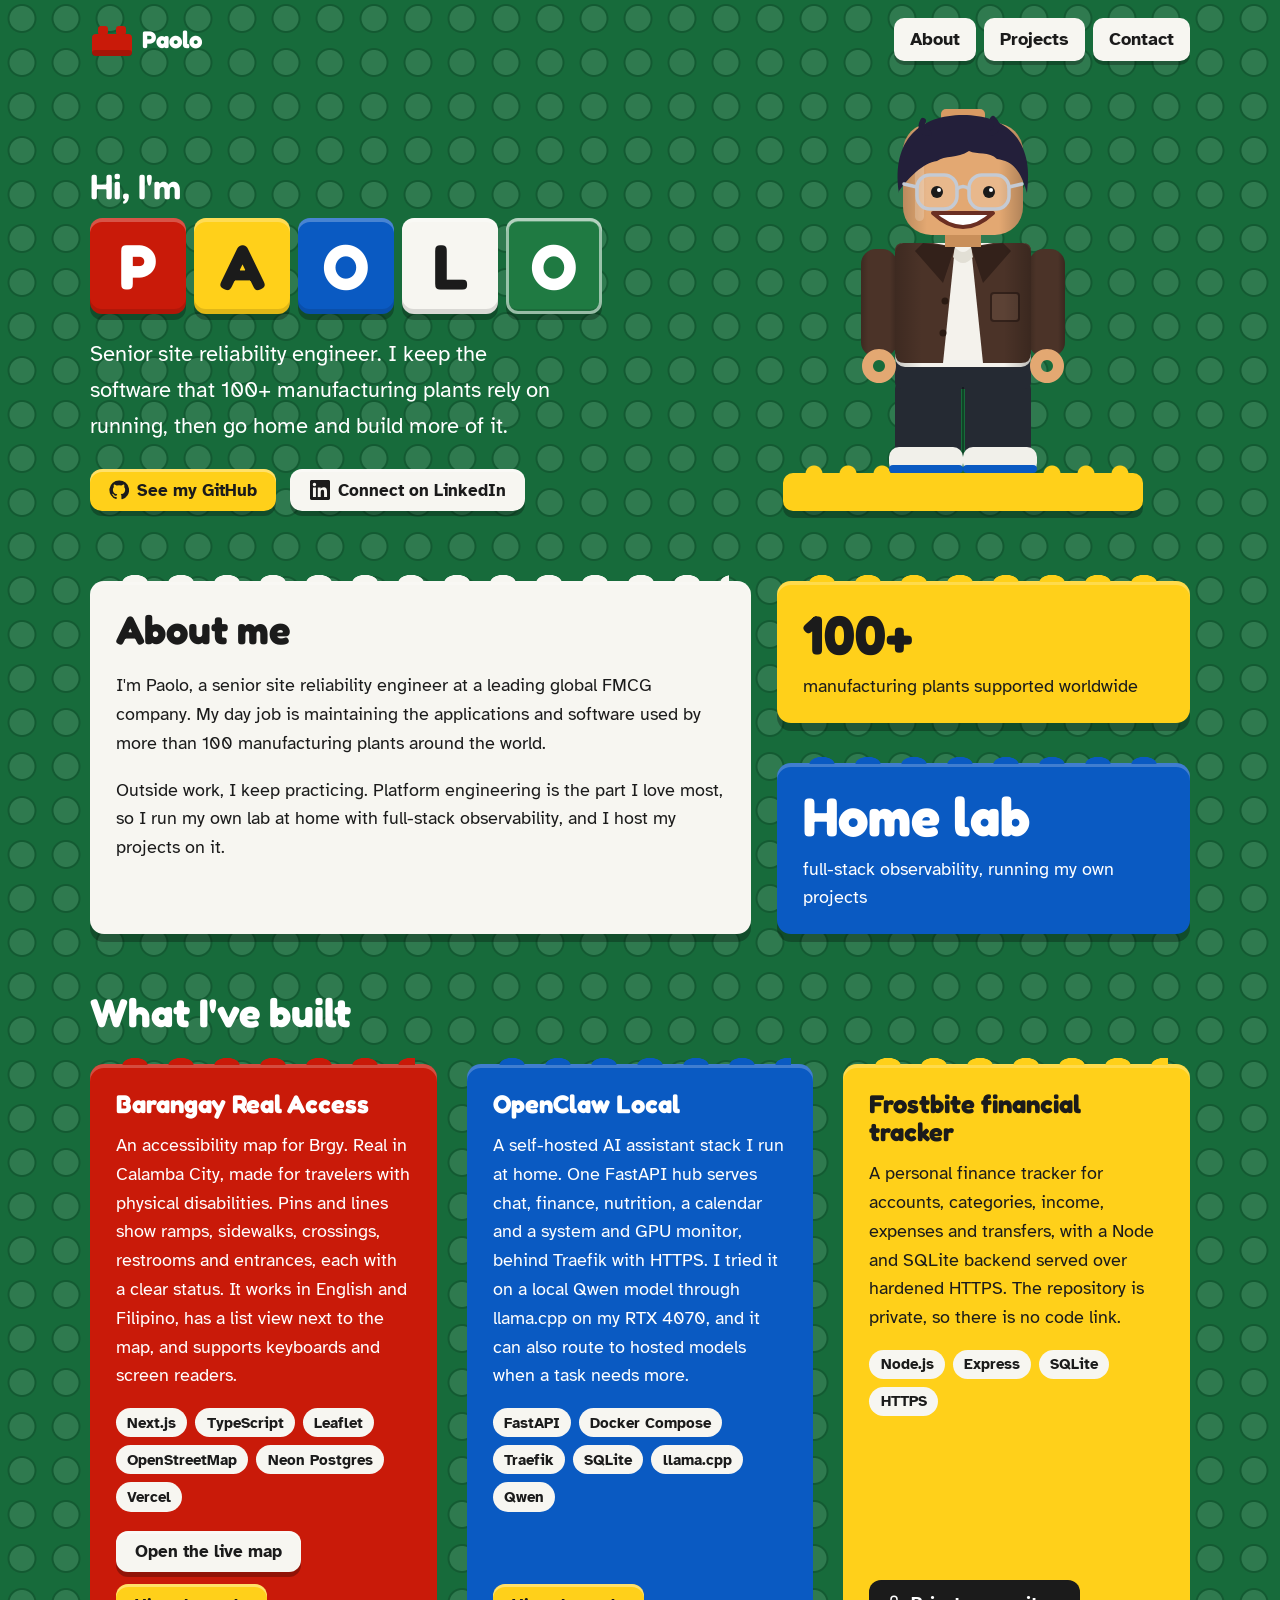
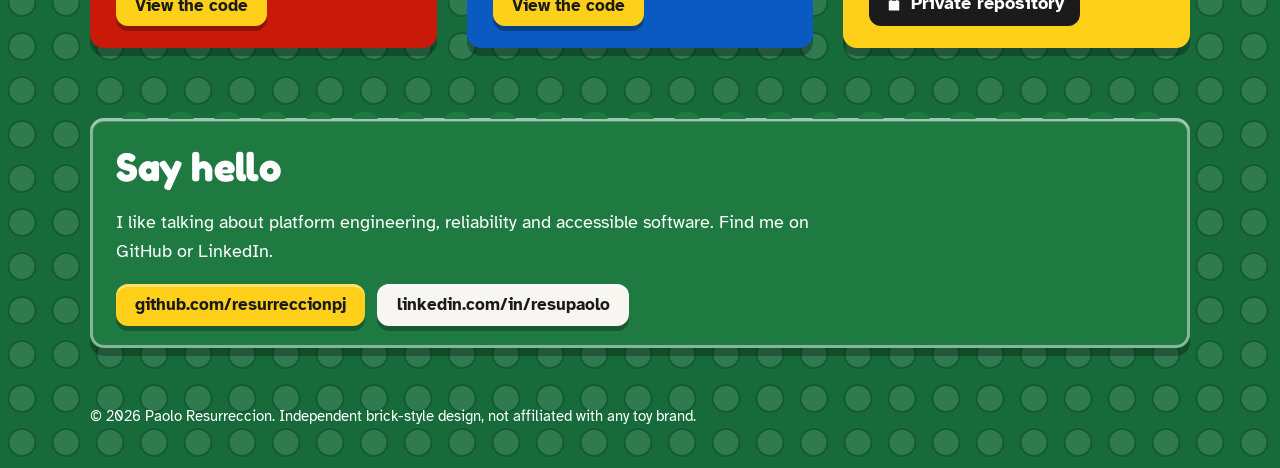
==== index.html @ 1d63821c "Initial portfolio site Co-Authored-By: Claude Sonnet 5.5 <noreply@anthropic.com>" ====
<!doctype html>
<html lang="en">
<head>
  <meta charset="utf-8">
  <meta name="viewport" content="width=device-width, initial-scale=1">
  <title>Paolo Resurreccion | Senior site reliability engineer</title>
  <meta name="description" content="Paolo Resurreccion is a senior site reliability engineer and platform engineering enthusiast. See his accessibility map, self-hosted AI stack and personal finance tracker.">
  <meta name="theme-color" content="#176b3b">
  <meta property="og:title" content="Paolo Resurreccion | Senior site reliability engineer">
  <meta property="og:description" content="Platform engineering, home lab projects and accessible software.">
  <meta property="og:type" content="website">
  <link rel="icon" href="assets/favicon.svg" type="image/svg+xml">
  <link rel="preconnect" href="https://fonts.googleapis.com">
  <link rel="preconnect" href="https://fonts.gstatic.com" crossorigin>
  <link rel="stylesheet" href="https://fonts.googleapis.com/css2?family=Atkinson+Hyperlegible:wght@400;700&family=Fredoka:wght@500;600;700&display=swap">
  <link rel="stylesheet" href="styles.css">
</head>
<body>
  <a class="skip" href="#main">Skip to content</a>

  <header class="top">
    <a class="mark" href="#top" aria-label="Paolo Resurreccion, home">
      <svg viewBox="0 0 44 36" width="44" height="36" aria-hidden="true" focusable="false">
        <rect x="2" y="12" width="40" height="22" rx="4" fill="#c91a09"/>
        <rect x="8" y="4" width="10" height="9" rx="3" fill="#c91a09"/>
        <rect x="26" y="4" width="10" height="9" rx="3" fill="#c91a09"/>
        <rect x="2" y="28" width="40" height="6" rx="3" fill="#000" opacity=".18"/>
      </svg>
      <span>Paolo</span>
    </a>
    <nav aria-label="Main">
      <ul>
        <li><a href="#about">About</a></li>
        <li><a href="#projects">Projects</a></li>
        <li><a href="#contact">Contact</a></li>
      </ul>
    </nav>
  </header>

  <main id="main">
    <section class="hero" id="top" aria-labelledby="hello">
      <div class="hero-text">
        <h1 id="hello">
          <span class="sr">Hi, I'm Paolo</span>
          <span class="hi" aria-hidden="true">Hi, I'm</span>
          <span class="tiles" aria-hidden="true">
            <span class="tile t-red">P</span><span class="tile t-yellow">A</span><span class="tile t-blue">O</span><span class="tile t-white">L</span><span class="tile t-green">O</span>
          </span>
        </h1>
        <p class="lead">Senior site reliability engineer. I keep the software that 100+ manufacturing plants rely on running, then go home and build more of it.</p>
        <p class="actions">
          <a class="btn btn-yellow" href="https://github.com/resurreccionpj" rel="me noopener">
            <svg viewBox="0 0 24 24" width="20" height="20" aria-hidden="true" focusable="false"><path fill="currentColor" d="M12 .5a11.5 11.5 0 0 0-3.64 22.41c.58.1.79-.25.79-.56v-2c-3.2.7-3.87-1.36-3.87-1.36-.52-1.33-1.28-1.69-1.28-1.69-1.04-.71.08-.7.08-.7 1.15.08 1.76 1.18 1.76 1.18 1.03 1.76 2.69 1.25 3.35.96.1-.75.4-1.25.73-1.54-2.55-.29-5.24-1.28-5.24-5.69 0-1.26.45-2.28 1.18-3.09-.12-.29-.51-1.46.11-3.05 0 0 .97-.31 3.17 1.18a11 11 0 0 1 5.77 0c2.2-1.49 3.17-1.18 3.17-1.18.62 1.59.23 2.76.11 3.05.74.81 1.18 1.83 1.18 3.09 0 4.42-2.69 5.39-5.25 5.68.41.36.78 1.06.78 2.14v3.17c0 .31.21.67.8.56A11.5 11.5 0 0 0 12 .5z"/></svg>
            See my GitHub
          </a>
          <a class="btn btn-white" href="https://www.linkedin.com/in/resupaolo/" rel="me noopener">
            <svg viewBox="0 0 24 24" width="20" height="20" aria-hidden="true" focusable="false"><path fill="currentColor" d="M20.45 20.45h-3.56v-5.57c0-1.33-.03-3.04-1.85-3.04-1.86 0-2.14 1.45-2.14 2.94v5.67H9.34V9h3.41v1.56h.05c.48-.9 1.64-1.85 3.37-1.85 3.6 0 4.27 2.37 4.27 5.46v6.28zM5.34 7.43a2.07 2.07 0 1 1 0-4.14 2.07 2.07 0 0 1 0 4.14zM7.12 20.45H3.56V9h3.56v11.45zM22.22 0H1.77C.79 0 0 .77 0 1.73v20.54C0 23.23.79 24 1.77 24h20.45c.98 0 1.78-.77 1.78-1.73V1.73C24 .77 23.2 0 22.22 0z"/></svg>
            Connect on LinkedIn
          </a>
        </p>
      </div>

      <figure class="figure">
        <img class="avatar" src="assets/avatar.svg" width="260" height="390" alt="Brick-style figure of Paolo: round glasses, dark tousled hair, a brown overshirt over a white tee, and a big smile.">
        <div class="slab" aria-hidden="true"></div>
      </figure>
    </section>

    <section class="about" id="about" aria-labelledby="about-h">
      <div class="brick brick-white wide">
        <h2 id="about-h">About me</h2>
        <p>I'm Paolo, a senior site reliability engineer at a leading global FMCG company. My day job is maintaining the applications and software used by more than 100 manufacturing plants around the world.</p>
        <p>Outside work, I keep practicing. Platform engineering is the part I love most, so I run my own lab at home with full-stack observability, and I host my projects on it.</p>
      </div>
      <div class="brick brick-yellow stat">
        <p class="big">100+</p>
        <p>manufacturing plants supported worldwide</p>
      </div>
      <div class="brick brick-blue stat">
        <p class="big">Home lab</p>
        <p>full-stack observability, running my own projects</p>
      </div>
    </section>

    <section class="projects" id="projects" aria-labelledby="projects-h">
      <h2 id="projects-h">What I've built</h2>
      <ul class="cards">
        <li class="brick brick-red">
          <h3>Barangay Real Access</h3>
          <p>An accessibility map for Brgy. Real in Calamba City, made for travelers with physical disabilities. Pins and lines show ramps, sidewalks, crossings, restrooms and entrances, each with a clear status. It works in English and Filipino, has a list view next to the map, and supports keyboards and screen readers.</p>
          <ul class="tags" aria-label="Built with">
            <li>Next.js</li><li>TypeScript</li><li>Leaflet</li><li>OpenStreetMap</li><li>Neon Postgres</li><li>Vercel</li>
          </ul>
          <p class="links">
            <a class="btn btn-white" href="https://barangay-real-access.vercel.app" rel="noopener">Open the live map</a>
            <a class="btn btn-yellow" href="https://github.com/resurreccionpj/digital-accesibility-map" rel="noopener">View the code</a>
          </p>
        </li>

        <li class="brick brick-blue">
          <h3>OpenClaw Local</h3>
          <p>A self-hosted AI assistant stack I run at home. One FastAPI hub serves chat, finance, nutrition, a calendar and a system and GPU monitor, behind Traefik with HTTPS. I tried it on a local Qwen model through llama.cpp on my RTX 4070, and it can also route to hosted models when a task needs more.</p>
          <ul class="tags" aria-label="Built with">
            <li>FastAPI</li><li>Docker Compose</li><li>Traefik</li><li>SQLite</li><li>llama.cpp</li><li>Qwen</li>
          </ul>
          <p class="links">
            <a class="btn btn-yellow" href="https://github.com/resurreccionpj/openclaw-local" rel="noopener">View the code</a>
          </p>
        </li>

        <li class="brick brick-yellow">
          <h3>Frostbite financial tracker</h3>
          <p>A personal finance tracker for accounts, categories, income, expenses and transfers, with a Node and SQLite backend served over hardened HTTPS. The repository is private, so there is no code link.</p>
          <ul class="tags" aria-label="Built with">
            <li>Node.js</li><li>Express</li><li>SQLite</li><li>HTTPS</li>
          </ul>
          <p class="links">
            <span class="badge">
              <svg viewBox="0 0 24 24" width="18" height="18" aria-hidden="true" focusable="false"><path fill="currentColor" d="M17 9V7a5 5 0 0 0-10 0v2H5v13h14V9h-2zm-8-2a3 3 0 0 1 6 0v2H9V7z"/></svg>
              Private repository
            </span>
          </p>
        </li>
      </ul>
    </section>

    <section class="contact" id="contact" aria-labelledby="contact-h">
      <div class="brick brick-green wide">
        <h2 id="contact-h">Say hello</h2>
        <p>I like talking about platform engineering, reliability and accessible software. Find me on GitHub or LinkedIn.</p>
        <p class="links">
          <a class="btn btn-yellow" href="https://github.com/resurreccionpj" rel="me noopener">github.com/resurreccionpj</a>
          <a class="btn btn-white" href="https://www.linkedin.com/in/resupaolo/" rel="me noopener">linkedin.com/in/resupaolo</a>
        </p>
      </div>
    </section>
  </main>

  <footer>
    <p>&copy; 2026 Paolo Resurreccion. Independent brick-style design, not affiliated with any toy brand.</p>
  </footer>
</body>
</html>
---- styles.css ----
:root {
  --plate: #176b3b;
  --plate-edge: #0f4d2a;
  --stud-hi: rgba(255, 255, 255, .10);
  --stud-lo: rgba(0, 0, 0, .16);
  --red: #c91a09;
  --yellow: #ffd01a;
  --blue: #0a5ac2;
  --green: #1f7a42;
  --white: #f7f6f1;
  --ink: #1b1b1b;
  --on-plate: #ffffff;
  --shade: rgba(0, 0, 0, .28);
  --font-display: "Fredoka", ui-rounded, "Arial Rounded MT Bold", system-ui, sans-serif;
  --font-body: "Atkinson Hyperlegible", system-ui, -apple-system, "Segoe UI", sans-serif;
}

@media (prefers-color-scheme: dark) {
  :root {
    --plate: #0d3b22;
    --plate-edge: #082a18;
    --stud-hi: rgba(255, 255, 255, .07);
    --stud-lo: rgba(0, 0, 0, .3);
    --white: #e9e8e2;
  }
}

* { box-sizing: border-box; }

html { scroll-behavior: smooth; }

body {
  margin: 0;
  color: var(--on-plate);
  font: 1.125rem/1.6 var(--font-body);
  background-color: var(--plate);
  background-image:
    radial-gradient(circle at 50% 42%, var(--stud-hi) 0 12px, var(--stud-lo) 13px 14px, transparent 15px);
  background-size: 44px 44px;
}

h1, h2, h3 {
  font-family: var(--font-display);
  line-height: 1.1;
  margin: 0 0 .5em;
}

h2 { font-size: clamp(1.8rem, 4vw, 2.5rem); }
h3 { font-size: 1.6rem; }

p { margin: 0 0 1em; max-width: 62ch; }
ul { margin: 0; padding: 0; list-style: none; }

a { color: inherit; }

:focus-visible {
  outline: 4px solid #fff;
  outline-offset: 3px;
  box-shadow: 0 0 0 7px var(--ink);
}

.sr {
  position: absolute;
  width: 1px; height: 1px;
  overflow: hidden;
  clip-path: inset(50%);
  white-space: nowrap;
}

.skip {
  position: absolute;
  left: 1rem; top: -4rem;
  padding: .6rem 1rem;
  background: var(--yellow);
  color: var(--ink);
  font-weight: 700;
  border-radius: 10px;
  z-index: 10;
}
.skip:focus { top: 1rem; }

/* layout */
.top, main, footer {
  width: min(1100px, 100% - 32px);
  margin-inline: auto;
}

.top {
  display: flex;
  align-items: center;
  justify-content: space-between;
  gap: 1rem;
  padding: 18px 0 0;
  flex-wrap: wrap;
}

.mark {
  display: inline-flex;
  align-items: center;
  gap: .5rem;
  text-decoration: none;
  font: 700 1.5rem var(--font-display);
}

.top ul { display: flex; gap: .5rem; flex-wrap: wrap; }

.top nav a {
  display: inline-block;
  padding: .45rem 1rem;
  border-radius: 10px;
  background: var(--white);
  color: var(--ink);
  font-weight: 700;
  text-decoration: none;
  box-shadow: 0 4px 0 var(--shade);
}
.top nav a:hover { background: var(--yellow); }

section { padding-block: 56px 0; }

/* hero */
.hero {
  display: grid;
  gap: 32px;
  align-items: end;
  padding-top: 36px;
}

.hi {
  display: block;
  font-size: clamp(1.6rem, 4vw, 2.2rem);
  font-weight: 600;
  margin-bottom: .35em;
}

.tiles { display: flex; gap: clamp(4px, 1vw, 8px); }

.tile {
  --s: clamp(54px, 12.5vw, 96px);
  position: relative;
  display: grid;
  place-items: center;
  width: var(--s); height: var(--s);
  border-radius: 12px;
  font: 700 calc(var(--s) * .66)/1 var(--font-display);
  box-shadow: 0 6px 0 var(--shade), inset 0 -5px 0 rgba(0, 0, 0, .12), inset 0 4px 0 rgba(255, 255, 255, .25);
}
.t-red    { background: var(--red);    color: #fff; }
.t-yellow { background: var(--yellow); color: var(--ink); }
.t-blue   { background: var(--blue);   color: #fff; }
.t-white  { background: var(--white);  color: var(--ink); }
.t-green  { background: var(--green);  color: #fff; outline: 3px solid rgba(255, 255, 255, .55); outline-offset: -3px; }

.lead {
  font-size: clamp(1.15rem, 2.4vw, 1.4rem);
  margin-top: 1.4rem;
  max-width: 34ch;
}

.actions { display: flex; flex-wrap: wrap; gap: 14px; max-width: none; margin: 1.6rem 0 0; }

.figure { margin: 0; justify-self: center; text-align: center; }

.avatar {
  display: block;
  width: min(260px, 62vw);
  height: auto;
  margin-inline: auto;
  position: relative;
  z-index: 1;
  animation: drop .7s cubic-bezier(.3, 1.5, .5, 1) both;
}

.slab {
  position: relative;
  width: min(360px, 88vw);
  height: 38px;
  margin: -14px auto 0;
  border-radius: 10px;
  background: var(--yellow);
  box-shadow: 0 7px 0 var(--shade);
}
.slab::before {
  content: "";
  position: absolute;
  inset: -9px 14px auto;
  height: 10px;
  background: radial-gradient(circle at 50% 100%, var(--yellow) 0 8px, transparent 9px) 0 0 / 34px 10px repeat-x;
}

@keyframes drop {
  from { transform: translateY(-70px); opacity: 0; }
  to   { transform: none; opacity: 1; }
}

/* bricks */
.brick {
  position: relative;
  padding: 26px 26px 22px;
  border-radius: 14px;
  box-shadow: 0 8px 0 var(--shade), inset 0 4px 0 rgba(255, 255, 255, .22);
  margin-top: 14px;
}
.brick::before {
  content: "";
  position: absolute;
  left: 22px; right: 22px; top: -12px;
  height: 13px;
  background:
    radial-gradient(ellipse at 50% 100%, var(--stud) 0 12px, transparent 13px) 0 0 / 46px 13px repeat-x;
}
.brick-red    { --stud: var(--red);    background: var(--red);    color: #fff; }
.brick-yellow { --stud: var(--yellow); background: var(--yellow); color: var(--ink); }
.brick-blue   { --stud: var(--blue);   background: var(--blue);   color: #fff; }
.brick-green  { --stud: var(--green);  background: var(--green);  color: #fff; outline: 3px solid rgba(255, 255, 255, .45); outline-offset: -3px; }
.brick-white  { --stud: var(--white);  background: var(--white);  color: var(--ink); }

.brick > :last-child { margin-bottom: 0; }

/* about */
.about { display: grid; gap: 26px; }

.stat .big {
  font: 700 clamp(2.4rem, 6vw, 3.4rem)/1 var(--font-display);
  margin-bottom: .2em;
}

/* projects */
.projects h2 { margin-bottom: 1rem; }
.cards { display: grid; gap: 30px; }
.cards .brick { display: flex; flex-direction: column; }
.cards p { max-width: none; }

.tags { display: flex; flex-wrap: wrap; gap: 8px; margin: 0 0 1.2rem; }
.tags li {
  padding: .15rem .7rem;
  border-radius: 999px;
  background: var(--white);
  color: var(--ink);
  font-size: .95rem;
  font-weight: 700;
}

.links { display: flex; flex-wrap: wrap; gap: 12px; margin: auto 0 0; max-width: none; }
.brick > .links:not(:last-child) { margin-bottom: 0; }

.btn {
  display: inline-flex;
  align-items: center;
  gap: .5rem;
  padding: .65rem 1.2rem;
  border-radius: 12px;
  font: 700 1.05rem var(--font-body);
  text-decoration: none;
  color: var(--ink);
  box-shadow: 0 5px 0 var(--shade), inset 0 3px 0 rgba(255, 255, 255, .35);
  transition: transform .08s, box-shadow .08s;
}
.btn-yellow { background: var(--yellow); }
.btn-white  { background: var(--white); }
.btn:hover  { filter: brightness(1.05); }
.btn:active { transform: translateY(4px); box-shadow: 0 1px 0 var(--shade), inset 0 3px 0 rgba(255, 255, 255, .35); }

.badge {
  display: inline-flex;
  align-items: center;
  gap: .5rem;
  padding: .55rem 1rem;
  border-radius: 12px;
  background: var(--ink);
  color: #fff;
  font-weight: 700;
}

.contact { padding-bottom: 56px; }

footer {
  padding: 0 0 40px;
  font-size: .95rem;
}
footer p { margin: 0; }

/* two columns and up */
@media (min-width: 760px) {
  .hero { grid-template-columns: 1.15fr .85fr; }
  .about { grid-template-columns: 1.6fr 1fr; }
  .about .wide { grid-row: span 2; }
  .cards { grid-template-columns: repeat(2, 1fr); }
  .cards li:first-child { grid-column: 1 / -1; }
}

@media (min-width: 1000px) {
  .cards { grid-template-columns: repeat(3, 1fr); }
  .cards li:first-child { grid-column: auto; }
}

@media (prefers-reduced-motion: reduce) {
  html { scroll-behavior: auto; }
  .avatar { animation: none; }
  .btn { transition: none; }
}
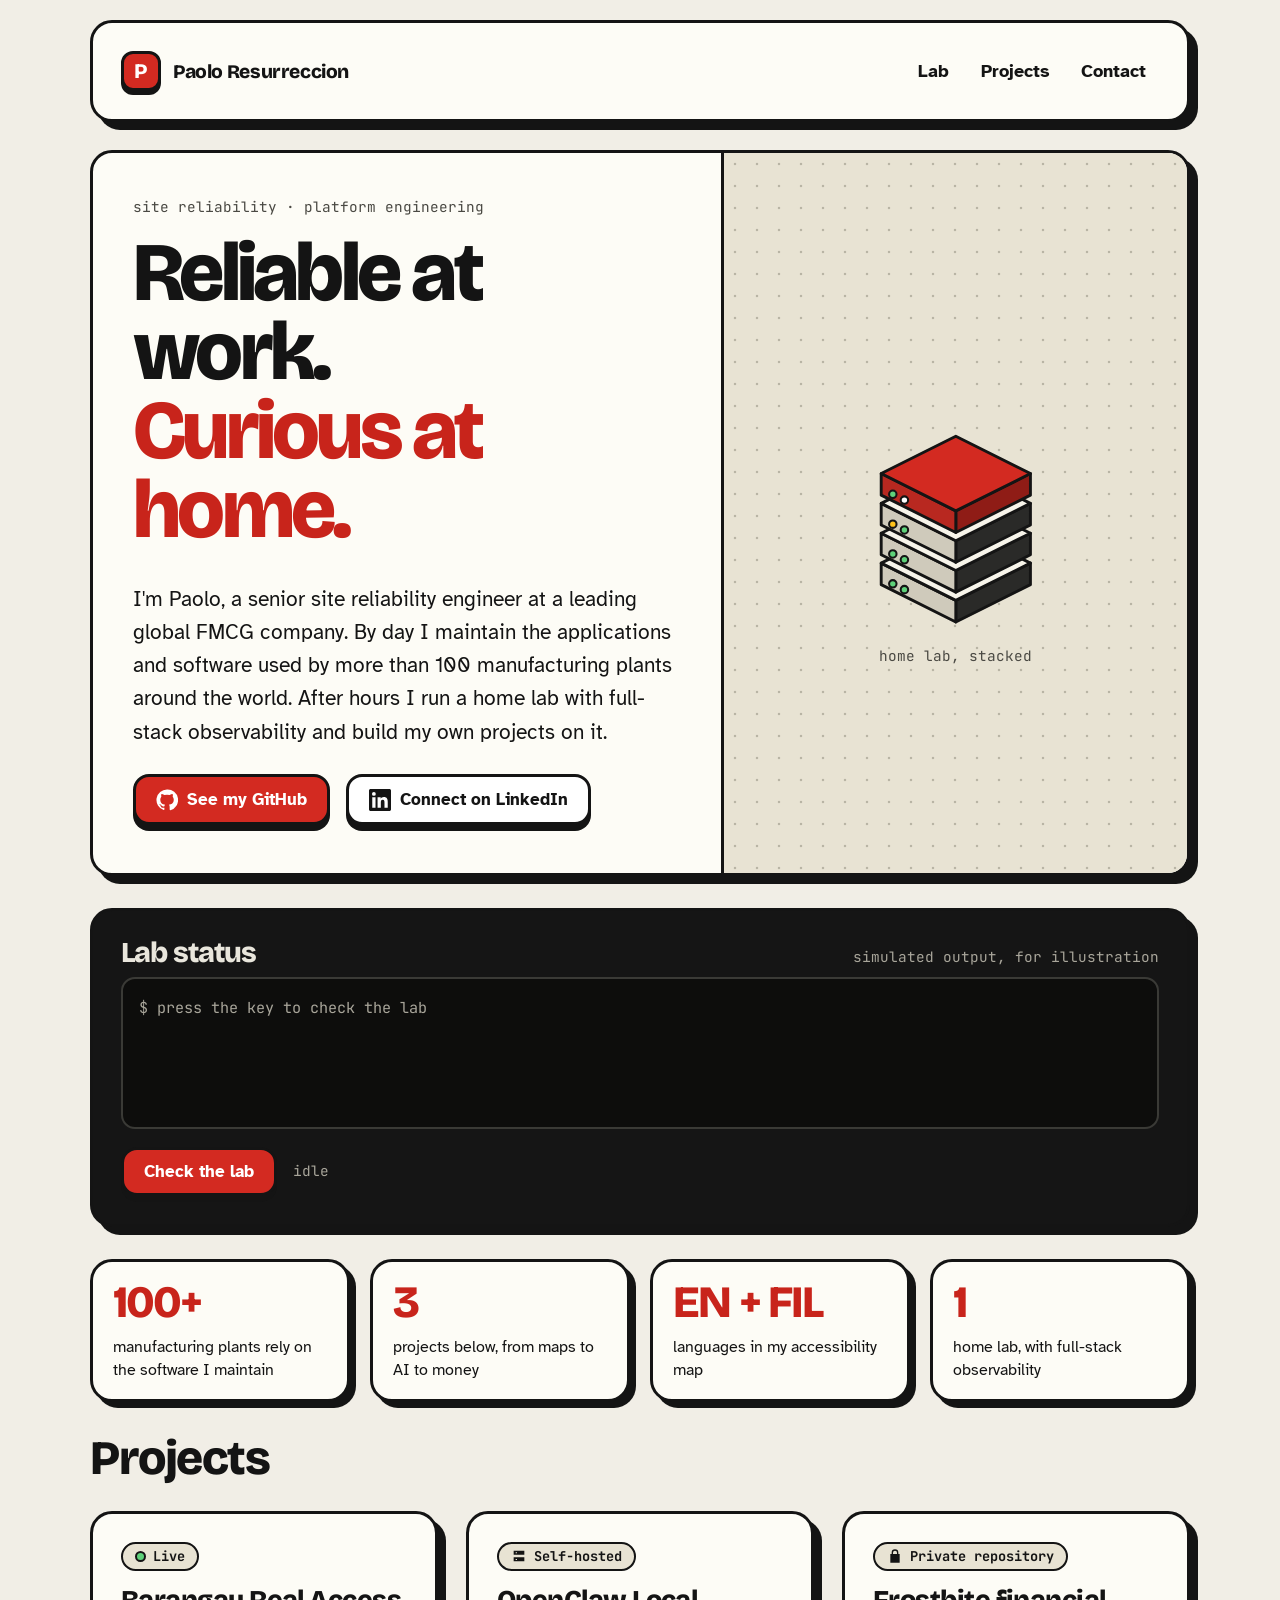
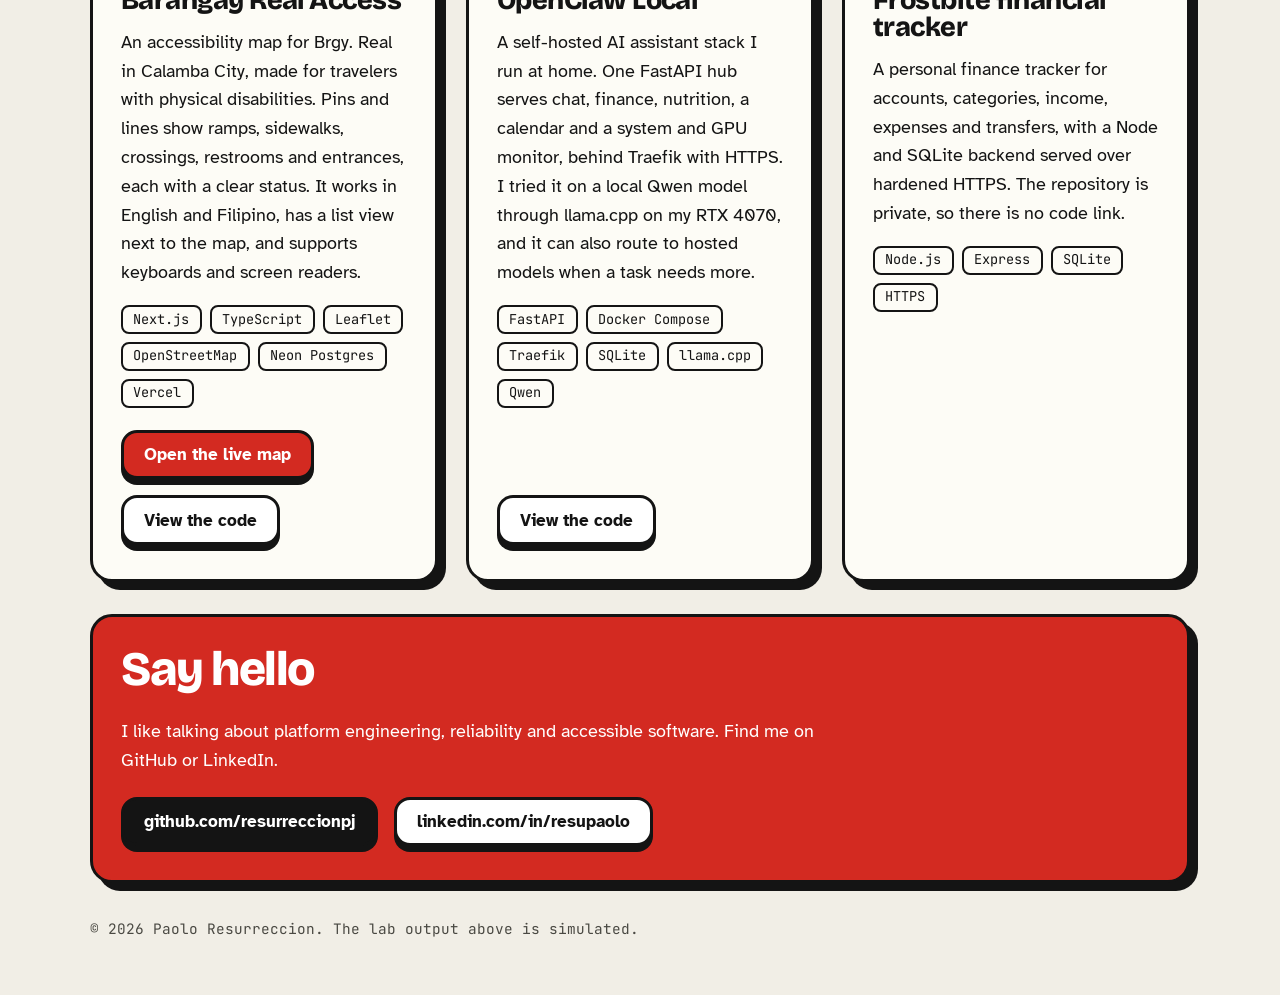
==== commit a144d5be: "Redesign: tactile key-and-card style, remove avatar, add lab status panel Co-Authored-By: Claude Son" ====
--- a/index.html
+++ b/index.html
@@ -5,32 +5,28 @@
   <meta name="viewport" content="width=device-width, initial-scale=1">
   <title>Paolo Resurreccion | Senior site reliability engineer</title>
   <meta name="description" content="Paolo Resurreccion is a senior site reliability engineer and platform engineering enthusiast. See his accessibility map, self-hosted AI stack and personal finance tracker.">
-  <meta name="theme-color" content="#176b3b">
+  <meta name="theme-color" content="#f1eee6">
   <meta property="og:title" content="Paolo Resurreccion | Senior site reliability engineer">
   <meta property="og:description" content="Platform engineering, home lab projects and accessible software.">
   <meta property="og:type" content="website">
   <link rel="icon" href="assets/favicon.svg" type="image/svg+xml">
   <link rel="preconnect" href="https://fonts.googleapis.com">
   <link rel="preconnect" href="https://fonts.gstatic.com" crossorigin>
-  <link rel="stylesheet" href="https://fonts.googleapis.com/css2?family=Atkinson+Hyperlegible:wght@400;700&family=Fredoka:wght@500;600;700&display=swap">
+  <link rel="stylesheet" href="https://fonts.googleapis.com/css2?family=Atkinson+Hyperlegible:wght@400;700&family=Bricolage+Grotesque:opsz,wght@12..96,700;12..96,800&family=JetBrains+Mono:wght@400;700&display=swap">
   <link rel="stylesheet" href="styles.css">
+  <script src="main.js" defer></script>
 </head>
 <body>
   <a class="skip" href="#main">Skip to content</a>
 
-  <header class="top">
-    <a class="mark" href="#top" aria-label="Paolo Resurreccion, home">
-      <svg viewBox="0 0 44 36" width="44" height="36" aria-hidden="true" focusable="false">
-        <rect x="2" y="12" width="40" height="22" rx="4" fill="#c91a09"/>
-        <rect x="8" y="4" width="10" height="9" rx="3" fill="#c91a09"/>
-        <rect x="26" y="4" width="10" height="9" rx="3" fill="#c91a09"/>
-        <rect x="2" y="28" width="40" height="6" rx="3" fill="#000" opacity=".18"/>
-      </svg>
-      <span>Paolo</span>
+  <header class="card bar" id="top">
+    <a class="logo" href="#top" aria-label="Paolo Resurreccion, home">
+      <span class="logo-key" aria-hidden="true">P</span>
+      <span>Paolo Resurreccion</span>
     </a>
     <nav aria-label="Main">
       <ul>
-        <li><a href="#about">About</a></li>
+        <li><a href="#lab">Lab</a></li>
         <li><a href="#projects">Projects</a></li>
         <li><a href="#contact">Contact</a></li>
       </ul>
@@ -38,106 +34,124 @@
   </header>
 
   <main id="main">
-    <section class="hero" id="top" aria-labelledby="hello">
+    <section class="card hero" aria-labelledby="hello">
       <div class="hero-text">
-        <h1 id="hello">
-          <span class="sr">Hi, I'm Paolo</span>
-          <span class="hi" aria-hidden="true">Hi, I'm</span>
-          <span class="tiles" aria-hidden="true">
-            <span class="tile t-red">P</span><span class="tile t-yellow">A</span><span class="tile t-blue">O</span><span class="tile t-white">L</span><span class="tile t-green">O</span>
-          </span>
-        </h1>
-        <p class="lead">Senior site reliability engineer. I keep the software that 100+ manufacturing plants rely on running, then go home and build more of it.</p>
+        <p class="mono">site reliability · platform engineering</p>
+        <h1 id="hello">Reliable at work.<br><em>Curious at home.</em></h1>
+        <p class="lead">I'm Paolo, a senior site reliability engineer at a leading global FMCG company. By day I maintain the applications and software used by more than 100 manufacturing plants around the world. After hours I run a home lab with full-stack observability and build my own projects on it.</p>
         <p class="actions">
-          <a class="btn btn-yellow" href="https://github.com/resurreccionpj" rel="me noopener">
-            <svg viewBox="0 0 24 24" width="20" height="20" aria-hidden="true" focusable="false"><path fill="currentColor" d="M12 .5a11.5 11.5 0 0 0-3.64 22.41c.58.1.79-.25.79-.56v-2c-3.2.7-3.87-1.36-3.87-1.36-.52-1.33-1.28-1.69-1.28-1.69-1.04-.71.08-.7.08-.7 1.15.08 1.76 1.18 1.76 1.18 1.03 1.76 2.69 1.25 3.35.96.1-.75.4-1.25.73-1.54-2.55-.29-5.24-1.28-5.24-5.69 0-1.26.45-2.28 1.18-3.09-.12-.29-.51-1.46.11-3.05 0 0 .97-.31 3.17 1.18a11 11 0 0 1 5.77 0c2.2-1.49 3.17-1.18 3.17-1.18.62 1.59.23 2.76.11 3.05.74.81 1.18 1.83 1.18 3.09 0 4.42-2.69 5.39-5.25 5.68.41.36.78 1.06.78 2.14v3.17c0 .31.21.67.8.56A11.5 11.5 0 0 0 12 .5z"/></svg>
+          <a class="key key-red" href="https://github.com/resurreccionpj" rel="me noopener">
+            <svg viewBox="0 0 24 24" width="22" height="22" aria-hidden="true" focusable="false"><path fill="currentColor" d="M12 .5a11.5 11.5 0 0 0-3.64 22.41c.58.1.79-.25.79-.56v-2c-3.2.7-3.87-1.36-3.87-1.36-.52-1.33-1.28-1.69-1.28-1.69-1.04-.71.08-.7.08-.7 1.15.08 1.76 1.18 1.76 1.18 1.03 1.76 2.69 1.25 3.35.96.1-.75.4-1.25.73-1.54-2.55-.29-5.24-1.28-5.24-5.69 0-1.26.45-2.28 1.18-3.09-.12-.29-.51-1.46.11-3.05 0 0 .97-.31 3.17 1.18a11 11 0 0 1 5.77 0c2.2-1.49 3.17-1.18 3.17-1.18.62 1.59.23 2.76.11 3.05.74.81 1.18 1.83 1.18 3.09 0 4.42-2.69 5.39-5.25 5.68.41.36.78 1.06.78 2.14v3.17c0 .31.21.67.8.56A11.5 11.5 0 0 0 12 .5z"/></svg>
             See my GitHub
           </a>
-          <a class="btn btn-white" href="https://www.linkedin.com/in/resupaolo/" rel="me noopener">
-            <svg viewBox="0 0 24 24" width="20" height="20" aria-hidden="true" focusable="false"><path fill="currentColor" d="M20.45 20.45h-3.56v-5.57c0-1.33-.03-3.04-1.85-3.04-1.86 0-2.14 1.45-2.14 2.94v5.67H9.34V9h3.41v1.56h.05c.48-.9 1.64-1.85 3.37-1.85 3.6 0 4.27 2.37 4.27 5.46v6.28zM5.34 7.43a2.07 2.07 0 1 1 0-4.14 2.07 2.07 0 0 1 0 4.14zM7.12 20.45H3.56V9h3.56v11.45zM22.22 0H1.77C.79 0 0 .77 0 1.73v20.54C0 23.23.79 24 1.77 24h20.45c.98 0 1.78-.77 1.78-1.73V1.73C24 .77 23.2 0 22.22 0z"/></svg>
+          <a class="key key-white" href="https://www.linkedin.com/in/resupaolo/" rel="me noopener">
+            <svg viewBox="0 0 24 24" width="22" height="22" aria-hidden="true" focusable="false"><path fill="currentColor" d="M20.45 20.45h-3.56v-5.57c0-1.33-.03-3.04-1.85-3.04-1.86 0-2.14 1.45-2.14 2.94v5.67H9.34V9h3.41v1.56h.05c.48-.9 1.64-1.85 3.37-1.85 3.6 0 4.27 2.37 4.27 5.46v6.28zM5.34 7.43a2.07 2.07 0 1 1 0-4.14 2.07 2.07 0 0 1 0 4.14zM7.12 20.45H3.56V9h3.56v11.45zM22.22 0H1.77C.79 0 0 .77 0 1.73v20.54C0 23.23.79 24 1.77 24h20.45c.98 0 1.78-.77 1.78-1.73V1.73C24 .77 23.2 0 22.22 0z"/></svg>
             Connect on LinkedIn
           </a>
         </p>
       </div>
 
-      <figure class="figure">
-        <img class="avatar" src="assets/avatar.svg" width="260" height="390" alt="Brick-style figure of Paolo: round glasses, dark tousled hair, a brown overshirt over a white tee, and a big smile.">
-        <div class="slab" aria-hidden="true"></div>
-      </figure>
-    </section>
-
-    <section class="about" id="about" aria-labelledby="about-h">
-      <div class="brick brick-white wide">
-        <h2 id="about-h">About me</h2>
-        <p>I'm Paolo, a senior site reliability engineer at a leading global FMCG company. My day job is maintaining the applications and software used by more than 100 manufacturing plants around the world.</p>
-        <p>Outside work, I keep practicing. Platform engineering is the part I love most, so I run my own lab at home with full-stack observability, and I host my projects on it.</p>
-      </div>
-      <div class="brick brick-yellow stat">
-        <p class="big">100+</p>
-        <p>manufacturing plants supported worldwide</p>
-      </div>
-      <div class="brick brick-blue stat">
-        <p class="big">Home lab</p>
-        <p>full-stack observability, running my own projects</p>
+      <div class="hero-art" aria-hidden="true">
+        <svg viewBox="0 0 400 330" focusable="false">
+          <g stroke="#141414" stroke-width="3.5" stroke-linejoin="round">
+            <!-- bottom slab -->
+            <path d="M200 290l90-45v26l-90 45z" fill="#2a2a28"/>
+            <path d="M110 245l90 45v26l-90-45z" fill="#cfcabb"/>
+            <path d="M200 200l90 45-90 45-90-45z" fill="#f7f4ea"/>
+            <!-- second slab -->
+            <path d="M200 254l90-45v26l-90 45z" fill="#2a2a28"/>
+            <path d="M110 209l90 45v26l-90-45z" fill="#cfcabb"/>
+            <path d="M200 164l90 45-90 45-90-45z" fill="#f7f4ea"/>
+            <!-- third slab -->
+            <path d="M200 218l90-45v26l-90 45z" fill="#2a2a28"/>
+            <path d="M110 173l90 45v26l-90-45z" fill="#cfcabb"/>
+            <path d="M200 128l90 45-90 45-90-45z" fill="#f7f4ea"/>
+            <!-- top slab -->
+            <path d="M200 182l90-45v26l-90 45z" fill="#8f1c16"/>
+            <path d="M110 137l90 45v26l-90-45z" fill="#b82820"/>
+            <path d="M200 92l90 45-90 45-90-45z" fill="#d32a21"/>
+          </g>
+          <g stroke="#141414" stroke-width="2.5">
+            <circle cx="124" cy="270" r="4.5" fill="#5ed17a"/><circle cx="138" cy="277" r="4.5" fill="#5ed17a"/>
+            <circle cx="124" cy="234" r="4.5" fill="#5ed17a"/><circle cx="138" cy="241" r="4.5" fill="#5ed17a"/>
+            <circle cx="124" cy="198" r="4.5" fill="#ffc21a"/><circle cx="138" cy="205" r="4.5" fill="#5ed17a"/>
+            <circle cx="124" cy="162" r="4.5" fill="#5ed17a"/><circle cx="138" cy="169" r="4.5" fill="#fff"/>
+          </g>
+        </svg>
+        <p class="mono cap">home lab, stacked</p>
       </div>
     </section>
 
+    <section class="card term" id="lab" aria-labelledby="lab-h">
+      <div class="term-head">
+        <h2 id="lab-h">Lab status</h2>
+        <p class="mono dim">simulated output, for illustration</p>
+      </div>
+      <pre id="log" role="log" aria-live="polite" aria-label="Lab status output"><span class="dim">$ press the key to check the lab</span></pre>
+      <p class="term-foot">
+        <button class="key key-red" id="run" type="button">Check the lab</button>
+        <span class="mono dim" id="state">idle</span>
+      </p>
+    </section>
+
+    <section class="stats" aria-label="At a glance">
+      <div class="card stat"><p class="big">100+</p><p>manufacturing plants rely on the software I maintain</p></div>
+      <div class="card stat"><p class="big">3</p><p>projects below, from maps to AI to money</p></div>
+      <div class="card stat"><p class="big">EN + FIL</p><p>languages in my accessibility map</p></div>
+      <div class="card stat"><p class="big">1</p><p>home lab, with full-stack observability</p></div>
+    </section>
+
     <section class="projects" id="projects" aria-labelledby="projects-h">
-      <h2 id="projects-h">What I've built</h2>
+      <h2 id="projects-h">Projects</h2>
       <ul class="cards">
-        <li class="brick brick-red">
+        <li class="card proj">
+          <p class="chip chip-live"><span class="dot" aria-hidden="true"></span>Live</p>
           <h3>Barangay Real Access</h3>
           <p>An accessibility map for Brgy. Real in Calamba City, made for travelers with physical disabilities. Pins and lines show ramps, sidewalks, crossings, restrooms and entrances, each with a clear status. It works in English and Filipino, has a list view next to the map, and supports keyboards and screen readers.</p>
           <ul class="tags" aria-label="Built with">
             <li>Next.js</li><li>TypeScript</li><li>Leaflet</li><li>OpenStreetMap</li><li>Neon Postgres</li><li>Vercel</li>
           </ul>
           <p class="links">
-            <a class="btn btn-white" href="https://barangay-real-access.vercel.app" rel="noopener">Open the live map</a>
-            <a class="btn btn-yellow" href="https://github.com/resurreccionpj/digital-accesibility-map" rel="noopener">View the code</a>
+            <a class="key key-red" href="https://barangay-real-access.vercel.app" rel="noopener">Open the live map</a>
+            <a class="key key-white" href="https://github.com/resurreccionpj/digital-accesibility-map" rel="noopener">View the code</a>
           </p>
         </li>
 
-        <li class="brick brick-blue">
+        <li class="card proj">
+          <p class="chip"><svg viewBox="0 0 24 24" width="16" height="16" aria-hidden="true" focusable="false"><path fill="currentColor" d="M4 4h16v6H4zm0 10h16v6H4zM7 6.5v1.5h2V6.5zm0 10v1.5h2v-1.5z"/></svg>Self-hosted</p>
           <h3>OpenClaw Local</h3>
           <p>A self-hosted AI assistant stack I run at home. One FastAPI hub serves chat, finance, nutrition, a calendar and a system and GPU monitor, behind Traefik with HTTPS. I tried it on a local Qwen model through llama.cpp on my RTX 4070, and it can also route to hosted models when a task needs more.</p>
           <ul class="tags" aria-label="Built with">
             <li>FastAPI</li><li>Docker Compose</li><li>Traefik</li><li>SQLite</li><li>llama.cpp</li><li>Qwen</li>
           </ul>
           <p class="links">
-            <a class="btn btn-yellow" href="https://github.com/resurreccionpj/openclaw-local" rel="noopener">View the code</a>
+            <a class="key key-white" href="https://github.com/resurreccionpj/openclaw-local" rel="noopener">View the code</a>
           </p>
         </li>
 
-        <li class="brick brick-yellow">
+        <li class="card proj">
+          <p class="chip"><svg viewBox="0 0 24 24" width="16" height="16" aria-hidden="true" focusable="false"><path fill="currentColor" d="M17 9V7a5 5 0 0 0-10 0v2H5v13h14V9h-2zm-8-2a3 3 0 0 1 6 0v2H9V7z"/></svg>Private repository</p>
           <h3>Frostbite financial tracker</h3>
           <p>A personal finance tracker for accounts, categories, income, expenses and transfers, with a Node and SQLite backend served over hardened HTTPS. The repository is private, so there is no code link.</p>
           <ul class="tags" aria-label="Built with">
             <li>Node.js</li><li>Express</li><li>SQLite</li><li>HTTPS</li>
           </ul>
-          <p class="links">
-            <span class="badge">
-              <svg viewBox="0 0 24 24" width="18" height="18" aria-hidden="true" focusable="false"><path fill="currentColor" d="M17 9V7a5 5 0 0 0-10 0v2H5v13h14V9h-2zm-8-2a3 3 0 0 1 6 0v2H9V7z"/></svg>
-              Private repository
-            </span>
-          </p>
         </li>
       </ul>
     </section>
 
-    <section class="contact" id="contact" aria-labelledby="contact-h">
-      <div class="brick brick-green wide">
-        <h2 id="contact-h">Say hello</h2>
-        <p>I like talking about platform engineering, reliability and accessible software. Find me on GitHub or LinkedIn.</p>
-        <p class="links">
-          <a class="btn btn-yellow" href="https://github.com/resurreccionpj" rel="me noopener">github.com/resurreccionpj</a>
-          <a class="btn btn-white" href="https://www.linkedin.com/in/resupaolo/" rel="me noopener">linkedin.com/in/resupaolo</a>
-        </p>
-      </div>
+    <section class="card contact" id="contact" aria-labelledby="contact-h">
+      <h2 id="contact-h">Say hello</h2>
+      <p>I like talking about platform engineering, reliability and accessible software. Find me on GitHub or LinkedIn.</p>
+      <p class="links">
+        <a class="key key-red" href="https://github.com/resurreccionpj" rel="me noopener">github.com/resurreccionpj</a>
+        <a class="key key-white" href="https://www.linkedin.com/in/resupaolo/" rel="me noopener">linkedin.com/in/resupaolo</a>
+      </p>
     </section>
   </main>
 
   <footer>
-    <p>&copy; 2026 Paolo Resurreccion. Independent brick-style design, not affiliated with any toy brand.</p>
+    <p class="mono">&copy; 2026 Paolo Resurreccion. The lab output above is simulated.</p>
   </footer>
 </body>
 </html>
--- a/styles.css
+++ b/styles.css
@@ -1,27 +1,34 @@
 :root {
-  --plate: #176b3b;
-  --plate-edge: #0f4d2a;
-  --stud-hi: rgba(255, 255, 255, .10);
-  --stud-lo: rgba(0, 0, 0, .16);
-  --red: #c91a09;
-  --yellow: #ffd01a;
-  --blue: #0a5ac2;
-  --green: #1f7a42;
-  --white: #f7f6f1;
-  --ink: #1b1b1b;
-  --on-plate: #ffffff;
-  --shade: rgba(0, 0, 0, .28);
-  --font-display: "Fredoka", ui-rounded, "Arial Rounded MT Bold", system-ui, sans-serif;
+  --page: #f1eee6;
+  --card: #fdfcf6;
+  --sand: #e8e3d3;
+  --line: #141414;
+  --text: #141414;
+  --muted: #4a4943;
+  --accent: #c8241b;
+  --red: #d32a21;
+  --white-key: #ffffff;
+  --focus: #1e63e9;
+  --term: #151515;
+  --term-text: #e9e6dc;
+  --term-dim: #a8a59a;
+  --green: #5ed17a;
+  --font-display: "Bricolage Grotesque", "Arial Black", system-ui, sans-serif;
   --font-body: "Atkinson Hyperlegible", system-ui, -apple-system, "Segoe UI", sans-serif;
+  --font-mono: "JetBrains Mono", ui-monospace, "Cascadia Code", Consolas, monospace;
 }
 
 @media (prefers-color-scheme: dark) {
   :root {
-    --plate: #0d3b22;
-    --plate-edge: #082a18;
-    --stud-hi: rgba(255, 255, 255, .07);
-    --stud-lo: rgba(0, 0, 0, .3);
-    --white: #e9e8e2;
+    --page: #10100f;
+    --card: #1b1b19;
+    --sand: #2a2a25;
+    --line: #f3f0e6;
+    --text: #f3f0e6;
+    --muted: #b9b6aa;
+    --accent: #ff6a5f;
+    --white-key: #f3f0e6;
+    --focus: #7db0ff;
   }
 }
 
@@ -31,271 +38,269 @@
 
 body {
   margin: 0;
-  color: var(--on-plate);
+  background: var(--page);
+  color: var(--text);
   font: 1.125rem/1.6 var(--font-body);
-  background-color: var(--plate);
-  background-image:
-    radial-gradient(circle at 50% 42%, var(--stud-hi) 0 12px, var(--stud-lo) 13px 14px, transparent 15px);
-  background-size: 44px 44px;
 }
 
 h1, h2, h3 {
   font-family: var(--font-display);
-  line-height: 1.1;
+  font-weight: 800;
+  letter-spacing: -.03em;
+  line-height: 1;
   margin: 0 0 .5em;
 }
 
-h2 { font-size: clamp(1.8rem, 4vw, 2.5rem); }
-h3 { font-size: 1.6rem; }
+h2 { font-size: clamp(2rem, 5vw, 3rem); }
+h3 { font-size: 1.7rem; letter-spacing: -.02em; }
 
 p { margin: 0 0 1em; max-width: 62ch; }
 ul { margin: 0; padding: 0; list-style: none; }
-
 a { color: inherit; }
 
 :focus-visible {
-  outline: 4px solid #fff;
+  outline: 4px solid var(--focus);
   outline-offset: 3px;
-  box-shadow: 0 0 0 7px var(--ink);
-}
-
-.sr {
-  position: absolute;
-  width: 1px; height: 1px;
-  overflow: hidden;
-  clip-path: inset(50%);
-  white-space: nowrap;
+}
+
+.mono {
+  font: 400 .9rem/1.4 var(--font-mono);
+  color: var(--muted);
+  margin: 0 0 1rem;
 }
 
 .skip {
   position: absolute;
-  left: 1rem; top: -4rem;
+  left: 16px; top: -4rem;
   padding: .6rem 1rem;
-  background: var(--yellow);
-  color: var(--ink);
+  background: var(--card);
+  border: 3px solid var(--line);
+  border-radius: 12px;
   font-weight: 700;
-  border-radius: 10px;
   z-index: 10;
 }
-.skip:focus { top: 1rem; }
-
-/* layout */
-.top, main, footer {
+.skip:focus { top: 16px; }
+
+/* page frame */
+.bar, main, footer {
   width: min(1100px, 100% - 32px);
   margin-inline: auto;
 }
 
-.top {
+main {
+  display: grid;
+  gap: 32px;
+  margin-top: 28px;
+  padding-bottom: 8px;
+}
+
+.card {
+  background: var(--card);
+  border: 3px solid var(--line);
+  border-radius: 22px;
+  box-shadow: 6px 6px 0 var(--line);
+  padding: 24px;
+}
+
+/* header */
+.bar {
+  margin-top: 20px;
   display: flex;
+  flex-wrap: wrap;
   align-items: center;
   justify-content: space-between;
-  gap: 1rem;
-  padding: 18px 0 0;
-  flex-wrap: wrap;
-}
-
-.mark {
+  gap: 12px 24px;
+  padding: 14px 20px;
+}
+
+.logo {
   display: inline-flex;
   align-items: center;
-  gap: .5rem;
+  gap: 12px;
   text-decoration: none;
-  font: 700 1.5rem var(--font-display);
-}
-
-.top ul { display: flex; gap: .5rem; flex-wrap: wrap; }
-
-.top nav a {
+  font: 800 1.2rem var(--font-display);
+  letter-spacing: -.02em;
+}
+
+.logo-key {
+  display: grid;
+  place-items: center;
+  width: 40px; height: 40px;
+  border: 3px solid var(--line);
+  border-radius: 12px;
+  background: var(--red);
+  color: #fff;
+  font-size: 1.3rem;
+  box-shadow: 0 4px 0 var(--line);
+}
+
+.bar ul { display: flex; gap: 6px; flex-wrap: wrap; }
+.bar nav a {
   display: inline-block;
-  padding: .45rem 1rem;
+  padding: .35rem .8rem;
   border-radius: 10px;
-  background: var(--white);
-  color: var(--ink);
   font-weight: 700;
   text-decoration: none;
-  box-shadow: 0 4px 0 var(--shade);
-}
-.top nav a:hover { background: var(--yellow); }
-
-section { padding-block: 56px 0; }
+}
+.bar nav a:hover { background: var(--sand); }
+
+/* keys (buttons) */
+.key {
+  display: inline-flex;
+  align-items: center;
+  gap: .55rem;
+  padding: .7rem 1.25rem;
+  border: 3px solid var(--line);
+  border-radius: 16px;
+  font: 700 1.05rem var(--font-body);
+  color: #141414;
+  text-decoration: none;
+  cursor: pointer;
+  box-shadow: 0 6px 0 var(--line);
+  transition: transform .08s, box-shadow .08s;
+}
+.key-red   { background: var(--red); color: #fff; }
+.key-white { background: var(--white-key); }
+.key:hover { filter: brightness(1.06); }
+.key:active { transform: translateY(5px); box-shadow: 0 1px 0 var(--line); }
+.key:disabled { opacity: .7; cursor: progress; }
 
 /* hero */
-.hero {
-  display: grid;
-  gap: 32px;
-  align-items: end;
-  padding-top: 36px;
-}
-
-.hi {
-  display: block;
-  font-size: clamp(1.6rem, 4vw, 2.2rem);
-  font-weight: 600;
-  margin-bottom: .35em;
-}
-
-.tiles { display: flex; gap: clamp(4px, 1vw, 8px); }
-
-.tile {
-  --s: clamp(54px, 12.5vw, 96px);
-  position: relative;
+.card.hero { padding: 0; overflow: hidden; display: grid; }
+
+.hero-text { padding: 28px 24px 32px; }
+
+h1 {
+  font-size: clamp(2.7rem, 8vw, 5.2rem);
+  letter-spacing: -.045em;
+  line-height: .95;
+  margin: 0 0 .4em;
+}
+h1 em { font-style: normal; color: var(--accent); }
+
+.lead { font-size: clamp(1.1rem, 2.2vw, 1.3rem); max-width: 52ch; }
+
+.actions { display: flex; flex-wrap: wrap; gap: 16px; margin: 1.6rem 0 0; max-width: none; }
+
+.hero-art {
   display: grid;
   place-items: center;
-  width: var(--s); height: var(--s);
-  border-radius: 12px;
-  font: 700 calc(var(--s) * .66)/1 var(--font-display);
-  box-shadow: 0 6px 0 var(--shade), inset 0 -5px 0 rgba(0, 0, 0, .12), inset 0 4px 0 rgba(255, 255, 255, .25);
-}
-.t-red    { background: var(--red);    color: #fff; }
-.t-yellow { background: var(--yellow); color: var(--ink); }
-.t-blue   { background: var(--blue);   color: #fff; }
-.t-white  { background: var(--white);  color: var(--ink); }
-.t-green  { background: var(--green);  color: #fff; outline: 3px solid rgba(255, 255, 255, .55); outline-offset: -3px; }
-
-.lead {
-  font-size: clamp(1.15rem, 2.4vw, 1.4rem);
-  margin-top: 1.4rem;
-  max-width: 34ch;
-}
-
-.actions { display: flex; flex-wrap: wrap; gap: 14px; max-width: none; margin: 1.6rem 0 0; }
-
-.figure { margin: 0; justify-self: center; text-align: center; }
-
-.avatar {
-  display: block;
-  width: min(260px, 62vw);
-  height: auto;
-  margin-inline: auto;
-  position: relative;
-  z-index: 1;
-  animation: drop .7s cubic-bezier(.3, 1.5, .5, 1) both;
-}
-
-.slab {
-  position: relative;
-  width: min(360px, 88vw);
-  height: 38px;
-  margin: -14px auto 0;
-  border-radius: 10px;
-  background: var(--yellow);
-  box-shadow: 0 7px 0 var(--shade);
-}
-.slab::before {
-  content: "";
-  position: absolute;
-  inset: -9px 14px auto;
-  height: 10px;
-  background: radial-gradient(circle at 50% 100%, var(--yellow) 0 8px, transparent 9px) 0 0 / 34px 10px repeat-x;
-}
-
-@keyframes drop {
-  from { transform: translateY(-70px); opacity: 0; }
-  to   { transform: none; opacity: 1; }
-}
-
-/* bricks */
-.brick {
-  position: relative;
-  padding: 26px 26px 22px;
+  align-content: center;
+  padding: 24px;
+  background-color: var(--sand);
+  background-image: radial-gradient(circle, rgba(128, 124, 108, .45) 1.4px, transparent 1.6px);
+  background-size: 22px 22px;
+  border-top: 3px solid var(--line);
+}
+.hero-art svg { width: min(360px, 80%); height: auto; }
+.hero-art .cap { margin: .8rem 0 0; }
+
+/* terminal */
+.term {
+  background: var(--term);
+  color: var(--term-text);
+}
+.term-head { display: flex; flex-wrap: wrap; justify-content: space-between; align-items: baseline; gap: 4px 16px; }
+.term h2 { font-size: 1.8rem; margin-bottom: .6rem; }
+.term .mono { color: var(--term-dim); margin: 0 0 .6rem; }
+
+.term pre {
+  margin: 0 0 1.1rem;
+  min-height: 9.5rem;
+  padding: 16px;
+  border: 2px solid #3a3a36;
   border-radius: 14px;
-  box-shadow: 0 8px 0 var(--shade), inset 0 4px 0 rgba(255, 255, 255, .22);
-  margin-top: 14px;
-}
-.brick::before {
-  content: "";
-  position: absolute;
-  left: 22px; right: 22px; top: -12px;
-  height: 13px;
-  background:
-    radial-gradient(ellipse at 50% 100%, var(--stud) 0 12px, transparent 13px) 0 0 / 46px 13px repeat-x;
-}
-.brick-red    { --stud: var(--red);    background: var(--red);    color: #fff; }
-.brick-yellow { --stud: var(--yellow); background: var(--yellow); color: var(--ink); }
-.brick-blue   { --stud: var(--blue);   background: var(--blue);   color: #fff; }
-.brick-green  { --stud: var(--green);  background: var(--green);  color: #fff; outline: 3px solid rgba(255, 255, 255, .45); outline-offset: -3px; }
-.brick-white  { --stud: var(--white);  background: var(--white);  color: var(--ink); }
-
-.brick > :last-child { margin-bottom: 0; }
-
-/* about */
-.about { display: grid; gap: 26px; }
-
+  background: #0d0d0c;
+  font: 400 .95rem/1.7 var(--font-mono);
+  white-space: pre-wrap;
+  overflow-x: auto;
+}
+.term .dim { color: var(--term-dim); }
+.term .cmd { color: #fff; font-weight: 700; }
+.term .ok::before { content: "ok  "; color: var(--green); font-weight: 700; }
+.term .done { color: #ffc21a; font-weight: 700; }
+
+.term-foot { display: flex; flex-wrap: wrap; align-items: center; gap: 16px; margin: 0; max-width: none; }
+.term-foot .mono { margin: 0; color: var(--term-dim); }
+
+/* stats */
+.stats { display: grid; grid-template-columns: 1fr 1fr; gap: 20px; }
+.card.stat { padding: 18px 20px; box-shadow: 5px 5px 0 var(--line); }
 .stat .big {
-  font: 700 clamp(2.4rem, 6vw, 3.4rem)/1 var(--font-display);
-  margin-bottom: .2em;
-}
+  font: 800 clamp(1.9rem, 5vw, 2.8rem)/1 var(--font-display);
+  letter-spacing: -.04em;
+  color: var(--accent);
+  margin: 0 0 .25em;
+}
+.stat p:last-child { margin: 0; font-size: 1rem; line-height: 1.4; }
 
 /* projects */
-.projects h2 { margin-bottom: 1rem; }
-.cards { display: grid; gap: 30px; }
-.cards .brick { display: flex; flex-direction: column; }
-.cards p { max-width: none; }
-
-.tags { display: flex; flex-wrap: wrap; gap: 8px; margin: 0 0 1.2rem; }
-.tags li {
-  padding: .15rem .7rem;
-  border-radius: 999px;
-  background: var(--white);
-  color: var(--ink);
-  font-size: .95rem;
-  font-weight: 700;
-}
-
-.links { display: flex; flex-wrap: wrap; gap: 12px; margin: auto 0 0; max-width: none; }
-.brick > .links:not(:last-child) { margin-bottom: 0; }
-
-.btn {
+.projects h2 { margin-bottom: .6em; }
+.cards { display: grid; gap: 28px; }
+
+.proj { display: flex; flex-direction: column; }
+.proj p { max-width: none; }
+
+.chip {
+  align-self: flex-start;
   display: inline-flex;
   align-items: center;
-  gap: .5rem;
-  padding: .65rem 1.2rem;
-  border-radius: 12px;
-  font: 700 1.05rem var(--font-body);
-  text-decoration: none;
-  color: var(--ink);
-  box-shadow: 0 5px 0 var(--shade), inset 0 3px 0 rgba(255, 255, 255, .35);
-  transition: transform .08s, box-shadow .08s;
-}
-.btn-yellow { background: var(--yellow); }
-.btn-white  { background: var(--white); }
-.btn:hover  { filter: brightness(1.05); }
-.btn:active { transform: translateY(4px); box-shadow: 0 1px 0 var(--shade), inset 0 3px 0 rgba(255, 255, 255, .35); }
-
-.badge {
-  display: inline-flex;
-  align-items: center;
-  gap: .5rem;
-  padding: .55rem 1rem;
-  border-radius: 12px;
-  background: var(--ink);
+  gap: .45rem;
+  margin: 0 0 1rem;
+  padding: .15rem .75rem;
+  border: 2px solid var(--line);
+  border-radius: 999px;
+  background: var(--sand);
+  font: 700 .85rem/1.5 var(--font-mono);
+}
+.dot {
+  width: 11px; height: 11px;
+  border: 2px solid var(--line);
+  border-radius: 50%;
+  background: var(--green);
+}
+
+.tags { display: flex; flex-wrap: wrap; gap: 8px; margin: 0 0 1.4rem; }
+.tags li {
+  padding: .1rem .65rem;
+  border: 2px solid var(--line);
+  border-radius: 8px;
+  font: 400 .85rem/1.6 var(--font-mono);
+}
+
+.links { display: flex; flex-wrap: wrap; gap: 16px; margin: auto 0 0; max-width: none; padding-bottom: 6px; }
+
+/* contact */
+.contact {
+  background: var(--red);
   color: #fff;
-  font-weight: 700;
-}
-
-.contact { padding-bottom: 56px; }
-
-footer {
-  padding: 0 0 40px;
-  font-size: .95rem;
-}
-footer p { margin: 0; }
-
-/* two columns and up */
-@media (min-width: 760px) {
-  .hero { grid-template-columns: 1.15fr .85fr; }
-  .about { grid-template-columns: 1.6fr 1fr; }
-  .about .wide { grid-row: span 2; }
-  .cards { grid-template-columns: repeat(2, 1fr); }
-  .cards li:first-child { grid-column: 1 / -1; }
+  border-color: var(--line);
+}
+.contact h2 { color: #fff; }
+.contact .key-red { background: #141414; color: #fff; }
+.contact .links { margin-top: 1.4rem; }
+
+footer { padding: 28px 0 40px; }
+footer p { margin: 0; max-width: none; }
+
+/* wider screens */
+@media (min-width: 560px) {
+  .card { box-shadow: 8px 8px 0 var(--line); padding: 28px; }
+  .card.stat { box-shadow: 6px 6px 0 var(--line); }
+}
+
+@media (min-width: 860px) {
+  .hero { grid-template-columns: 1.35fr 1fr; }
+  .hero-text { padding: 44px 40px 48px; }
+  .hero-art { border-top: 0; border-left: 3px solid var(--line); }
+  .stats { grid-template-columns: repeat(4, 1fr); }
 }
 
 @media (min-width: 1000px) {
   .cards { grid-template-columns: repeat(3, 1fr); }
-  .cards li:first-child { grid-column: auto; }
 }
 
 @media (prefers-reduced-motion: reduce) {
   html { scroll-behavior: auto; }
-  .avatar { animation: none; }
-  .btn { transition: none; }
-}
+  .key { transition: none; }
+}
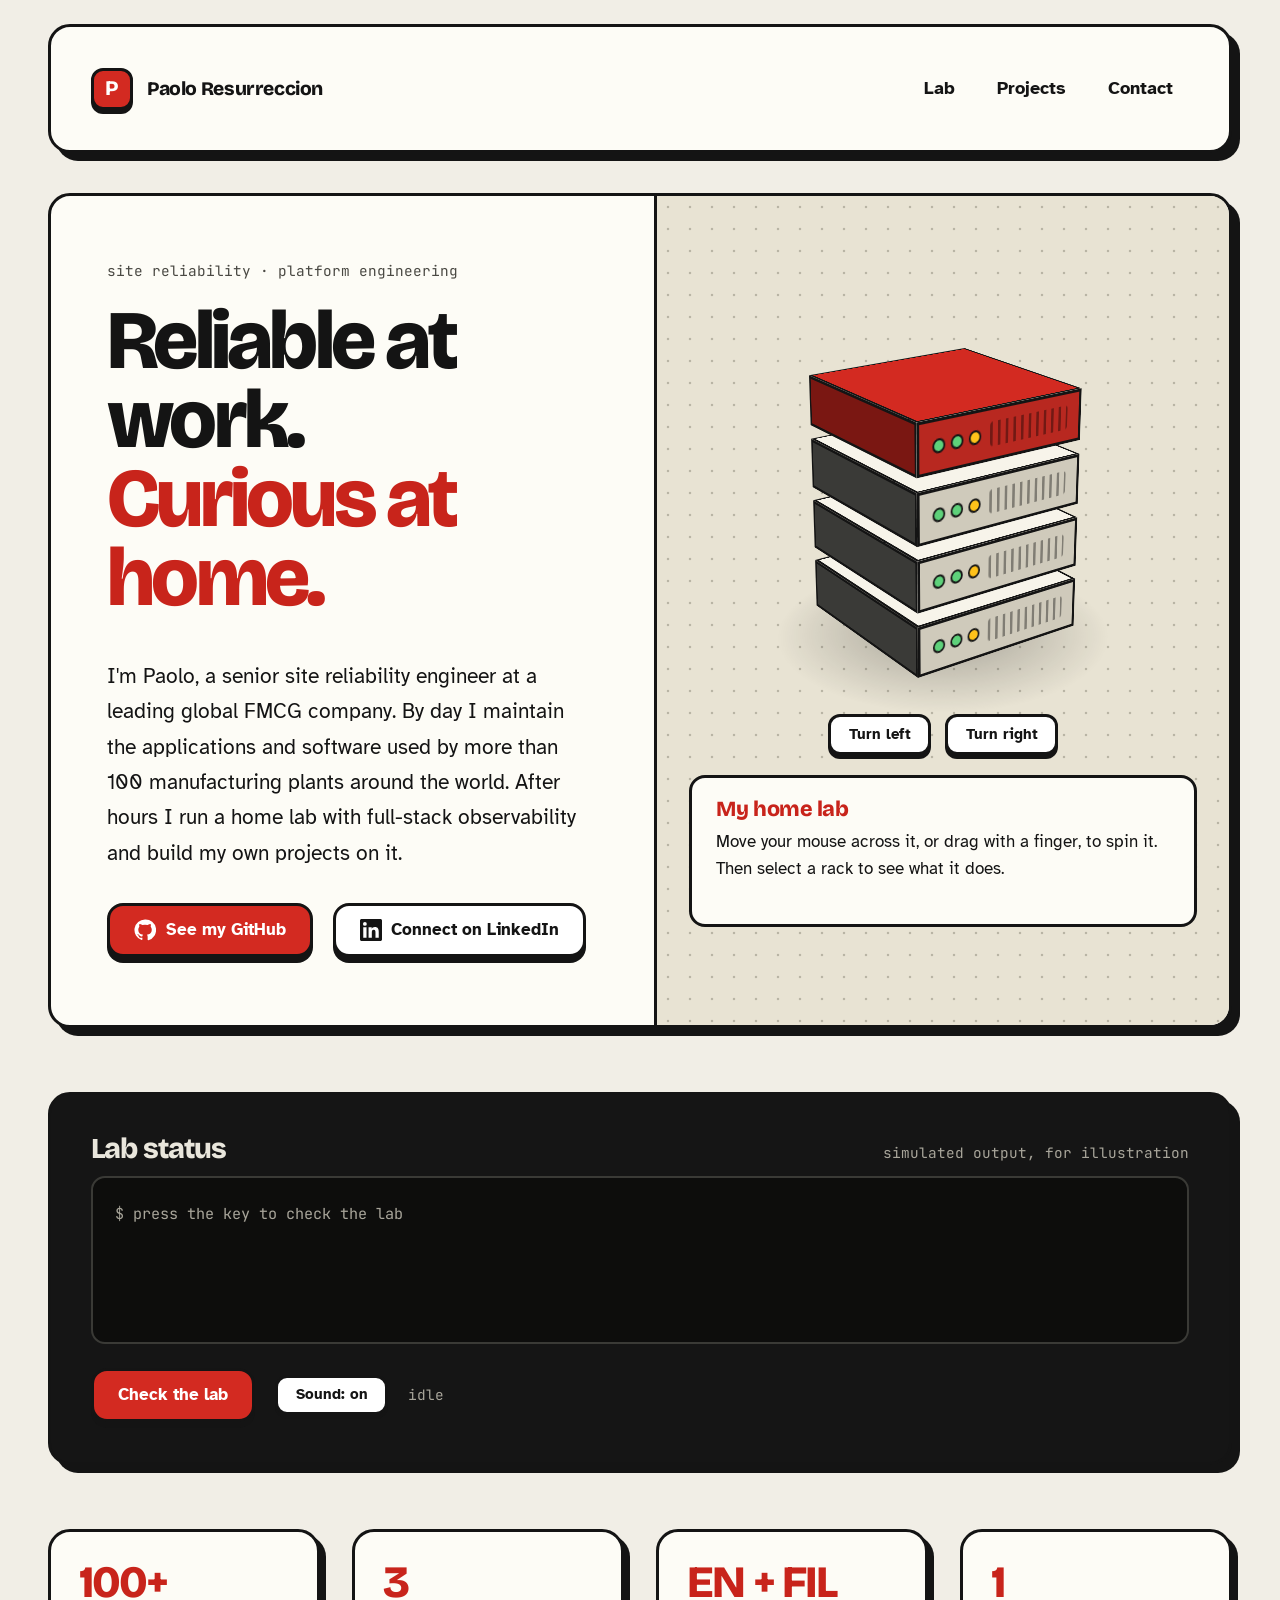
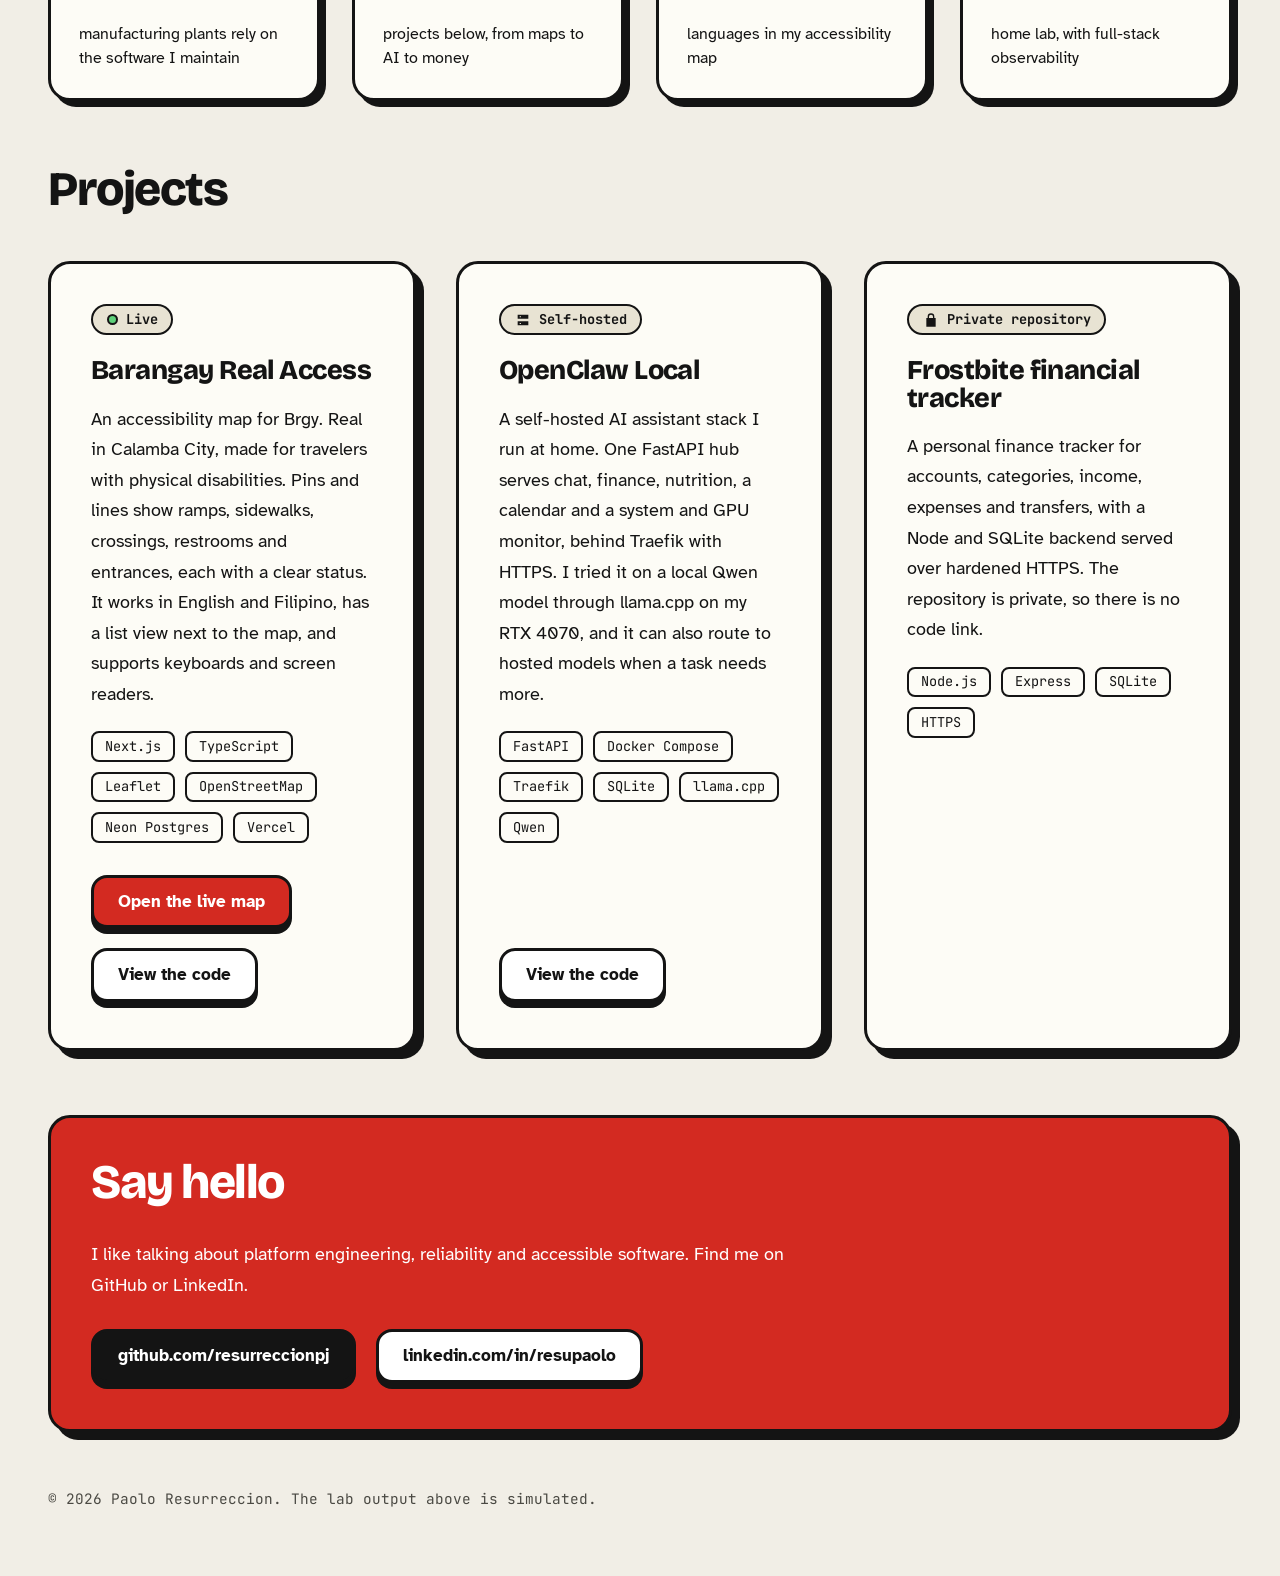
==== commit 004f094b: "More spacing, wider layout, interactive 3D home lab, lab sound Co-Authored-By: Claude Sonnet 5.5 <no" ====
--- a/index.html
+++ b/index.html
@@ -51,34 +51,50 @@
         </p>
       </div>
 
-      <div class="hero-art" aria-hidden="true">
-        <svg viewBox="0 0 400 330" focusable="false">
-          <g stroke="#141414" stroke-width="3.5" stroke-linejoin="round">
-            <!-- bottom slab -->
-            <path d="M200 290l90-45v26l-90 45z" fill="#2a2a28"/>
-            <path d="M110 245l90 45v26l-90-45z" fill="#cfcabb"/>
-            <path d="M200 200l90 45-90 45-90-45z" fill="#f7f4ea"/>
-            <!-- second slab -->
-            <path d="M200 254l90-45v26l-90 45z" fill="#2a2a28"/>
-            <path d="M110 209l90 45v26l-90-45z" fill="#cfcabb"/>
-            <path d="M200 164l90 45-90 45-90-45z" fill="#f7f4ea"/>
-            <!-- third slab -->
-            <path d="M200 218l90-45v26l-90 45z" fill="#2a2a28"/>
-            <path d="M110 173l90 45v26l-90-45z" fill="#cfcabb"/>
-            <path d="M200 128l90 45-90 45-90-45z" fill="#f7f4ea"/>
-            <!-- top slab -->
-            <path d="M200 182l90-45v26l-90 45z" fill="#8f1c16"/>
-            <path d="M110 137l90 45v26l-90-45z" fill="#b82820"/>
-            <path d="M200 92l90 45-90 45-90-45z" fill="#d32a21"/>
-          </g>
-          <g stroke="#141414" stroke-width="2.5">
-            <circle cx="124" cy="270" r="4.5" fill="#5ed17a"/><circle cx="138" cy="277" r="4.5" fill="#5ed17a"/>
-            <circle cx="124" cy="234" r="4.5" fill="#5ed17a"/><circle cx="138" cy="241" r="4.5" fill="#5ed17a"/>
-            <circle cx="124" cy="198" r="4.5" fill="#ffc21a"/><circle cx="138" cy="205" r="4.5" fill="#5ed17a"/>
-            <circle cx="124" cy="162" r="4.5" fill="#5ed17a"/><circle cx="138" cy="169" r="4.5" fill="#fff"/>
-          </g>
-        </svg>
-        <p class="mono cap">home lab, stacked</p>
+      <div class="hero-art">
+        <div class="lab" role="group" aria-label="Interactive home lab. Move the mouse or drag to spin it, then select a rack to learn more.">
+          <div class="stage" id="stage">
+            <div class="rig" id="rig">
+              <span class="floor" aria-hidden="true"></span>
+          <button class="rack" data-rack="obs" type="button" aria-pressed="false" aria-label="Observability rack">
+            <span class="f f-back" aria-hidden="true"></span>
+            <span class="f f-left" aria-hidden="true"></span>
+            <span class="f f-right" aria-hidden="true"></span>
+            <span class="f f-top" aria-hidden="true"></span>
+            <span class="f f-front" aria-hidden="true"><i class="led"></i><i class="led"></i><i class="led led-alt"></i></span>
+          </button>
+          <button class="rack" data-rack="ai" type="button" aria-pressed="false" aria-label="AI rack">
+            <span class="f f-back" aria-hidden="true"></span>
+            <span class="f f-left" aria-hidden="true"></span>
+            <span class="f f-right" aria-hidden="true"></span>
+            <span class="f f-top" aria-hidden="true"></span>
+            <span class="f f-front" aria-hidden="true"><i class="led"></i><i class="led"></i><i class="led led-alt"></i></span>
+          </button>
+          <button class="rack" data-rack="apps" type="button" aria-pressed="false" aria-label="Apps rack">
+            <span class="f f-back" aria-hidden="true"></span>
+            <span class="f f-left" aria-hidden="true"></span>
+            <span class="f f-right" aria-hidden="true"></span>
+            <span class="f f-top" aria-hidden="true"></span>
+            <span class="f f-front" aria-hidden="true"><i class="led"></i><i class="led"></i><i class="led led-alt"></i></span>
+          </button>
+          <button class="rack" data-rack="edge" type="button" aria-pressed="false" aria-label="Edge rack">
+            <span class="f f-back" aria-hidden="true"></span>
+            <span class="f f-left" aria-hidden="true"></span>
+            <span class="f f-right" aria-hidden="true"></span>
+            <span class="f f-top" aria-hidden="true"></span>
+            <span class="f f-front" aria-hidden="true"><i class="led"></i><i class="led"></i><i class="led led-alt"></i></span>
+          </button>
+            </div>
+          </div>
+          <p class="turn">
+            <button class="key key-white sm" type="button" data-turn="-1">Turn left</button>
+            <button class="key key-white sm" type="button" data-turn="1">Turn right</button>
+          </p>
+          <div class="rack-info" aria-live="polite">
+            <p class="rt" id="rack-title">My home lab</p>
+            <p id="rack-text">Move your mouse across it, or drag with a finger, to spin it. Then select a rack to see what it does.</p>
+          </div>
+        </div>
       </div>
     </section>
 
@@ -90,6 +106,7 @@
       <pre id="log" role="log" aria-live="polite" aria-label="Lab status output"><span class="dim">$ press the key to check the lab</span></pre>
       <p class="term-foot">
         <button class="key key-red" id="run" type="button">Check the lab</button>
+        <button class="key key-white sm" id="sound" type="button">Sound: on</button>
         <span class="mono dim" id="state">idle</span>
       </p>
     </section>
--- a/styles.css
+++ b/styles.css
@@ -13,6 +13,10 @@
   --term-text: #e9e6dc;
   --term-dim: #a8a59a;
   --green: #5ed17a;
+  --rack-line: #141414;
+  --rack-side: #2a2a28;
+  --rack-side2: #3a3a37;
+  --pick: #ffc21a;
   --font-display: "Bricolage Grotesque", "Arial Black", system-ui, sans-serif;
   --font-body: "Atkinson Hyperlegible", system-ui, -apple-system, "Segoe UI", sans-serif;
   --font-mono: "JetBrains Mono", ui-monospace, "Cascadia Code", Consolas, monospace;
@@ -29,6 +33,8 @@
     --accent: #ff6a5f;
     --white-key: #f3f0e6;
     --focus: #7db0ff;
+    --rack-side: #4b4b46;
+    --rack-side2: #3d3d39;
   }
 }
 
@@ -40,7 +46,7 @@
   margin: 0;
   background: var(--page);
   color: var(--text);
-  font: 1.125rem/1.6 var(--font-body);
+  font: 1.125rem/1.7 var(--font-body);
 }
 
 h1, h2, h3 {
@@ -48,13 +54,13 @@
   font-weight: 800;
   letter-spacing: -.03em;
   line-height: 1;
-  margin: 0 0 .5em;
+  margin: 0 0 .7em;
 }
 
 h2 { font-size: clamp(2rem, 5vw, 3rem); }
 h3 { font-size: 1.7rem; letter-spacing: -.02em; }
 
-p { margin: 0 0 1em; max-width: 62ch; }
+p { margin: 0 0 1.2em; max-width: 62ch; }
 ul { margin: 0; padding: 0; list-style: none; }
 a { color: inherit; }
 
@@ -64,9 +70,9 @@
 }
 
 .mono {
-  font: 400 .9rem/1.4 var(--font-mono);
+  font: 400 .9rem/1.5 var(--font-mono);
   color: var(--muted);
-  margin: 0 0 1rem;
+  margin: 0 0 1.2rem;
 }
 
 .skip {
@@ -83,14 +89,14 @@
 
 /* page frame */
 .bar, main, footer {
-  width: min(1100px, 100% - 32px);
+  width: min(1400px, 100% - 32px);
   margin-inline: auto;
 }
 
 main {
   display: grid;
-  gap: 32px;
-  margin-top: 28px;
+  gap: 48px;
+  margin-top: 40px;
   padding-bottom: 8px;
 }
 
@@ -99,24 +105,24 @@
   border: 3px solid var(--line);
   border-radius: 22px;
   box-shadow: 6px 6px 0 var(--line);
-  padding: 24px;
+  padding: 28px;
 }
 
 /* header */
 .bar {
-  margin-top: 20px;
+  margin-top: 24px;
   display: flex;
   flex-wrap: wrap;
   align-items: center;
   justify-content: space-between;
-  gap: 12px 24px;
-  padding: 14px 20px;
+  gap: 14px 28px;
+  padding: 16px 22px;
 }
 
 .logo {
   display: inline-flex;
   align-items: center;
-  gap: 12px;
+  gap: 14px;
   text-decoration: none;
   font: 800 1.2rem var(--font-display);
   letter-spacing: -.02em;
@@ -125,7 +131,7 @@
 .logo-key {
   display: grid;
   place-items: center;
-  width: 40px; height: 40px;
+  width: 42px; height: 42px;
   border: 3px solid var(--line);
   border-radius: 12px;
   background: var(--red);
@@ -134,10 +140,10 @@
   box-shadow: 0 4px 0 var(--line);
 }
 
-.bar ul { display: flex; gap: 6px; flex-wrap: wrap; }
+.bar ul { display: flex; gap: 10px; flex-wrap: wrap; }
 .bar nav a {
   display: inline-block;
-  padding: .35rem .8rem;
+  padding: .4rem 1rem;
   border-radius: 10px;
   font-weight: 700;
   text-decoration: none;
@@ -148,11 +154,11 @@
 .key {
   display: inline-flex;
   align-items: center;
-  gap: .55rem;
-  padding: .7rem 1.25rem;
+  gap: .6rem;
+  padding: .8rem 1.5rem;
   border: 3px solid var(--line);
   border-radius: 16px;
-  font: 700 1.05rem var(--font-body);
+  font: 700 1.05rem/1.3 var(--font-body);
   color: #141414;
   text-decoration: none;
   cursor: pointer;
@@ -164,54 +170,170 @@
 .key:hover { filter: brightness(1.06); }
 .key:active { transform: translateY(5px); box-shadow: 0 1px 0 var(--line); }
 .key:disabled { opacity: .7; cursor: progress; }
+.key.sm { padding: .45rem 1.1rem; font-size: .95rem; border-radius: 12px; box-shadow: 0 4px 0 var(--line); }
+.key.sm:active { transform: translateY(3px); box-shadow: 0 1px 0 var(--line); }
 
 /* hero */
 .card.hero { padding: 0; overflow: hidden; display: grid; }
 
-.hero-text { padding: 28px 24px 32px; }
+.hero-text { padding: 36px 28px 40px; }
 
 h1 {
   font-size: clamp(2.7rem, 8vw, 5.2rem);
   letter-spacing: -.045em;
   line-height: .95;
-  margin: 0 0 .4em;
+  margin: 0 0 .5em;
 }
 h1 em { font-style: normal; color: var(--accent); }
 
 .lead { font-size: clamp(1.1rem, 2.2vw, 1.3rem); max-width: 52ch; }
 
-.actions { display: flex; flex-wrap: wrap; gap: 16px; margin: 1.6rem 0 0; max-width: none; }
+.actions { display: flex; flex-wrap: wrap; gap: 20px; margin: 2rem 0 0; max-width: none; }
 
 .hero-art {
   display: grid;
   place-items: center;
-  align-content: center;
-  padding: 24px;
+  padding: 28px 20px 32px;
   background-color: var(--sand);
   background-image: radial-gradient(circle, rgba(128, 124, 108, .45) 1.4px, transparent 1.6px);
   background-size: 22px 22px;
   border-top: 3px solid var(--line);
 }
-.hero-art svg { width: min(360px, 80%); height: auto; }
-.hero-art .cap { margin: .8rem 0 0; }
+
+/* interactive lab */
+.lab { width: 100%; max-width: 560px; display: grid; gap: 20px; justify-items: center; }
+
+.stage {
+  position: relative;
+  width: 100%;
+  height: 340px;
+  perspective: 1300px;
+  perspective-origin: 50% 35%;
+  touch-action: pan-y;
+  cursor: grab;
+  user-select: none;
+  -webkit-user-select: none;
+}
+.stage.drag { cursor: grabbing; }
+
+.rig {
+  --ry: 35deg;
+  --s: .8;
+  position: absolute;
+  left: 50%; top: 52%;
+  width: 0; height: 0;
+  transform-style: preserve-3d;
+  transform: scale(var(--s)) rotateX(-18deg) rotateY(var(--ry));
+}
+
+.floor {
+  position: absolute;
+  left: -170px; top: -170px;
+  width: 340px; height: 340px;
+  transform: translateY(140px) rotateX(90deg);
+  background: radial-gradient(closest-side, rgba(0, 0, 0, .3), transparent);
+  pointer-events: none;
+}
+
+.rack {
+  --y: 0px;
+  --z: 0px;
+  --top: #f7f4ea;
+  --front: #cfcabb;
+  --side: var(--rack-side);
+  --side2: var(--rack-side2);
+  position: absolute;
+  left: -95px; top: -26px;
+  width: 190px; height: 52px;
+  padding: 0; margin: 0;
+  border: 0;
+  background: none;
+  color: inherit;
+  cursor: pointer;
+  transform-style: preserve-3d;
+  transform: translateY(var(--y)) translateZ(var(--z));
+  transition: transform .25s;
+  -webkit-tap-highlight-color: transparent;
+}
+.rack[data-rack="obs"]  { --y: -99px; --top: #d32a21; --front: #b82820; --side: #8f1c16; --side2: #7a1712; }
+.rack[data-rack="ai"]   { --y: -33px; }
+.rack[data-rack="apps"] { --y: 33px; }
+.rack[data-rack="edge"] { --y: 99px; }
+.rack[aria-pressed="true"] { --z: 34px; }
+
+.f {
+  position: absolute;
+  border: 3px solid var(--rack-line);
+  backface-visibility: hidden;
+}
+.f-front, .f-back, .f-left, .f-right { width: 190px; height: 52px; left: 0; top: 0; }
+.f-front { background: var(--front); transform: translateZ(95px); }
+.f-back  { background: var(--side);  transform: rotateY(180deg) translateZ(95px); }
+.f-right { background: var(--side);  transform: rotateY(90deg) translateZ(95px); }
+.f-left  { background: var(--side2); transform: rotateY(-90deg) translateZ(95px); }
+.f-top   { background: var(--top); width: 190px; height: 190px; left: 0; top: -69px; transform: rotateX(90deg) translateZ(26px); }
+
+.f-front::after {
+  content: "";
+  position: absolute;
+  left: 78px; right: 14px; top: 11px; bottom: 11px;
+  border-radius: 4px;
+  background: repeating-linear-gradient(90deg, rgba(0, 0, 0, .38) 0 3px, transparent 3px 9px);
+}
+.led {
+  position: absolute;
+  top: 16px;
+  width: 14px; height: 14px;
+  border: 2.5px solid var(--rack-line);
+  border-radius: 50%;
+  background: var(--green);
+}
+.led:nth-child(1) { left: 14px; }
+.led:nth-child(2) { left: 34px; }
+.led:nth-child(3) { left: 54px; }
+.led-alt { background: #ffc21a; }
+
+.rack:hover .f-top { filter: brightness(1.08); }
+.rack[aria-pressed="true"] .f { border-color: var(--pick); }
+.rig.has-sel .rack[aria-pressed="false"] .f { filter: brightness(.8) saturate(.8); }
+.rack:focus-visible { outline: none; }
+.rack:focus-visible .f-top { outline: 4px solid var(--focus); outline-offset: 2px; }
+
+.turn { display: flex; gap: 14px; margin: 0; max-width: none; }
+
+.rack-info {
+  width: 100%;
+  min-height: 9.5rem;
+  padding: 20px 24px;
+  border: 3px solid var(--line);
+  border-radius: 16px;
+  background: var(--card);
+}
+.rack-info p { margin: 0; font-size: 1.05rem; line-height: 1.6; }
+.rack-info .rt {
+  margin-bottom: .5rem;
+  font: 800 1.35rem/1.1 var(--font-display);
+  letter-spacing: -.02em;
+  color: var(--accent);
+}
 
 /* terminal */
 .term {
   background: var(--term);
   color: var(--term-text);
 }
-.term-head { display: flex; flex-wrap: wrap; justify-content: space-between; align-items: baseline; gap: 4px 16px; }
-.term h2 { font-size: 1.8rem; margin-bottom: .6rem; }
-.term .mono { color: var(--term-dim); margin: 0 0 .6rem; }
+.term-head { display: flex; flex-wrap: wrap; justify-content: space-between; align-items: baseline; gap: 6px 20px; }
+.term h2 { font-size: 1.8rem; margin-bottom: .8rem; }
+.term .mono { color: var(--term-dim); margin: 0 0 .8rem; }
 
 .term pre {
-  margin: 0 0 1.1rem;
-  min-height: 9.5rem;
-  padding: 16px;
+  margin: 0 0 1.5rem;
+  min-height: 10.5rem;
+  padding: 22px;
   border: 2px solid #3a3a36;
   border-radius: 14px;
   background: #0d0d0c;
-  font: 400 .95rem/1.7 var(--font-mono);
+  font: 400 .95rem/1.8 var(--font-mono);
   white-space: pre-wrap;
   overflow-x: auto;
 }
@@ -220,23 +342,23 @@
 .term .ok::before { content: "ok  "; color: var(--green); font-weight: 700; }
 .term .done { color: #ffc21a; font-weight: 700; }
 
-.term-foot { display: flex; flex-wrap: wrap; align-items: center; gap: 16px; margin: 0; max-width: none; }
+.term-foot { display: flex; flex-wrap: wrap; align-items: center; gap: 20px; margin: 0; max-width: none; }
 .term-foot .mono { margin: 0; color: var(--term-dim); }
 
 /* stats */
-.stats { display: grid; grid-template-columns: 1fr 1fr; gap: 20px; }
-.card.stat { padding: 18px 20px; box-shadow: 5px 5px 0 var(--line); }
+.stats { display: grid; grid-template-columns: 1fr 1fr; gap: 24px; }
+.card.stat { padding: 24px; box-shadow: 5px 5px 0 var(--line); }
 .stat .big {
   font: 800 clamp(1.9rem, 5vw, 2.8rem)/1 var(--font-display);
   letter-spacing: -.04em;
   color: var(--accent);
-  margin: 0 0 .25em;
-}
-.stat p:last-child { margin: 0; font-size: 1rem; line-height: 1.4; }
+  margin: 0 0 .4em;
+}
+.stat p:last-child { margin: 0; font-size: 1rem; line-height: 1.5; }
 
 /* projects */
-.projects h2 { margin-bottom: .6em; }
-.cards { display: grid; gap: 28px; }
+.projects h2 { margin-bottom: 1em; }
+.cards { display: grid; gap: 36px; }
 
 .proj { display: flex; flex-direction: column; }
 .proj p { max-width: none; }
@@ -245,9 +367,9 @@
   align-self: flex-start;
   display: inline-flex;
   align-items: center;
-  gap: .45rem;
-  margin: 0 0 1rem;
-  padding: .15rem .75rem;
+  gap: .5rem;
+  margin: 0 0 1.4rem;
+  padding: .2rem .85rem;
   border: 2px solid var(--line);
   border-radius: 999px;
   background: var(--sand);
@@ -260,15 +382,15 @@
   background: var(--green);
 }
 
-.tags { display: flex; flex-wrap: wrap; gap: 8px; margin: 0 0 1.4rem; }
+.tags { display: flex; flex-wrap: wrap; gap: 10px; margin: 0 0 2rem; }
 .tags li {
-  padding: .1rem .65rem;
+  padding: .15rem .75rem;
   border: 2px solid var(--line);
   border-radius: 8px;
   font: 400 .85rem/1.6 var(--font-mono);
 }
 
-.links { display: flex; flex-wrap: wrap; gap: 16px; margin: auto 0 0; max-width: none; padding-bottom: 6px; }
+.links { display: flex; flex-wrap: wrap; gap: 20px; margin: auto 0 0; max-width: none; padding-bottom: 6px; }
 
 /* contact */
 .contact {
@@ -278,29 +400,38 @@
 }
 .contact h2 { color: #fff; }
 .contact .key-red { background: #141414; color: #fff; }
-.contact .links { margin-top: 1.4rem; }
-
-footer { padding: 28px 0 40px; }
+.contact .links { margin-top: 1.8rem; }
+
+footer { padding: 48px 0 48px; }
 footer p { margin: 0; max-width: none; }
 
 /* wider screens */
 @media (min-width: 560px) {
-  .card { box-shadow: 8px 8px 0 var(--line); padding: 28px; }
+  .card { box-shadow: 8px 8px 0 var(--line); padding: 36px; }
   .card.stat { box-shadow: 6px 6px 0 var(--line); }
-}
-
-@media (min-width: 860px) {
-  .hero { grid-template-columns: 1.35fr 1fr; }
-  .hero-text { padding: 44px 40px 48px; }
-  .hero-art { border-top: 0; border-left: 3px solid var(--line); }
-  .stats { grid-template-columns: repeat(4, 1fr); }
+  .rig { --s: 1; }
+  .stage { height: 400px; }
+}
+
+@media (min-width: 900px) {
+  .card.hero { grid-template-columns: 1.05fr 1fr; }
+  .hero-text { padding: 64px 56px 68px; }
+  .hero-art { padding: 36px 32px; border-top: 0; border-left: 3px solid var(--line); }
+  .stats { grid-template-columns: repeat(4, 1fr); gap: 32px; }
+  .card.stat { padding: 28px; }
 }
 
 @media (min-width: 1000px) {
-  .cards { grid-template-columns: repeat(3, 1fr); }
+  .bar, main, footer { width: min(1400px, 100% - 96px); }
+  .card { padding: 40px; }
+  main { gap: 64px; }
+}
+
+@media (min-width: 1100px) {
+  .cards { grid-template-columns: repeat(3, 1fr); gap: 40px; }
 }
 
 @media (prefers-reduced-motion: reduce) {
   html { scroll-behavior: auto; }
-  .key { transition: none; }
-}
+  .key, .rack { transition: none; }
+}
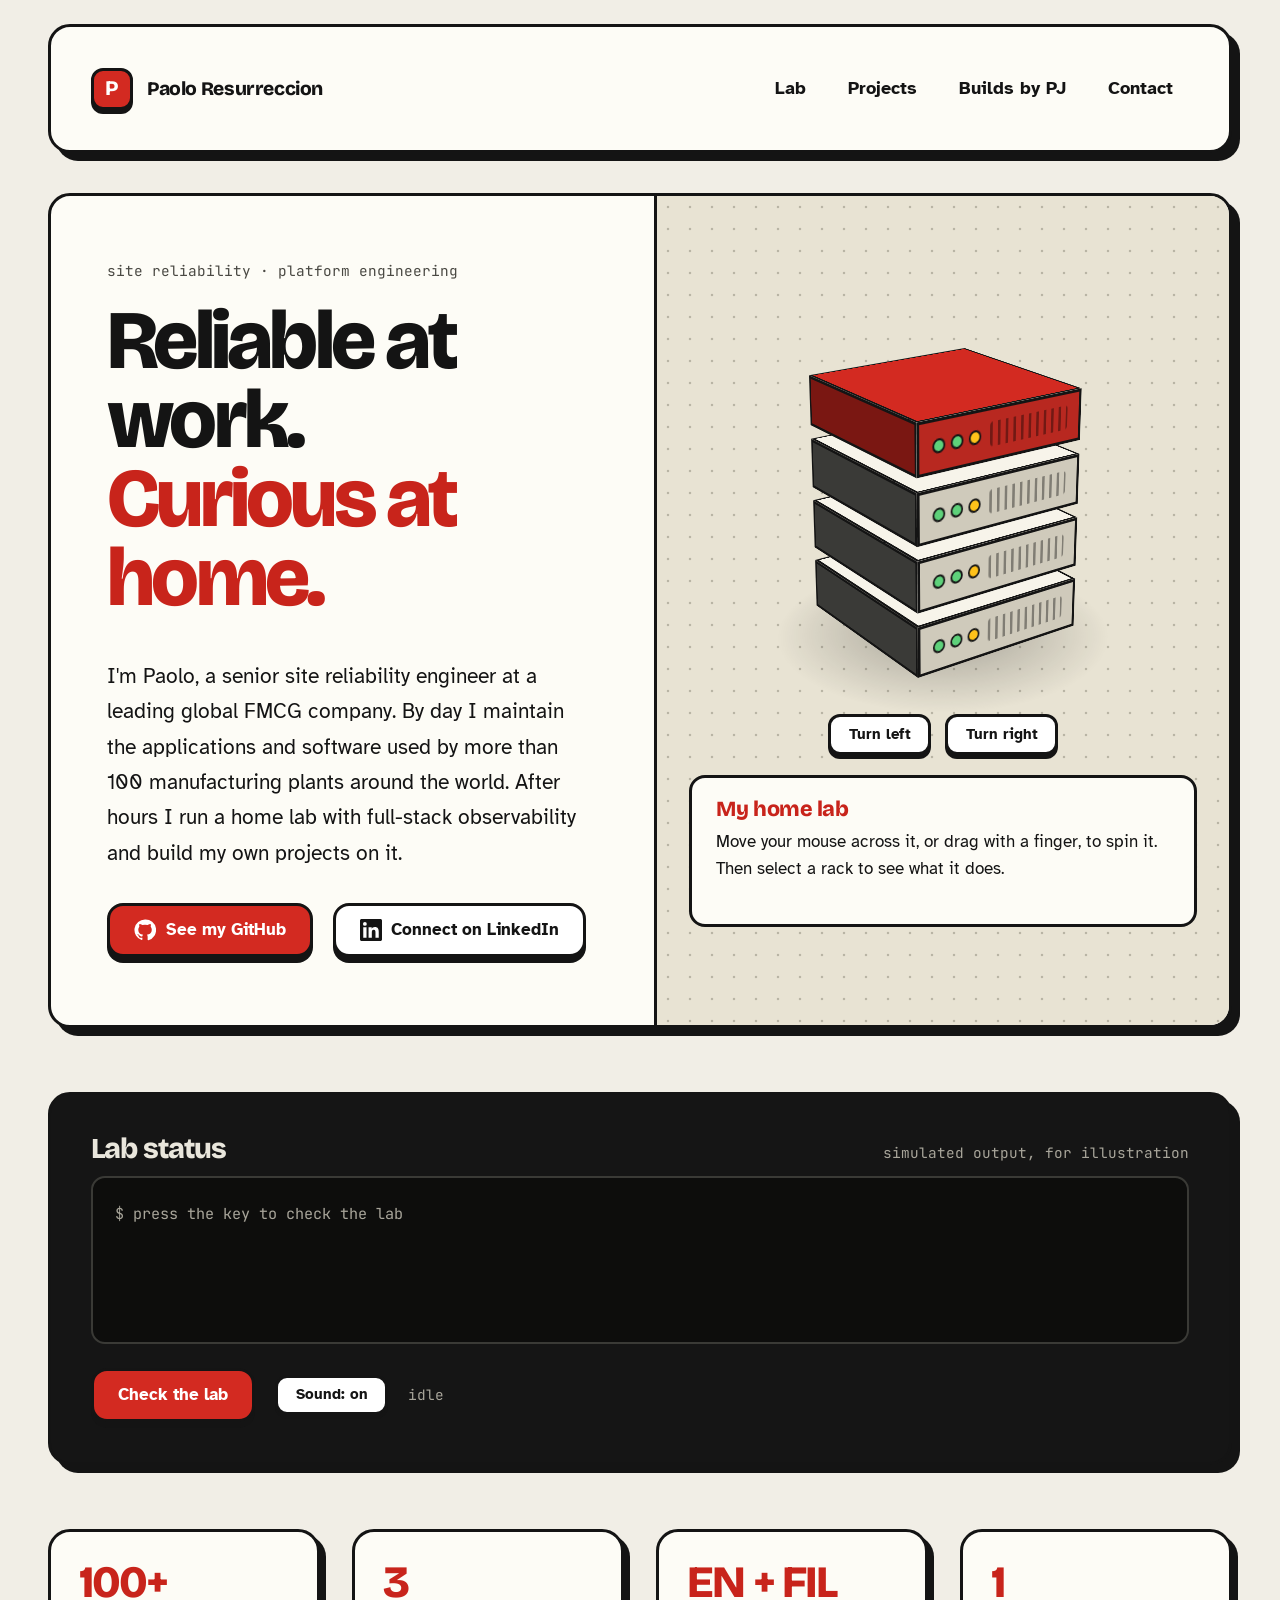
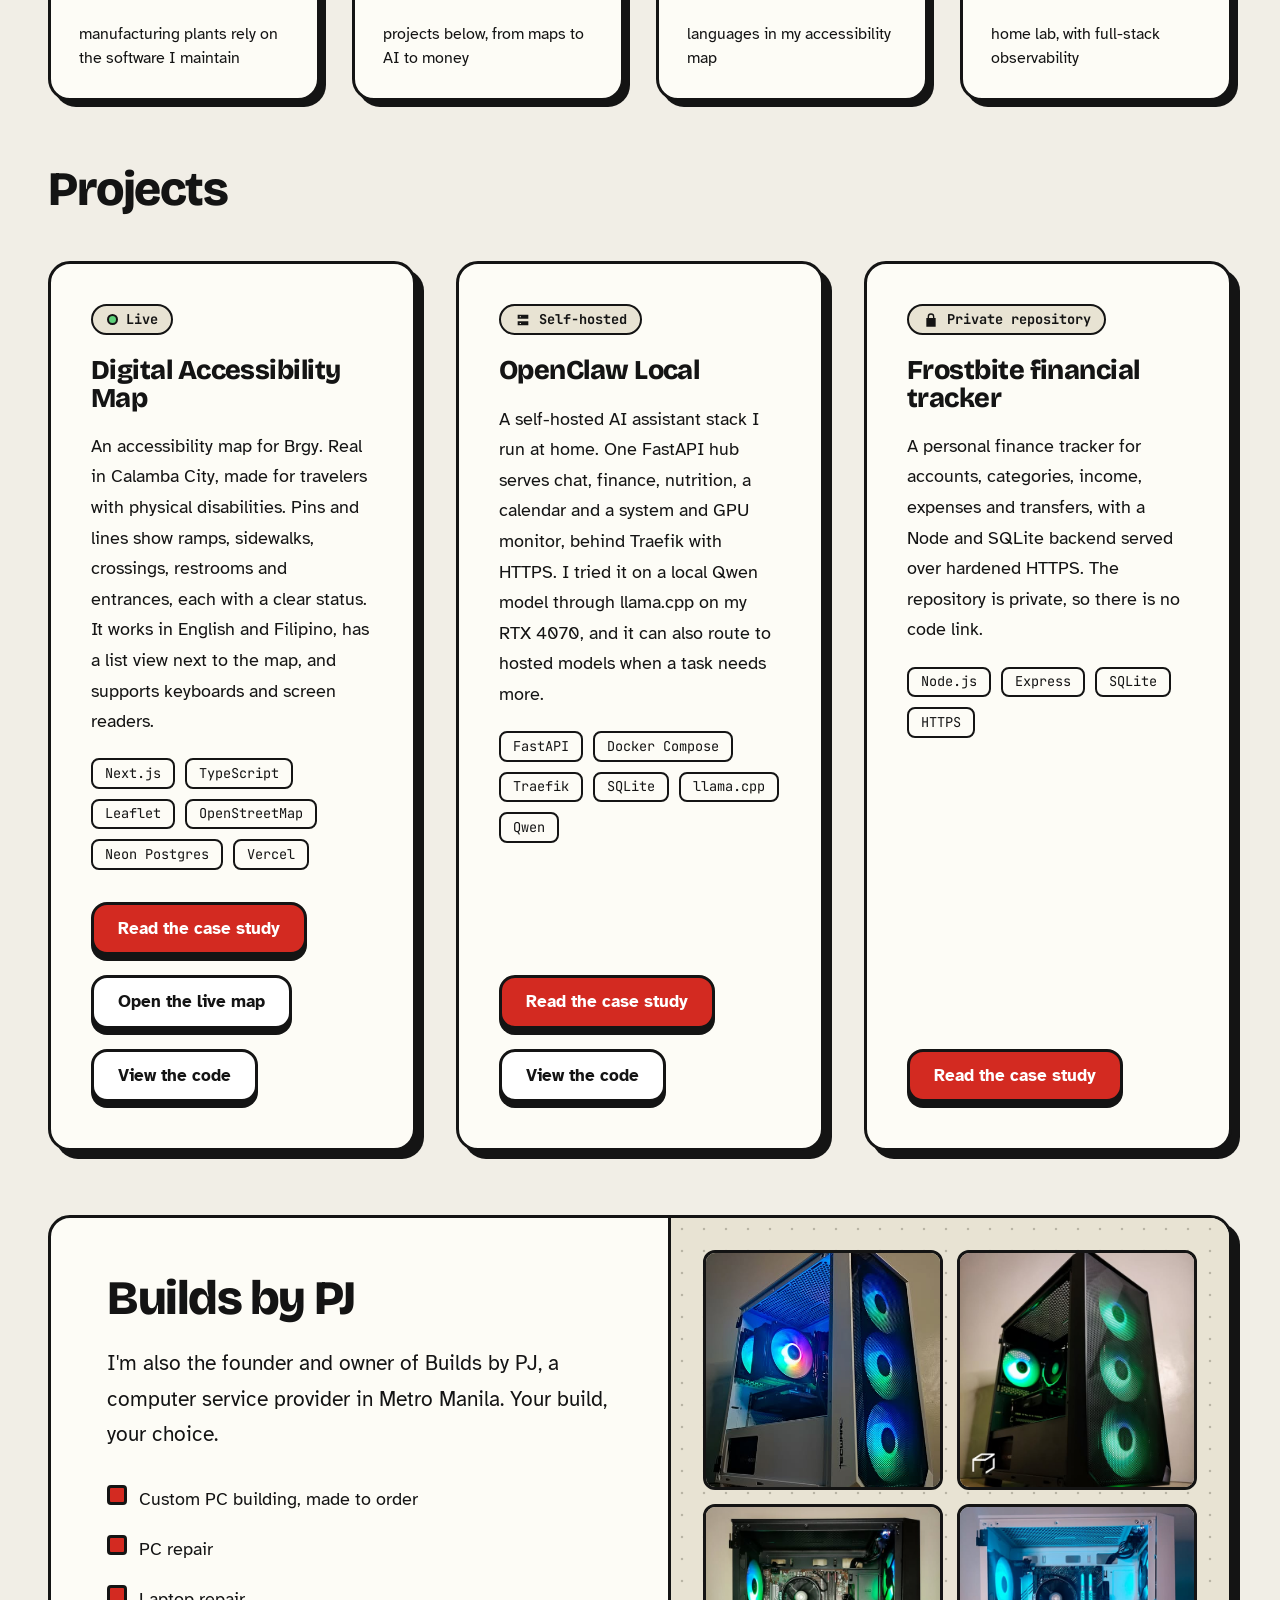
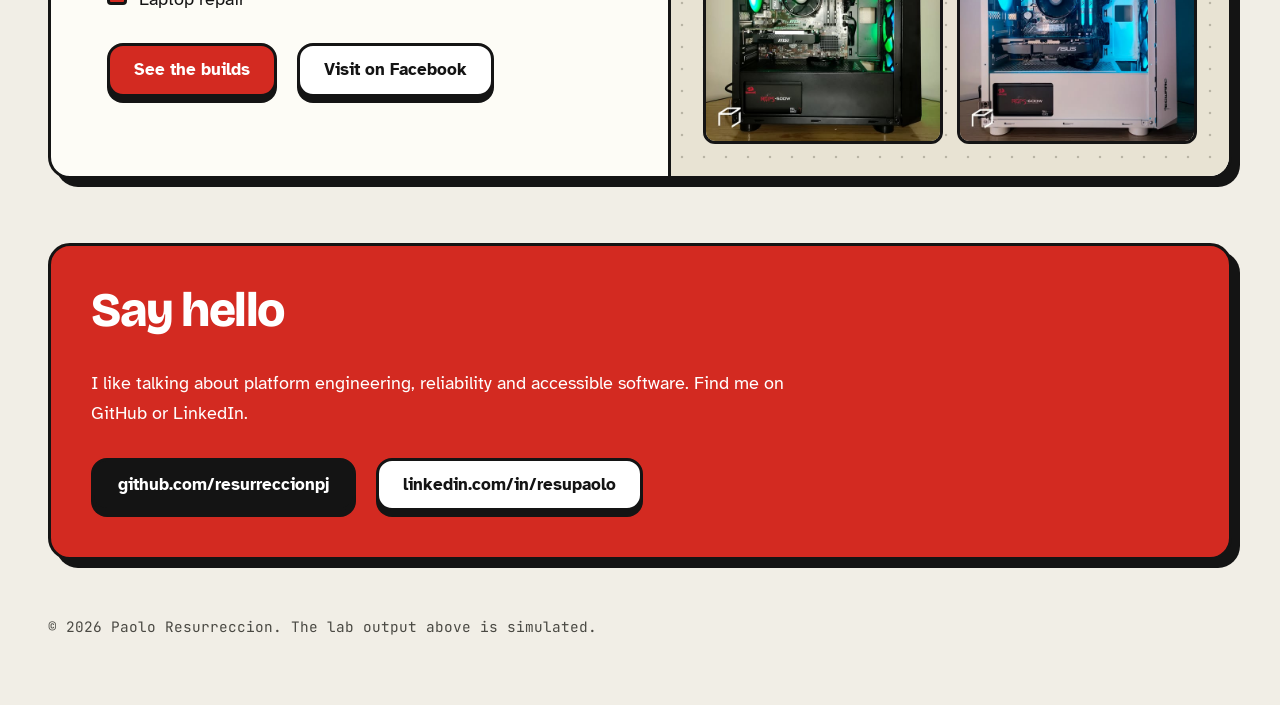
==== commit ea8c94af: "Add project case studies, Builds by PJ page, rename map, rack unpop Co-Authored-By: Claude Sonnet 5." ====
--- a/index.html
+++ b/index.html
@@ -28,6 +28,7 @@
       <ul>
         <li><a href="#lab">Lab</a></li>
         <li><a href="#projects">Projects</a></li>
+        <li><a href="#builds">Builds by PJ</a></li>
         <li><a href="#contact">Contact</a></li>
       </ul>
     </nav>
@@ -123,13 +124,14 @@
       <ul class="cards">
         <li class="card proj">
           <p class="chip chip-live"><span class="dot" aria-hidden="true"></span>Live</p>
-          <h3>Barangay Real Access</h3>
+          <h3>Digital Accessibility Map</h3>
           <p>An accessibility map for Brgy. Real in Calamba City, made for travelers with physical disabilities. Pins and lines show ramps, sidewalks, crossings, restrooms and entrances, each with a clear status. It works in English and Filipino, has a list view next to the map, and supports keyboards and screen readers.</p>
           <ul class="tags" aria-label="Built with">
             <li>Next.js</li><li>TypeScript</li><li>Leaflet</li><li>OpenStreetMap</li><li>Neon Postgres</li><li>Vercel</li>
           </ul>
           <p class="links">
-            <a class="key key-red" href="https://barangay-real-access.vercel.app" rel="noopener">Open the live map</a>
+            <a class="key key-red" href="projects/digital-accessibility-map.html">Read the case study</a>
+            <a class="key key-white" href="https://barangay-real-access.vercel.app" rel="noopener">Open the live map</a>
             <a class="key key-white" href="https://github.com/resurreccionpj/digital-accesibility-map" rel="noopener">View the code</a>
           </p>
         </li>
@@ -142,6 +144,7 @@
             <li>FastAPI</li><li>Docker Compose</li><li>Traefik</li><li>SQLite</li><li>llama.cpp</li><li>Qwen</li>
           </ul>
           <p class="links">
+            <a class="key key-red" href="projects/openclaw-local.html">Read the case study</a>
             <a class="key key-white" href="https://github.com/resurreccionpj/openclaw-local" rel="noopener">View the code</a>
           </p>
         </li>
@@ -153,8 +156,33 @@
           <ul class="tags" aria-label="Built with">
             <li>Node.js</li><li>Express</li><li>SQLite</li><li>HTTPS</li>
           </ul>
+          <p class="links">
+            <a class="key key-red" href="projects/frostbite.html">Read the case study</a>
+          </p>
         </li>
       </ul>
+    </section>
+
+    <section class="card builds" id="builds" aria-labelledby="builds-h">
+      <div class="builds-text">
+        <h2 id="builds-h">Builds by PJ</h2>
+        <p class="lead">I'm also the founder and owner of Builds by PJ, a computer service provider in Metro Manila. Your build, your choice.</p>
+        <ul class="svc">
+          <li>Custom PC building, made to order</li>
+          <li>PC repair</li>
+          <li>Laptop repair</li>
+        </ul>
+        <p class="links">
+          <a class="key key-red" href="builds-by-pj.html">See the builds</a>
+          <a class="key key-white" href="https://www.facebook.com/buildsbypj" rel="noopener">Visit on Facebook</a>
+        </p>
+      </div>
+      <div class="mosaic">
+          <img src="assets/builds/white-case-rgb.jpg" width="590" height="590" loading="lazy" alt="A white PC case with a mesh front and three glowing RGB fans, photographed from a low angle.">
+          <img src="assets/builds/black-case-green.jpg" width="590" height="590" loading="lazy" alt="A black PC tower with a mesh front and three green glowing fans.">
+          <img src="assets/builds/side-view-msi.jpg" width="590" height="590" loading="lazy" alt="The side of a finished PC through a glass panel, showing a graphics card, a CPU cooler and green lit fans.">
+          <img src="assets/builds/white-build-cyan.jpg" width="590" height="590" loading="lazy" alt="A white PC with a glass side panel and cyan lighting inside.">
+      </div>
     </section>
 
     <section class="card contact" id="contact" aria-labelledby="contact-h">
--- a/styles.css
+++ b/styles.css
@@ -435,3 +435,128 @@
   html { scroll-behavior: auto; }
   .key, .rack { transition: none; }
 }
+
+/* ---------- detail pages and Builds by PJ ---------- */
+.crumb { font: 400 .9rem/1.5 var(--font-mono); color: var(--muted); margin: 0 0 1.6rem; max-width: none; }
+.crumb a { color: var(--muted); }
+.crumb a:hover { color: var(--text); }
+
+.card.d-hero { padding: 32px 28px 36px; }
+.d-hero h1 { font-size: clamp(2.4rem, 6.5vw, 4.4rem); margin-bottom: .45em; }
+.d-hero .lead { max-width: 60ch; }
+
+.chips { display: flex; flex-wrap: wrap; gap: 12px; margin: 0 0 1.6rem; max-width: none; }
+.chips .chip { margin: 0; }
+
+.facts { display: grid; grid-template-columns: repeat(auto-fit, minmax(210px, 1fr)); gap: 24px 32px; margin: 2.2rem 0 0; }
+.facts div { border-top: 3px solid var(--line); padding-top: .9rem; }
+.facts dt { font: 400 .85rem/1.4 var(--font-mono); color: var(--muted); margin: 0 0 .35rem; }
+.facts dd { margin: 0; font-weight: 700; line-height: 1.5; }
+
+.dsec h2 { margin-bottom: 1em; }
+.dsec > p { max-width: 70ch; }
+
+.shots { display: grid; gap: 40px; }
+.shot { margin: 0; }
+.shot img {
+  display: block;
+  width: 100%;
+  height: auto;
+  background: var(--sand);
+  border: 3px solid var(--line);
+  border-radius: 16px;
+  box-shadow: 6px 6px 0 var(--line);
+}
+.shot figcaption { margin: 1.1rem 0 0; max-width: 70ch; font-size: 1rem; line-height: 1.6; }
+.shot figcaption b { font-family: var(--font-display); font-size: 1.15rem; letter-spacing: -.01em; }
+.shot-row { display: grid; gap: 40px; }
+.phones { display: grid; grid-template-columns: repeat(2, minmax(0, 1fr)); gap: 24px; align-items: start; max-width: 720px; }
+.phones .shot img { border-radius: 22px; }
+
+.feat-grid { display: grid; gap: 28px; grid-template-columns: repeat(auto-fit, minmax(290px, 1fr)); }
+.feat {
+  padding: 24px;
+  background: var(--card);
+  border: 3px solid var(--line);
+  border-radius: 16px;
+  box-shadow: 5px 5px 0 var(--line);
+}
+.feat h3 { font-size: 1.3rem; margin-bottom: .6em; }
+.feat p { margin: 0; max-width: none; font-size: 1.05rem; }
+.feat p + p { margin-top: .8em; }
+
+.status-list { display: grid; gap: 14px; margin: 0 0 1.6rem; max-width: 62ch; }
+.status-list li { display: flex; gap: 14px; align-items: flex-start; }
+.glyph {
+  flex: none;
+  display: grid; place-items: center;
+  width: 34px; height: 34px;
+  border: 3px solid var(--line);
+  color: #fff;
+  font: 800 1.1rem/1 var(--font-display);
+}
+.g-ok   { background: #15803d; border-radius: 50%; }
+.g-warn { background: #c2410c; border-radius: 50% 50% 50% 6px; }
+.g-plan { background: #1d4ed8; border-radius: 8px; }
+.g-ask  { background: #4b5563; border-radius: 50% 8px 50% 8px; }
+
+.flow { display: grid; gap: 0; max-width: 760px; }
+.node { padding: 18px 22px; border: 3px solid var(--line); border-radius: 14px; background: var(--card); box-shadow: 5px 5px 0 var(--line); }
+.node b { font-family: var(--font-display); font-size: 1.15rem; letter-spacing: -.01em; }
+.node p { margin: .3rem 0 0; font-size: 1rem; line-height: 1.5; max-width: none; }
+.node-red { background: var(--red); color: #fff; }
+.node-dark { background: var(--term); color: var(--term-text); }
+.link-v { width: 3px; height: 28px; margin-left: 38px; background: var(--line); }
+.flow-split { display: grid; gap: 20px; grid-template-columns: repeat(auto-fit, minmax(220px, 1fr)); }
+
+.mods { display: grid; gap: 14px; margin: 0; }
+.mods li { padding: 14px 18px; border: 2px solid var(--line); border-radius: 12px; background: var(--card); }
+.mods code { font: 700 .95rem var(--font-mono); }
+
+.next { display: flex; flex-wrap: wrap; gap: 20px; margin: 0; max-width: none; }
+
+.pill-list { display: flex; flex-wrap: wrap; gap: 10px; margin: 0 0 1.4rem; }
+.pill-list li { padding: .2rem .8rem; border: 2px solid var(--line); border-radius: 999px; font: 400 .9rem/1.6 var(--font-mono); background: var(--card); }
+
+/* Builds by PJ */
+.card.builds { padding: 0; overflow: hidden; display: grid; }
+.builds-text { padding: 32px 28px 36px; }
+.builds-text h2 { margin-bottom: .5em; }
+.svc { display: grid; gap: 12px; margin: 0 0 1.8rem; max-width: 52ch; }
+.svc li { display: flex; gap: 12px; align-items: baseline; }
+.svc li::before { content: ""; flex: none; width: 14px; height: 14px; margin-top: .45em; border: 3px solid var(--line); border-radius: 4px; background: var(--red); }
+.mosaic {
+  display: grid;
+  grid-template-columns: 1fr 1fr;
+  gap: 10px;
+  padding: 18px;
+  background-color: var(--sand);
+  background-image: radial-gradient(circle, rgba(128, 124, 108, .45) 1.4px, transparent 1.6px);
+  background-size: 22px 22px;
+  border-top: 3px solid var(--line);
+}
+.mosaic img { display: block; width: 100%; height: auto; aspect-ratio: 1; object-fit: cover; border: 3px solid var(--line); border-radius: 12px; }
+
+.services { display: grid; gap: 28px; grid-template-columns: repeat(auto-fit, minmax(260px, 1fr)); }
+.gallery { display: grid; gap: 24px; grid-template-columns: repeat(2, minmax(0, 1fr)); margin: 0; }
+.gallery li { margin: 0; }
+.gallery img { display: block; width: 100%; height: auto; aspect-ratio: 4 / 5; object-fit: cover; border: 3px solid var(--line); border-radius: 16px; box-shadow: 5px 5px 0 var(--line); background: var(--sand); }
+.builds-list { display: grid; gap: 14px; margin: 0; max-width: 70ch; }
+.builds-list li { display: grid; gap: 2px; padding: 14px 18px; border: 2px solid var(--line); border-radius: 12px; background: var(--card); }
+.builds-list b { font-family: var(--font-display); }
+.builds-list span { font: 400 .9rem/1.5 var(--font-mono); color: var(--muted); }
+
+@media (min-width: 560px) {
+  .card.d-hero { padding: 40px 36px 44px; }
+  .builds-text { padding: 40px 36px 44px; }
+  .gallery { grid-template-columns: repeat(4, minmax(0, 1fr)); }
+}
+
+@media (min-width: 900px) {
+  .card.d-hero { padding: 56px 56px 60px; }
+  .shot-row { grid-template-columns: 1fr 1fr; }
+  .card.builds { grid-template-columns: 1.1fr 1fr; }
+  .builds-text { padding: 56px 56px 60px; }
+  .mosaic { padding: 32px; gap: 14px; border-top: 0; border-left: 3px solid var(--line); align-content: center; }
+  .shots-wide { grid-template-columns: 1fr 1fr; align-items: start; }
+}
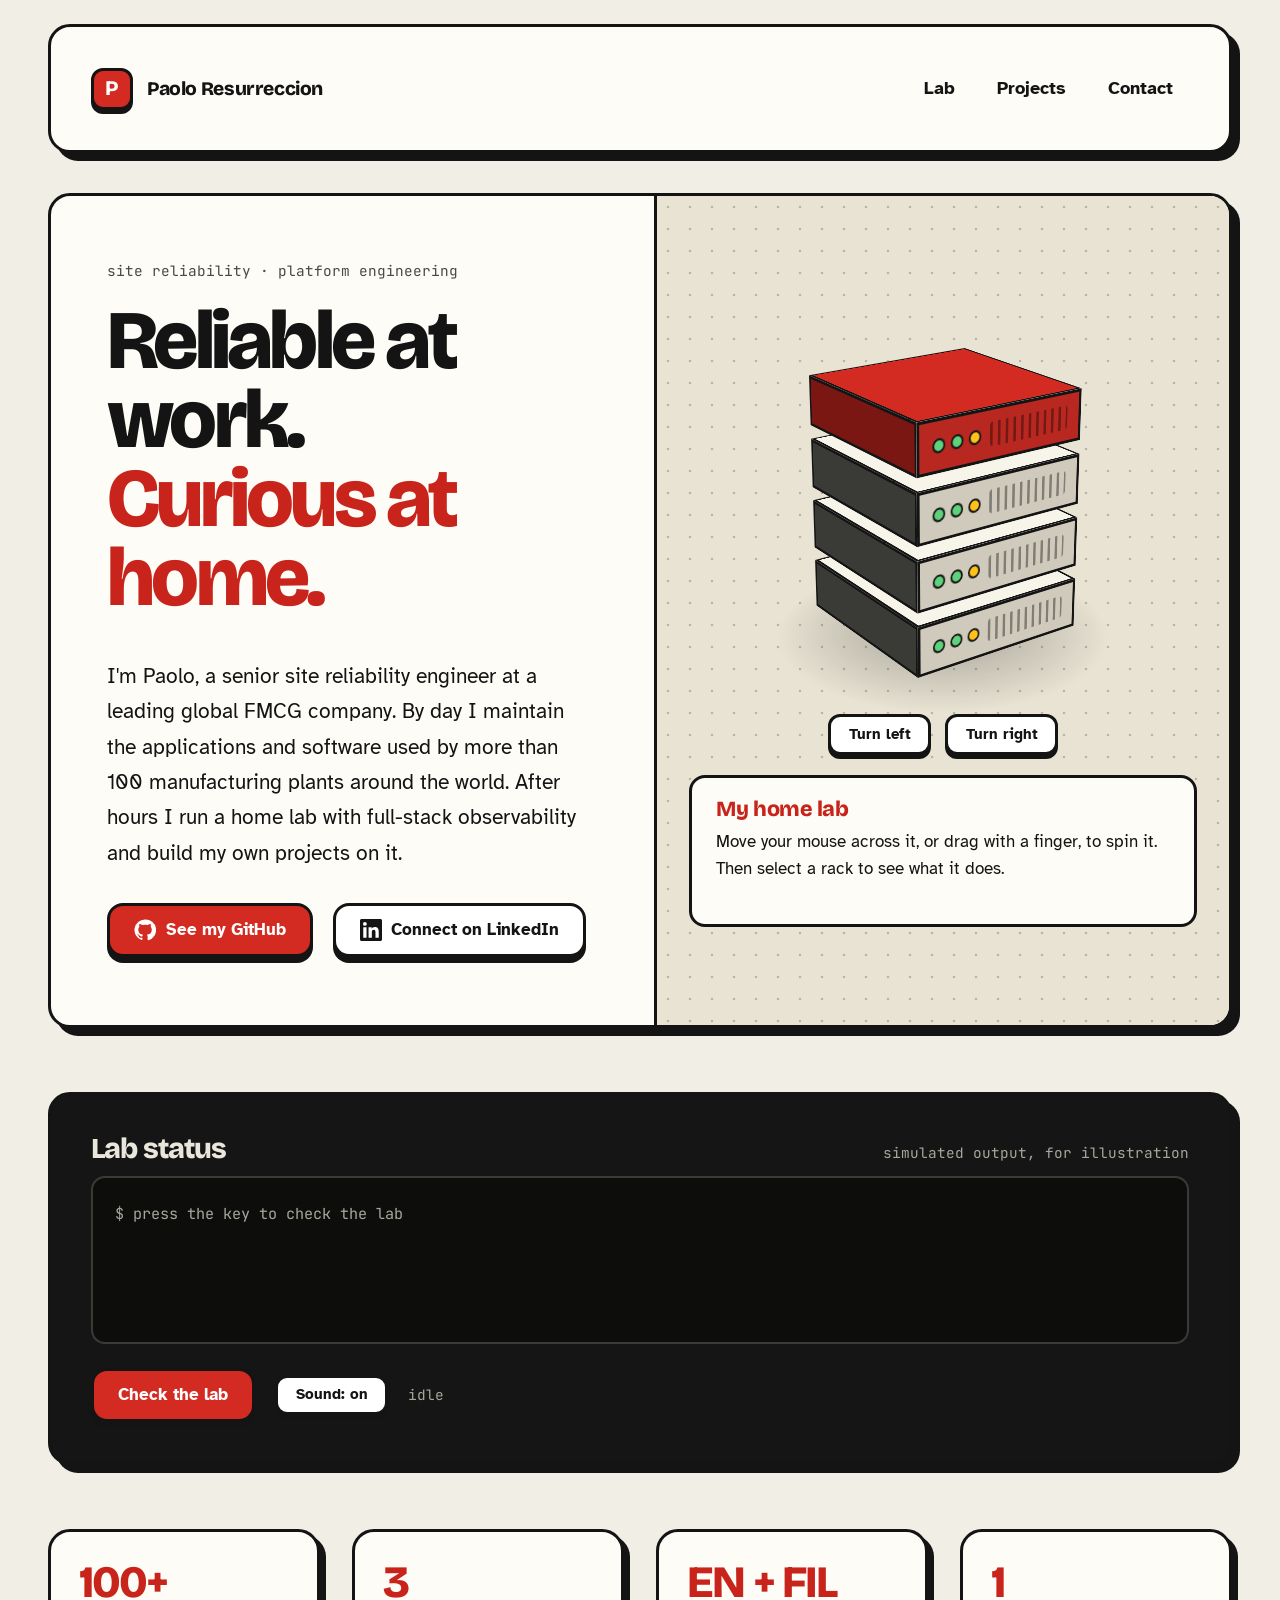
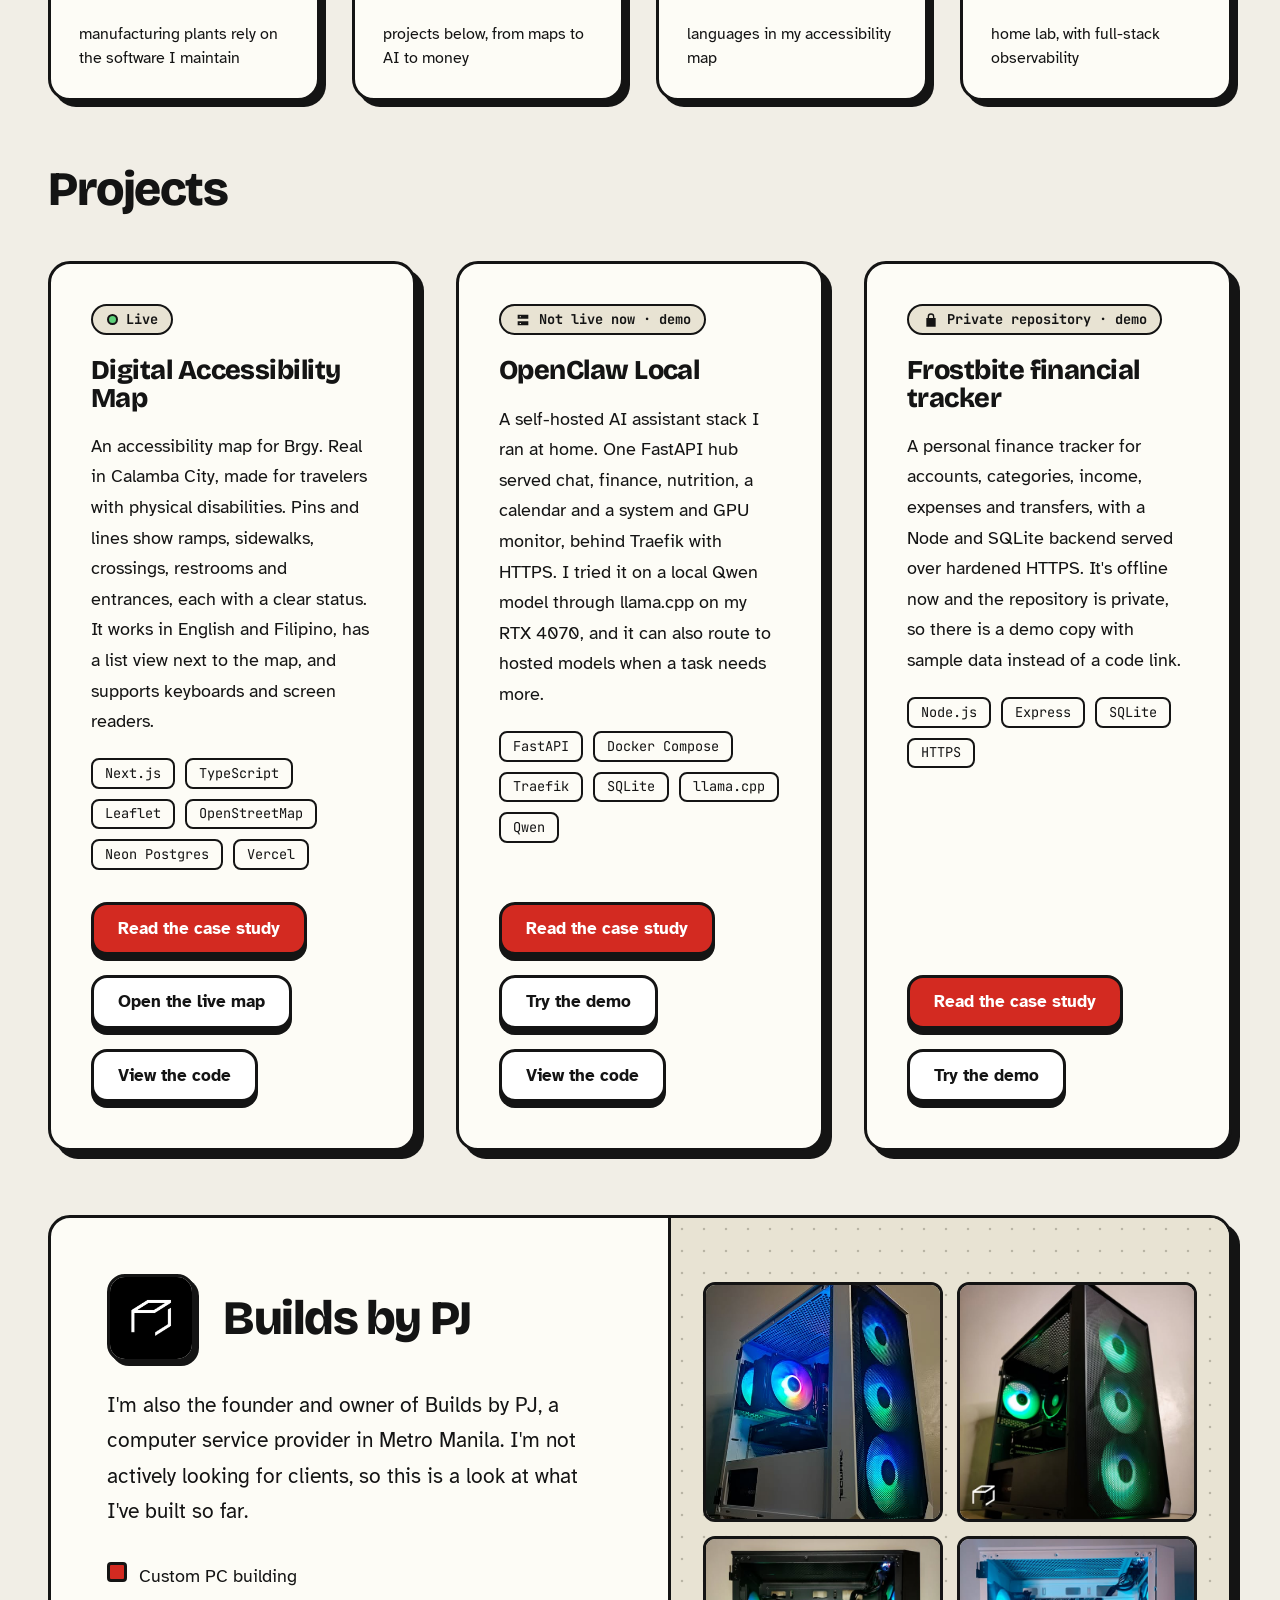
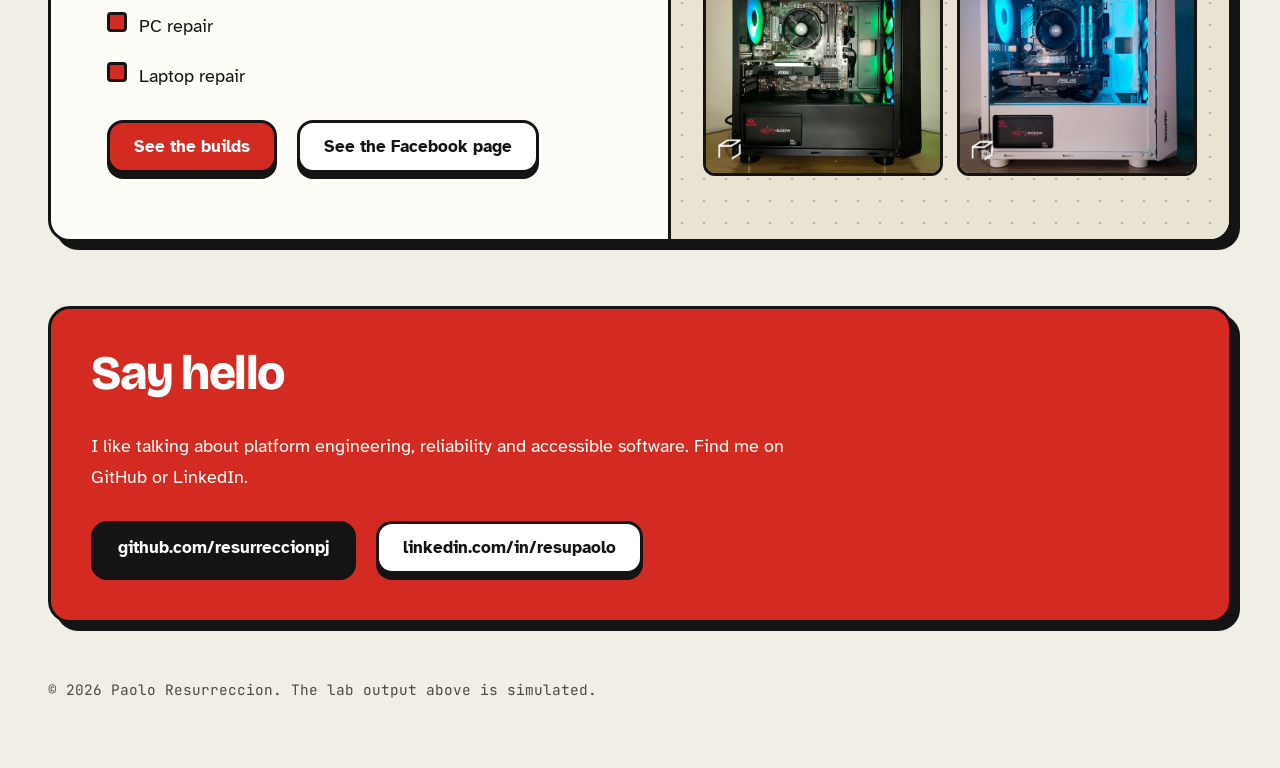
==== commit cd168020: "Add demo copies of Frostbite and OpenClaw, Builds by PJ logo and showcase tone Co-Authored-By: Claud" ====
--- a/index.html
+++ b/index.html
@@ -28,7 +28,6 @@
       <ul>
         <li><a href="#lab">Lab</a></li>
         <li><a href="#projects">Projects</a></li>
-        <li><a href="#builds">Builds by PJ</a></li>
         <li><a href="#contact">Contact</a></li>
       </ul>
     </nav>
@@ -137,27 +136,29 @@
         </li>
 
         <li class="card proj">
-          <p class="chip"><svg viewBox="0 0 24 24" width="16" height="16" aria-hidden="true" focusable="false"><path fill="currentColor" d="M4 4h16v6H4zm0 10h16v6H4zM7 6.5v1.5h2V6.5zm0 10v1.5h2v-1.5z"/></svg>Self-hosted</p>
+          <p class="chip"><svg viewBox="0 0 24 24" width="16" height="16" aria-hidden="true" focusable="false"><path fill="currentColor" d="M4 4h16v6H4zm0 10h16v6H4zM7 6.5v1.5h2V6.5zm0 10v1.5h2v-1.5z"/></svg>Not live now · demo</p>
           <h3>OpenClaw Local</h3>
-          <p>A self-hosted AI assistant stack I run at home. One FastAPI hub serves chat, finance, nutrition, a calendar and a system and GPU monitor, behind Traefik with HTTPS. I tried it on a local Qwen model through llama.cpp on my RTX 4070, and it can also route to hosted models when a task needs more.</p>
+          <p>A self-hosted AI assistant stack I ran at home. One FastAPI hub served chat, finance, nutrition, a calendar and a system and GPU monitor, behind Traefik with HTTPS. I tried it on a local Qwen model through llama.cpp on my RTX 4070, and it can also route to hosted models when a task needs more.</p>
           <ul class="tags" aria-label="Built with">
             <li>FastAPI</li><li>Docker Compose</li><li>Traefik</li><li>SQLite</li><li>llama.cpp</li><li>Qwen</li>
           </ul>
           <p class="links">
             <a class="key key-red" href="projects/openclaw-local.html">Read the case study</a>
+            <a class="key key-white" href="demos/openclaw/">Try the demo</a>
             <a class="key key-white" href="https://github.com/resurreccionpj/openclaw-local" rel="noopener">View the code</a>
           </p>
         </li>
 
         <li class="card proj">
-          <p class="chip"><svg viewBox="0 0 24 24" width="16" height="16" aria-hidden="true" focusable="false"><path fill="currentColor" d="M17 9V7a5 5 0 0 0-10 0v2H5v13h14V9h-2zm-8-2a3 3 0 0 1 6 0v2H9V7z"/></svg>Private repository</p>
+          <p class="chip"><svg viewBox="0 0 24 24" width="16" height="16" aria-hidden="true" focusable="false"><path fill="currentColor" d="M17 9V7a5 5 0 0 0-10 0v2H5v13h14V9h-2zm-8-2a3 3 0 0 1 6 0v2H9V7z"/></svg>Private repository · demo</p>
           <h3>Frostbite financial tracker</h3>
-          <p>A personal finance tracker for accounts, categories, income, expenses and transfers, with a Node and SQLite backend served over hardened HTTPS. The repository is private, so there is no code link.</p>
+          <p>A personal finance tracker for accounts, categories, income, expenses and transfers, with a Node and SQLite backend served over hardened HTTPS. It's offline now and the repository is private, so there is a demo copy with sample data instead of a code link.</p>
           <ul class="tags" aria-label="Built with">
             <li>Node.js</li><li>Express</li><li>SQLite</li><li>HTTPS</li>
           </ul>
           <p class="links">
             <a class="key key-red" href="projects/frostbite.html">Read the case study</a>
+            <a class="key key-white" href="demos/frostbite/">Try the demo</a>
           </p>
         </li>
       </ul>
@@ -165,16 +166,19 @@
 
     <section class="card builds" id="builds" aria-labelledby="builds-h">
       <div class="builds-text">
-        <h2 id="builds-h">Builds by PJ</h2>
-        <p class="lead">I'm also the founder and owner of Builds by PJ, a computer service provider in Metro Manila. Your build, your choice.</p>
+        <div class="brandrow">
+          <img class="brand-logo sm" src="assets/builds-by-pj-logo.png" width="1079" height="1079" alt="Builds by PJ logo: a white outlined cube on a black square.">
+          <h2 id="builds-h">Builds by PJ</h2>
+        </div>
+        <p class="lead">I'm also the founder and owner of Builds by PJ, a computer service provider in Metro Manila. I'm not actively looking for clients, so this is a look at what I've built so far.</p>
         <ul class="svc">
-          <li>Custom PC building, made to order</li>
+          <li>Custom PC building</li>
           <li>PC repair</li>
           <li>Laptop repair</li>
         </ul>
         <p class="links">
           <a class="key key-red" href="builds-by-pj.html">See the builds</a>
-          <a class="key key-white" href="https://www.facebook.com/buildsbypj" rel="noopener">Visit on Facebook</a>
+          <a class="key key-white" href="https://www.facebook.com/buildsbypj" rel="noopener">See the Facebook page</a>
         </p>
       </div>
       <div class="mosaic">
--- a/styles.css
+++ b/styles.css
@@ -560,3 +560,9 @@
   .mosaic { padding: 32px; gap: 14px; border-top: 0; border-left: 3px solid var(--line); align-content: center; }
   .shots-wide { grid-template-columns: 1fr 1fr; align-items: start; }
 }
+
+.brandrow { display: flex; flex-wrap: wrap; align-items: center; gap: 20px 28px; margin: 0 0 1.6rem; }
+.brandrow h1, .brandrow h2 { margin: 0; }
+.brandrow .chips { margin-bottom: .9rem; }
+.brand-logo { flex: none; width: 128px; height: 128px; background: #000; border: 3px solid var(--line); border-radius: 24px; box-shadow: 5px 5px 0 var(--line); }
+.brand-logo.sm { width: 88px; height: 88px; border-radius: 18px; box-shadow: 4px 4px 0 var(--line); }
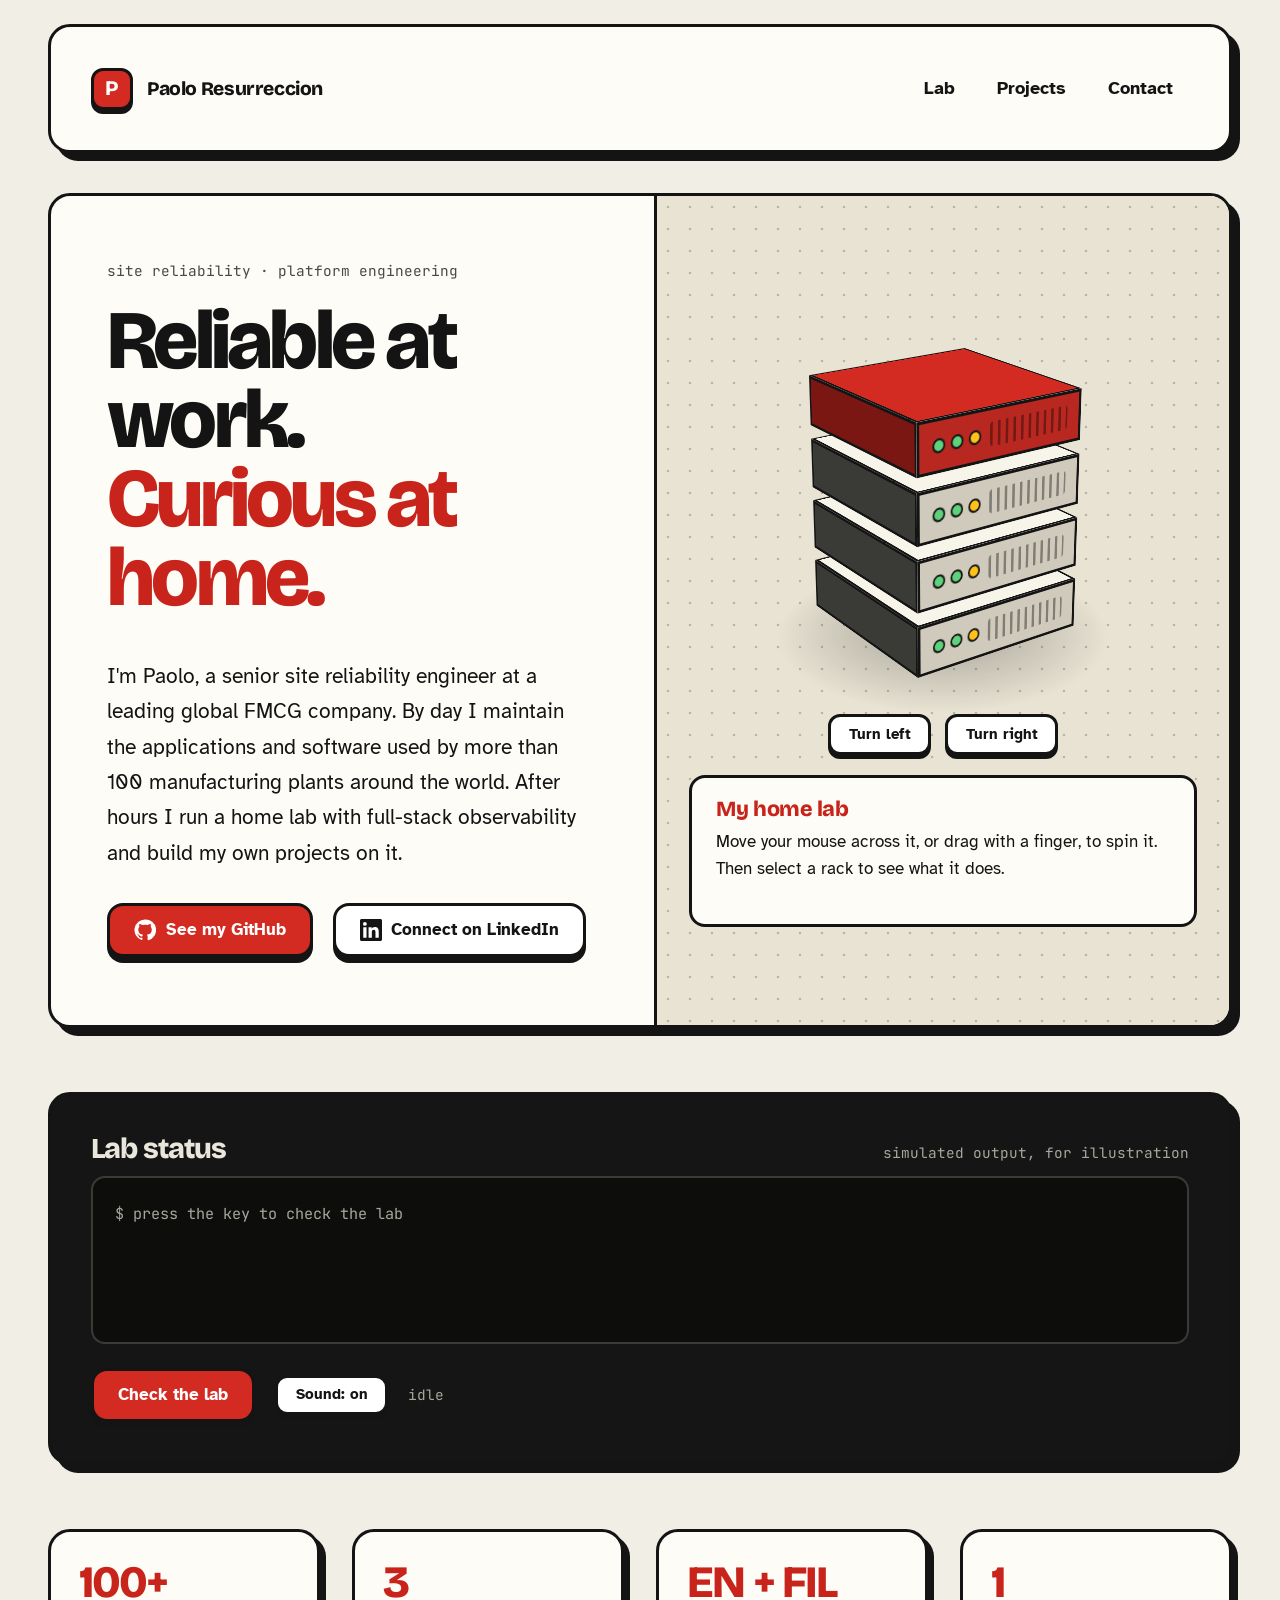
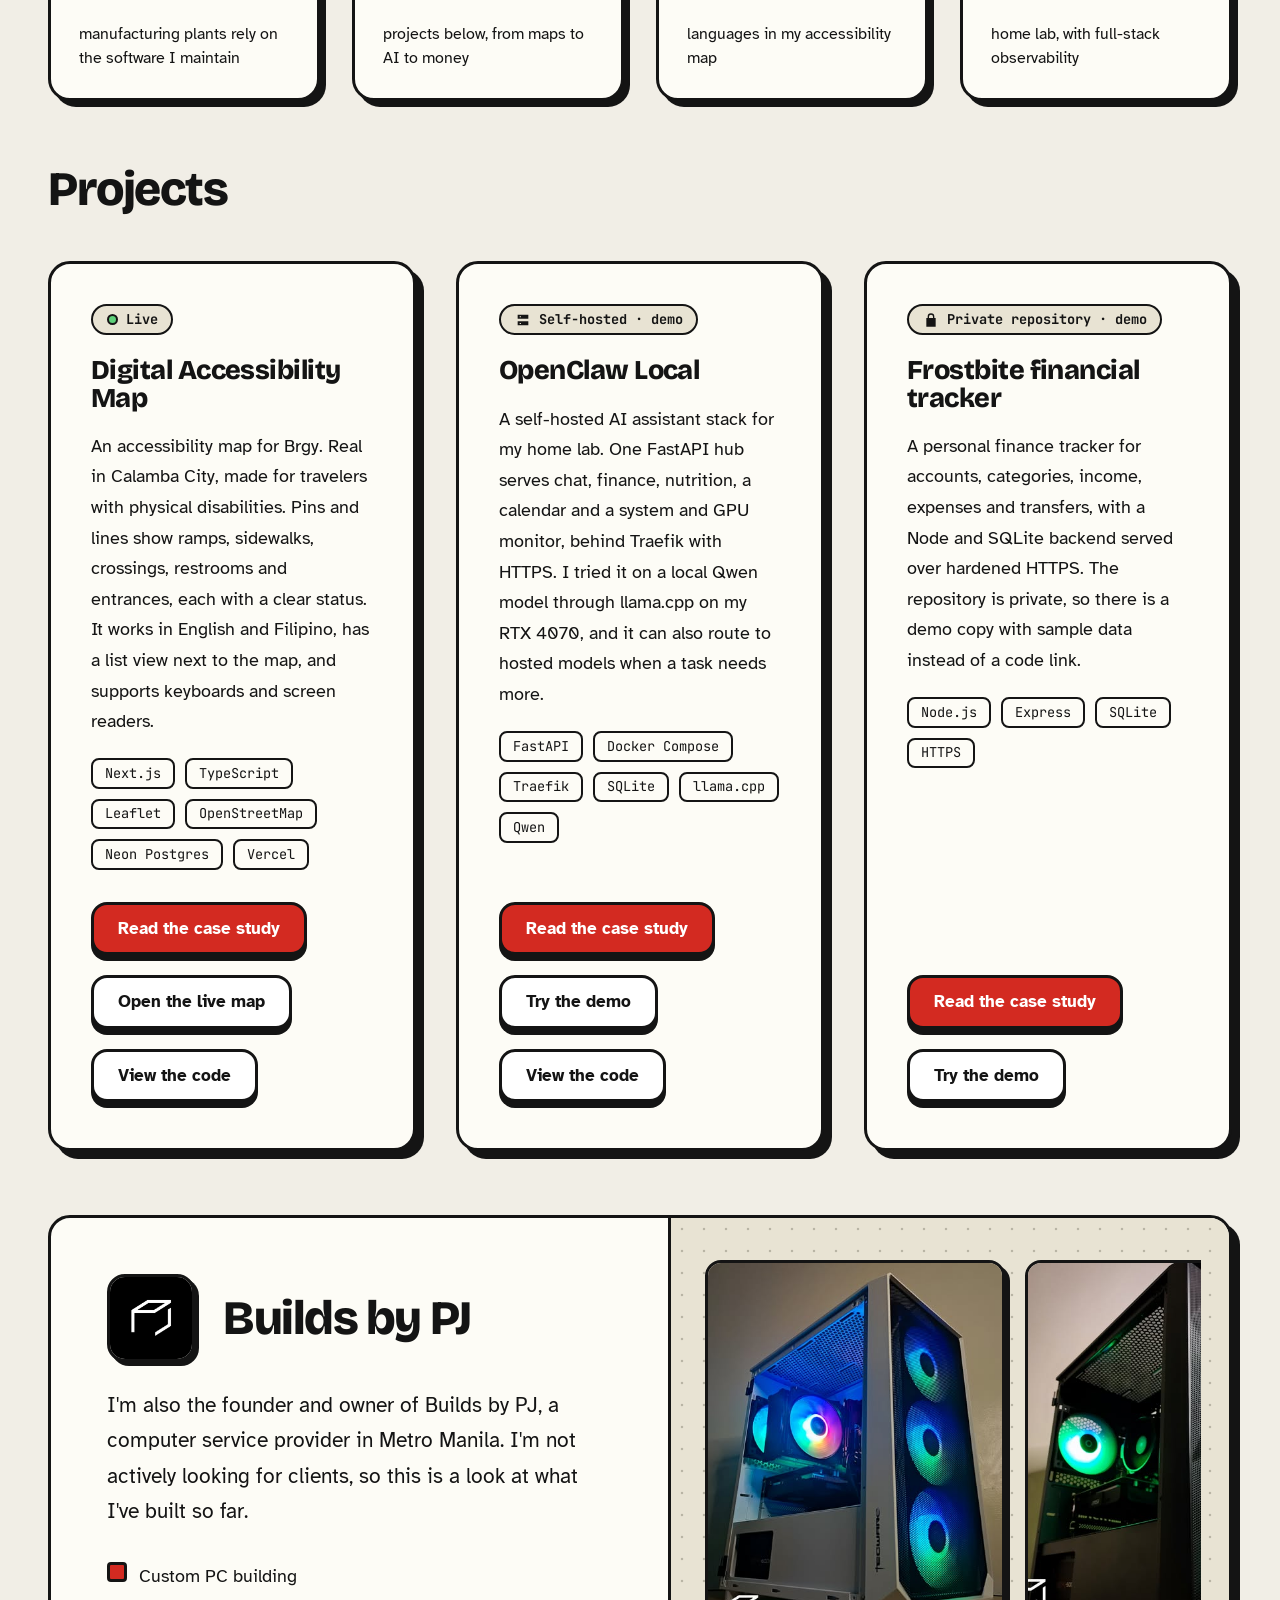
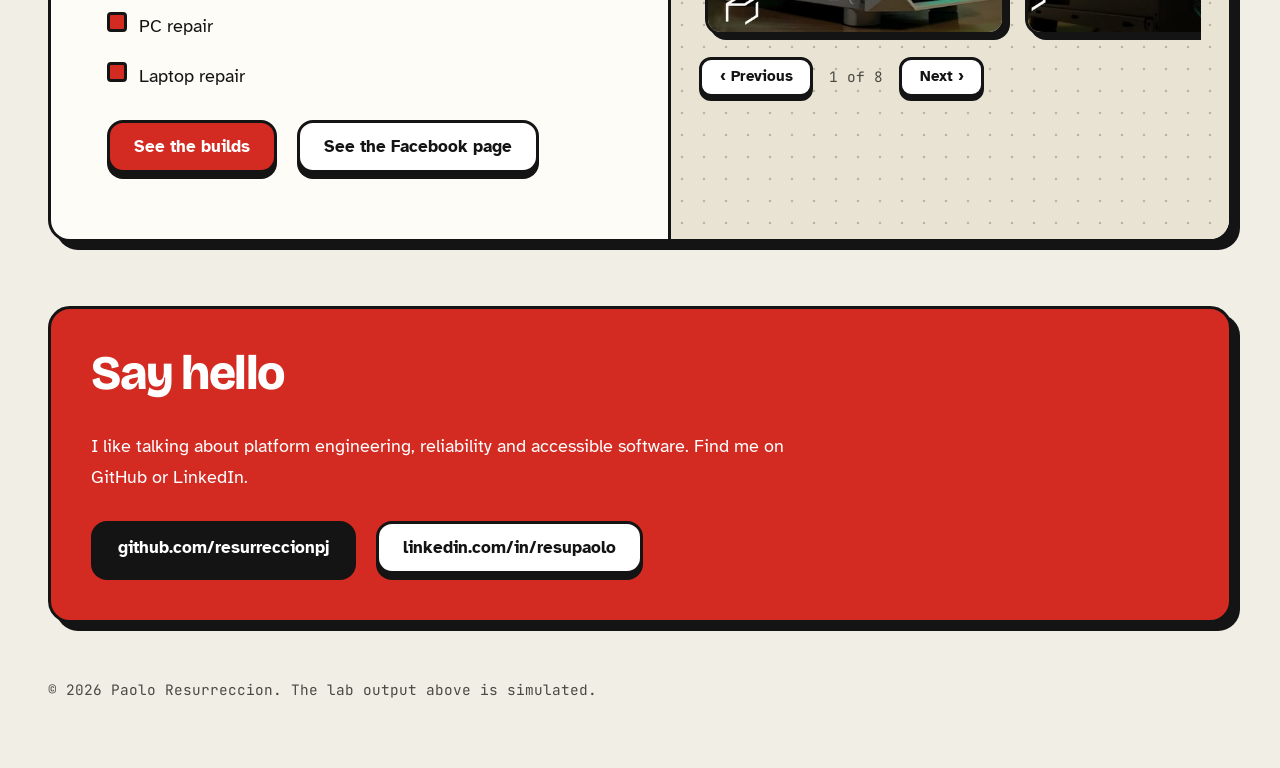
==== commit 4e18ae2a: "Swipeable build gallery, drop 'not live' wording and build dates Co-Authored-By: Claude Sonnet 5.5 <" ====
--- a/index.html
+++ b/index.html
@@ -15,6 +15,7 @@
   <link rel="stylesheet" href="https://fonts.googleapis.com/css2?family=Atkinson+Hyperlegible:wght@400;700&family=Bricolage+Grotesque:opsz,wght@12..96,700;12..96,800&family=JetBrains+Mono:wght@400;700&display=swap">
   <link rel="stylesheet" href="styles.css">
   <script src="main.js" defer></script>
+  <script src="gallery.js" defer></script>
 </head>
 <body>
   <a class="skip" href="#main">Skip to content</a>
@@ -136,9 +137,9 @@
         </li>
 
         <li class="card proj">
-          <p class="chip"><svg viewBox="0 0 24 24" width="16" height="16" aria-hidden="true" focusable="false"><path fill="currentColor" d="M4 4h16v6H4zm0 10h16v6H4zM7 6.5v1.5h2V6.5zm0 10v1.5h2v-1.5z"/></svg>Not live now · demo</p>
+          <p class="chip"><svg viewBox="0 0 24 24" width="16" height="16" aria-hidden="true" focusable="false"><path fill="currentColor" d="M4 4h16v6H4zm0 10h16v6H4zM7 6.5v1.5h2V6.5zm0 10v1.5h2v-1.5z"/></svg>Self-hosted · demo</p>
           <h3>OpenClaw Local</h3>
-          <p>A self-hosted AI assistant stack I ran at home. One FastAPI hub served chat, finance, nutrition, a calendar and a system and GPU monitor, behind Traefik with HTTPS. I tried it on a local Qwen model through llama.cpp on my RTX 4070, and it can also route to hosted models when a task needs more.</p>
+          <p>A self-hosted AI assistant stack for my home lab. One FastAPI hub serves chat, finance, nutrition, a calendar and a system and GPU monitor, behind Traefik with HTTPS. I tried it on a local Qwen model through llama.cpp on my RTX 4070, and it can also route to hosted models when a task needs more.</p>
           <ul class="tags" aria-label="Built with">
             <li>FastAPI</li><li>Docker Compose</li><li>Traefik</li><li>SQLite</li><li>llama.cpp</li><li>Qwen</li>
           </ul>
@@ -152,7 +153,7 @@
         <li class="card proj">
           <p class="chip"><svg viewBox="0 0 24 24" width="16" height="16" aria-hidden="true" focusable="false"><path fill="currentColor" d="M17 9V7a5 5 0 0 0-10 0v2H5v13h14V9h-2zm-8-2a3 3 0 0 1 6 0v2H9V7z"/></svg>Private repository · demo</p>
           <h3>Frostbite financial tracker</h3>
-          <p>A personal finance tracker for accounts, categories, income, expenses and transfers, with a Node and SQLite backend served over hardened HTTPS. It's offline now and the repository is private, so there is a demo copy with sample data instead of a code link.</p>
+          <p>A personal finance tracker for accounts, categories, income, expenses and transfers, with a Node and SQLite backend served over hardened HTTPS. The repository is private, so there is a demo copy with sample data instead of a code link.</p>
           <ul class="tags" aria-label="Built with">
             <li>Node.js</li><li>Express</li><li>SQLite</li><li>HTTPS</li>
           </ul>
@@ -181,11 +182,24 @@
           <a class="key key-white" href="https://www.facebook.com/buildsbypj" rel="noopener">See the Facebook page</a>
         </p>
       </div>
-      <div class="mosaic">
-          <img src="assets/builds/white-case-rgb.jpg" width="590" height="590" loading="lazy" alt="A white PC case with a mesh front and three glowing RGB fans, photographed from a low angle.">
-          <img src="assets/builds/black-case-green.jpg" width="590" height="590" loading="lazy" alt="A black PC tower with a mesh front and three green glowing fans.">
-          <img src="assets/builds/side-view-msi.jpg" width="590" height="590" loading="lazy" alt="The side of a finished PC through a glass panel, showing a graphics card, a CPU cooler and green lit fans.">
-          <img src="assets/builds/white-build-cyan.jpg" width="590" height="590" loading="lazy" alt="A white PC with a glass side panel and cyan lighting inside.">
+      <div class="mosaic gal">
+        <div class="carousel compact" role="region" aria-roledescription="carousel" aria-label="Photos of PCs I've built">
+          <ul class="track" tabindex="0" aria-label="Swipe or scroll sideways to see more">
+          <li class="slide" role="group" aria-roledescription="slide" aria-label="1 of 8"><img src="assets/builds/white-case-rgb.jpg" width="590" height="590" draggable="false" alt="A white PC case with a mesh front and three glowing RGB fans, photographed from a low angle."></li>
+          <li class="slide" role="group" aria-roledescription="slide" aria-label="2 of 8"><img src="assets/builds/black-case-green.jpg" width="590" height="590" draggable="false" loading="lazy" alt="A black PC tower with a mesh front and three green glowing fans."></li>
+          <li class="slide" role="group" aria-roledescription="slide" aria-label="3 of 8"><img src="assets/builds/side-view-msi.jpg" width="590" height="590" draggable="false" loading="lazy" alt="The side of a finished PC through a glass panel, showing a graphics card, a CPU cooler and green lit fans."></li>
+          <li class="slide" role="group" aria-roledescription="slide" aria-label="4 of 8"><img src="assets/builds/white-build-cyan.jpg" width="590" height="590" draggable="false" loading="lazy" alt="A white PC with a glass side panel and cyan lighting inside."></li>
+          <li class="slide" role="group" aria-roledescription="slide" aria-label="5 of 8"><img src="assets/builds/pink-tower.jpg" width="590" height="590" draggable="false" loading="lazy" alt="A black and white tower with magenta lit fans seen through the glass panel."></li>
+          <li class="slide" role="group" aria-roledescription="slide" aria-label="6 of 8"><img src="assets/builds/purple-liquid-cooler.jpg" width="590" height="590" draggable="false" loading="lazy" alt="A close-up of a liquid cooler and purple lighting inside a PC."></li>
+          <li class="slide" role="group" aria-roledescription="slide" aria-label="7 of 8"><img src="assets/builds/red-glow.jpg" width="590" height="590" draggable="false" loading="lazy" alt="The inside of a white PC lit red, with a graphics card and red fans."></li>
+          <li class="slide" role="group" aria-roledescription="slide" aria-label="8 of 8"><img src="assets/builds/blue-fans-closeup.jpg" width="590" height="590" draggable="false" loading="lazy" alt="A close-up of blue lit fans and a graphics card inside a PC."></li>
+          </ul>
+          <div class="car-ui">
+            <button class="key key-white sm" type="button" data-car="-1">&lsaquo; Previous</button>
+            <span class="car-count" aria-live="polite">1 of 8</span>
+            <button class="key key-white sm" type="button" data-car="1">Next &rsaquo;</button>
+          </div>
+        </div>
       </div>
     </section>
 
--- a/styles.css
+++ b/styles.css
@@ -566,3 +566,46 @@
 .brandrow .chips { margin-bottom: .9rem; }
 .brand-logo { flex: none; width: 128px; height: 128px; background: #000; border: 3px solid var(--line); border-radius: 24px; box-shadow: 5px 5px 0 var(--line); }
 .brand-logo.sm { width: 88px; height: 88px; border-radius: 18px; box-shadow: 4px 4px 0 var(--line); }
+
+/* swipeable gallery */
+.carousel { min-width: 0; max-width: 100%; }
+.track {
+  position: relative;
+  display: flex;
+  gap: 20px;
+  margin: 0;
+  padding: 6px 6px 18px;
+  overflow-x: auto;
+  scroll-snap-type: x mandatory;
+  scroll-padding-inline: 6px;
+  overscroll-behavior-x: contain;
+  scrollbar-width: none;
+  -webkit-overflow-scrolling: touch;
+  cursor: grab;
+}
+.track::-webkit-scrollbar { display: none; }
+.track.drag { scroll-snap-type: none; cursor: grabbing; }
+.slide { flex: 0 0 min(78%, 340px); margin: 0; scroll-snap-align: start; }
+.slide img {
+  display: block;
+  width: 100%;
+  height: auto;
+  aspect-ratio: 4 / 5;
+  object-fit: cover;
+  background: var(--sand);
+  border: 3px solid var(--line);
+  border-radius: 16px;
+  box-shadow: 5px 5px 0 var(--line);
+  user-select: none;
+  -webkit-user-drag: none;
+}
+.car-ui { display: flex; align-items: center; gap: 16px; margin-top: 4px; }
+.car-count { font: 400 .9rem/1.4 var(--font-mono); color: var(--muted); }
+.mosaic.gal { display: block; padding: 24px 20px 20px; }
+.carousel.compact .slide { flex-basis: min(72%, 300px); }
+
+@media (min-width: 900px) {
+  .mosaic.gal { padding: 36px 28px 28px; align-content: normal; }
+}
+
+.dsec .slide { flex-basis: min(78%, 420px); }
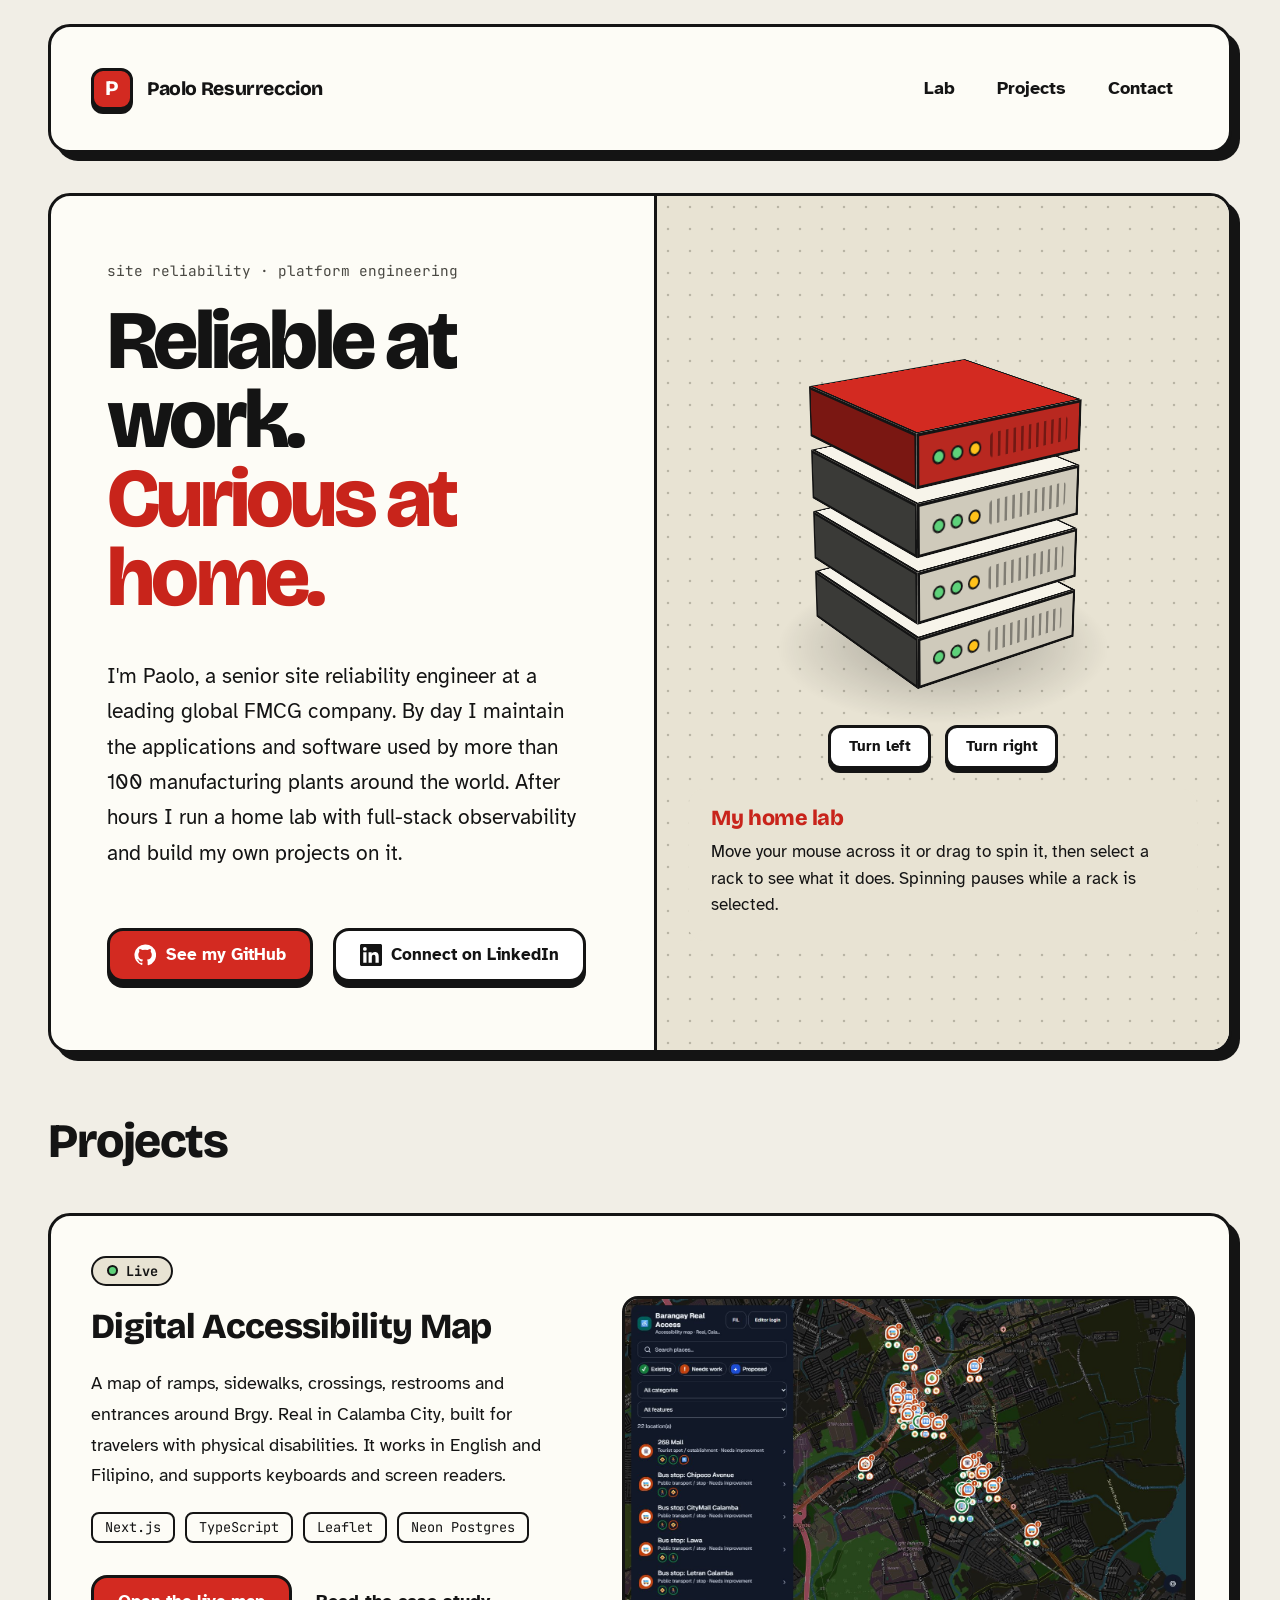
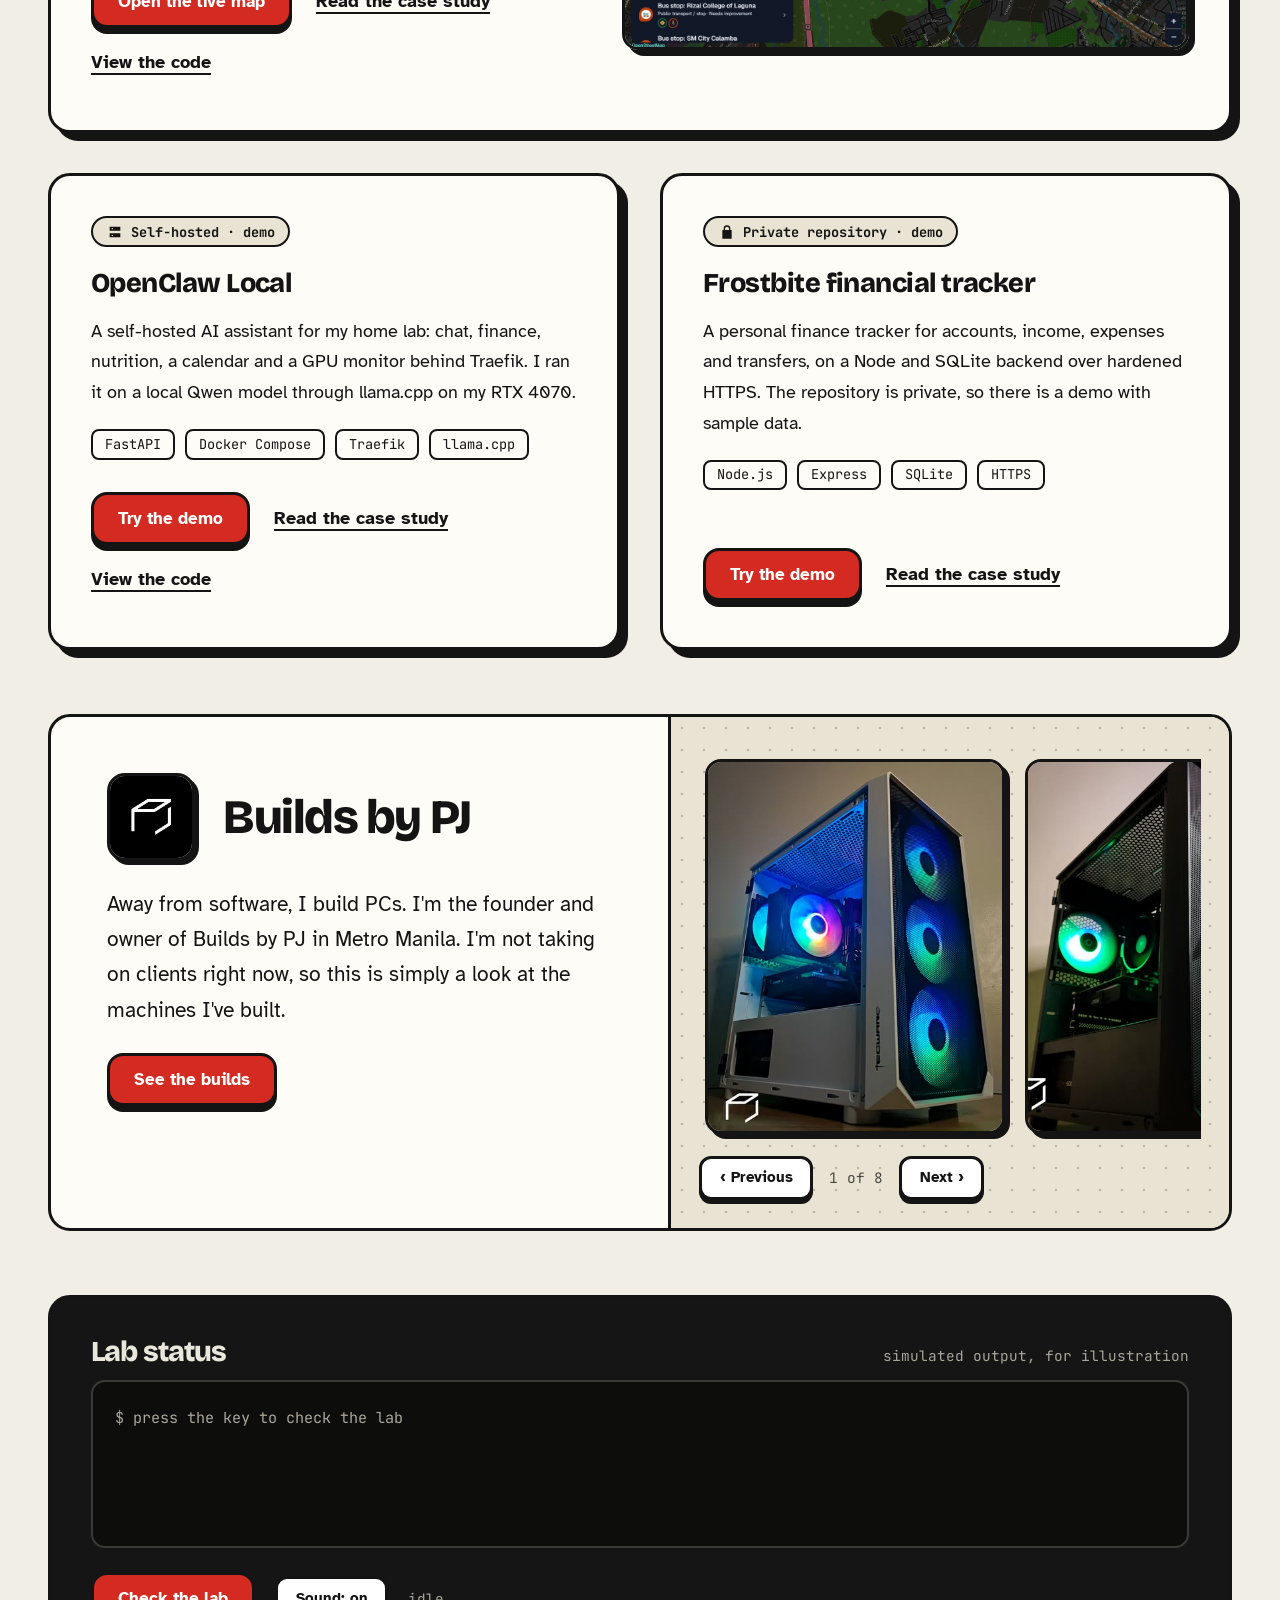
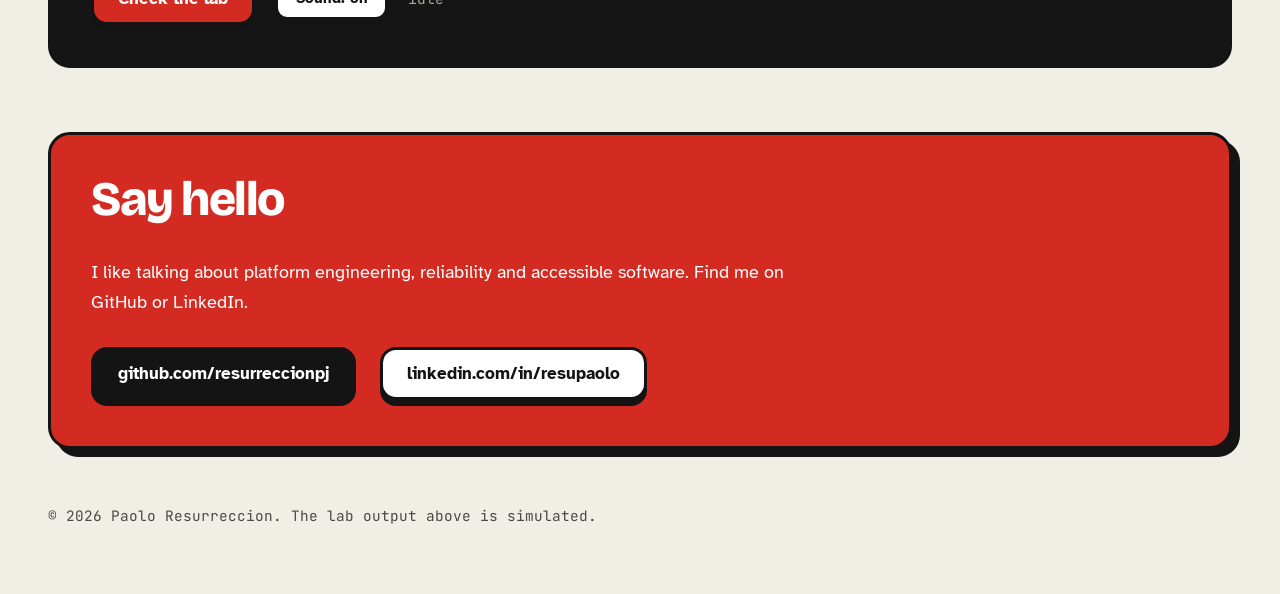
==== commit a74b4483: "Rebalance homepage hierarchy after design critique Feature the live map, one primary button per proj" ====
--- a/index.html
+++ b/index.html
@@ -40,19 +40,9 @@
         <p class="mono">site reliability · platform engineering</p>
         <h1 id="hello">Reliable at work.<br><em>Curious at home.</em></h1>
         <p class="lead">I'm Paolo, a senior site reliability engineer at a leading global FMCG company. By day I maintain the applications and software used by more than 100 manufacturing plants around the world. After hours I run a home lab with full-stack observability and build my own projects on it.</p>
-        <p class="actions">
-          <a class="key key-red" href="https://github.com/resurreccionpj" rel="me noopener">
-            <svg viewBox="0 0 24 24" width="22" height="22" aria-hidden="true" focusable="false"><path fill="currentColor" d="M12 .5a11.5 11.5 0 0 0-3.64 22.41c.58.1.79-.25.79-.56v-2c-3.2.7-3.87-1.36-3.87-1.36-.52-1.33-1.28-1.69-1.28-1.69-1.04-.71.08-.7.08-.7 1.15.08 1.76 1.18 1.76 1.18 1.03 1.76 2.69 1.25 3.35.96.1-.75.4-1.25.73-1.54-2.55-.29-5.24-1.28-5.24-5.69 0-1.26.45-2.28 1.18-3.09-.12-.29-.51-1.46.11-3.05 0 0 .97-.31 3.17 1.18a11 11 0 0 1 5.77 0c2.2-1.49 3.17-1.18 3.17-1.18.62 1.59.23 2.76.11 3.05.74.81 1.18 1.83 1.18 3.09 0 4.42-2.69 5.39-5.25 5.68.41.36.78 1.06.78 2.14v3.17c0 .31.21.67.8.56A11.5 11.5 0 0 0 12 .5z"/></svg>
-            See my GitHub
-          </a>
-          <a class="key key-white" href="https://www.linkedin.com/in/resupaolo/" rel="me noopener">
-            <svg viewBox="0 0 24 24" width="22" height="22" aria-hidden="true" focusable="false"><path fill="currentColor" d="M20.45 20.45h-3.56v-5.57c0-1.33-.03-3.04-1.85-3.04-1.86 0-2.14 1.45-2.14 2.94v5.67H9.34V9h3.41v1.56h.05c.48-.9 1.64-1.85 3.37-1.85 3.6 0 4.27 2.37 4.27 5.46v6.28zM5.34 7.43a2.07 2.07 0 1 1 0-4.14 2.07 2.07 0 0 1 0 4.14zM7.12 20.45H3.56V9h3.56v11.45zM22.22 0H1.77C.79 0 0 .77 0 1.73v20.54C0 23.23.79 24 1.77 24h20.45c.98 0 1.78-.77 1.78-1.73V1.73C24 .77 23.2 0 22.22 0z"/></svg>
-            Connect on LinkedIn
-          </a>
-        </p>
-      </div>
-
-      <div class="hero-art">
+      </div>
+
+      <div class="hero-art" id="lab">
         <div class="lab" role="group" aria-label="Interactive home lab. Move the mouse or drag to spin it, then select a rack to learn more.">
           <div class="stage" id="stage">
             <div class="rig" id="rig">
@@ -93,73 +83,69 @@
           </p>
           <div class="rack-info" aria-live="polite">
             <p class="rt" id="rack-title">My home lab</p>
-            <p id="rack-text">Move your mouse across it, or drag with a finger, to spin it. Then select a rack to see what it does.</p>
+            <p id="rack-text">Move your mouse across it or drag to spin it, then select a rack to see what it does. Spinning pauses while a rack is selected.</p>
           </div>
         </div>
       </div>
-    </section>
-
-    <section class="card term" id="lab" aria-labelledby="lab-h">
-      <div class="term-head">
-        <h2 id="lab-h">Lab status</h2>
-        <p class="mono dim">simulated output, for illustration</p>
-      </div>
-      <pre id="log" role="log" aria-live="polite" aria-label="Lab status output"><span class="dim">$ press the key to check the lab</span></pre>
-      <p class="term-foot">
-        <button class="key key-red" id="run" type="button">Check the lab</button>
-        <button class="key key-white sm" id="sound" type="button">Sound: on</button>
-        <span class="mono dim" id="state">idle</span>
-      </p>
-    </section>
-
-    <section class="stats" aria-label="At a glance">
-      <div class="card stat"><p class="big">100+</p><p>manufacturing plants rely on the software I maintain</p></div>
-      <div class="card stat"><p class="big">3</p><p>projects below, from maps to AI to money</p></div>
-      <div class="card stat"><p class="big">EN + FIL</p><p>languages in my accessibility map</p></div>
-      <div class="card stat"><p class="big">1</p><p>home lab, with full-stack observability</p></div>
+
+      <p class="actions">
+        <a class="key key-red" href="https://github.com/resurreccionpj" rel="me noopener">
+          <svg viewBox="0 0 24 24" width="22" height="22" aria-hidden="true" focusable="false"><path fill="currentColor" d="M12 .5a11.5 11.5 0 0 0-3.64 22.41c.58.1.79-.25.79-.56v-2c-3.2.7-3.87-1.36-3.87-1.36-.52-1.33-1.28-1.69-1.28-1.69-1.04-.71.08-.7.08-.7 1.15.08 1.76 1.18 1.76 1.18 1.03 1.76 2.69 1.25 3.35.96.1-.75.4-1.25.73-1.54-2.55-.29-5.24-1.28-5.24-5.69 0-1.26.45-2.28 1.18-3.09-.12-.29-.51-1.46.11-3.05 0 0 .97-.31 3.17 1.18a11 11 0 0 1 5.77 0c2.2-1.49 3.17-1.18 3.17-1.18.62 1.59.23 2.76.11 3.05.74.81 1.18 1.83 1.18 3.09 0 4.42-2.69 5.39-5.25 5.68.41.36.78 1.06.78 2.14v3.17c0 .31.21.67.8.56A11.5 11.5 0 0 0 12 .5z"/></svg>
+          See my GitHub
+        </a>
+        <a class="key key-white" href="https://www.linkedin.com/in/resupaolo/" rel="me noopener">
+          <svg viewBox="0 0 24 24" width="22" height="22" aria-hidden="true" focusable="false"><path fill="currentColor" d="M20.45 20.45h-3.56v-5.57c0-1.33-.03-3.04-1.85-3.04-1.86 0-2.14 1.45-2.14 2.94v5.67H9.34V9h3.41v1.56h.05c.48-.9 1.64-1.85 3.37-1.85 3.6 0 4.27 2.37 4.27 5.46v6.28zM5.34 7.43a2.07 2.07 0 1 1 0-4.14 2.07 2.07 0 0 1 0 4.14zM7.12 20.45H3.56V9h3.56v11.45zM22.22 0H1.77C.79 0 0 .77 0 1.73v20.54C0 23.23.79 24 1.77 24h20.45c.98 0 1.78-.77 1.78-1.73V1.73C24 .77 23.2 0 22.22 0z"/></svg>
+          Connect on LinkedIn
+        </a>
+        </p>
     </section>
 
     <section class="projects" id="projects" aria-labelledby="projects-h">
       <h2 id="projects-h">Projects</h2>
       <ul class="cards">
-        <li class="card proj">
-          <p class="chip chip-live"><span class="dot" aria-hidden="true"></span>Live</p>
-          <h3>Digital Accessibility Map</h3>
-          <p>An accessibility map for Brgy. Real in Calamba City, made for travelers with physical disabilities. Pins and lines show ramps, sidewalks, crossings, restrooms and entrances, each with a clear status. It works in English and Filipino, has a list view next to the map, and supports keyboards and screen readers.</p>
-          <ul class="tags" aria-label="Built with">
-            <li>Next.js</li><li>TypeScript</li><li>Leaflet</li><li>OpenStreetMap</li><li>Neon Postgres</li><li>Vercel</li>
-          </ul>
-          <p class="links">
-            <a class="key key-red" href="projects/digital-accessibility-map.html">Read the case study</a>
-            <a class="key key-white" href="https://barangay-real-access.vercel.app" rel="noopener">Open the live map</a>
-            <a class="key key-white" href="https://github.com/resurreccionpj/digital-accesibility-map" rel="noopener">View the code</a>
-          </p>
+        <li class="card proj feature">
+          <div class="proj-body">
+            <p class="chip chip-live"><span class="dot" aria-hidden="true"></span>Live</p>
+            <h3>Digital Accessibility Map</h3>
+            <p>A map of ramps, sidewalks, crossings, restrooms and entrances around Brgy. Real in Calamba City, built for travelers with physical disabilities. It works in English and Filipino, and supports keyboards and screen readers.</p>
+            <ul class="tags" aria-label="Built with">
+              <li>Next.js</li><li>TypeScript</li><li>Leaflet</li><li>Neon Postgres</li>
+            </ul>
+            <p class="links">
+              <a class="key key-red" href="https://barangay-real-access.vercel.app" rel="noopener">Open the live map</a>
+              <a class="more" href="projects/digital-accessibility-map.html">Read the case study</a>
+              <a class="more" href="https://github.com/resurreccionpj/digital-accesibility-map" rel="noopener">View the code</a>
+            </p>
+          </div>
+          <a class="proj-shot" href="https://barangay-real-access.vercel.app" rel="noopener" tabindex="-1" aria-hidden="true">
+            <img src="assets/shots/map-desktop.jpg" width="1440" height="900" loading="lazy" alt="">
+          </a>
         </li>
 
         <li class="card proj">
           <p class="chip"><svg viewBox="0 0 24 24" width="16" height="16" aria-hidden="true" focusable="false"><path fill="currentColor" d="M4 4h16v6H4zm0 10h16v6H4zM7 6.5v1.5h2V6.5zm0 10v1.5h2v-1.5z"/></svg>Self-hosted · demo</p>
           <h3>OpenClaw Local</h3>
-          <p>A self-hosted AI assistant stack for my home lab. One FastAPI hub serves chat, finance, nutrition, a calendar and a system and GPU monitor, behind Traefik with HTTPS. I tried it on a local Qwen model through llama.cpp on my RTX 4070, and it can also route to hosted models when a task needs more.</p>
+          <p>A self-hosted AI assistant for my home lab: chat, finance, nutrition, a calendar and a GPU monitor behind Traefik. I ran it on a local Qwen model through llama.cpp on my RTX 4070.</p>
           <ul class="tags" aria-label="Built with">
-            <li>FastAPI</li><li>Docker Compose</li><li>Traefik</li><li>SQLite</li><li>llama.cpp</li><li>Qwen</li>
+            <li>FastAPI</li><li>Docker Compose</li><li>Traefik</li><li>llama.cpp</li>
           </ul>
           <p class="links">
-            <a class="key key-red" href="projects/openclaw-local.html">Read the case study</a>
-            <a class="key key-white" href="demos/openclaw/">Try the demo</a>
-            <a class="key key-white" href="https://github.com/resurreccionpj/openclaw-local" rel="noopener">View the code</a>
+            <a class="key key-red" href="demos/openclaw/">Try the demo</a>
+            <a class="more" href="projects/openclaw-local.html">Read the case study</a>
+            <a class="more" href="https://github.com/resurreccionpj/openclaw-local" rel="noopener">View the code</a>
           </p>
         </li>
 
         <li class="card proj">
           <p class="chip"><svg viewBox="0 0 24 24" width="16" height="16" aria-hidden="true" focusable="false"><path fill="currentColor" d="M17 9V7a5 5 0 0 0-10 0v2H5v13h14V9h-2zm-8-2a3 3 0 0 1 6 0v2H9V7z"/></svg>Private repository · demo</p>
           <h3>Frostbite financial tracker</h3>
-          <p>A personal finance tracker for accounts, categories, income, expenses and transfers, with a Node and SQLite backend served over hardened HTTPS. The repository is private, so there is a demo copy with sample data instead of a code link.</p>
+          <p>A personal finance tracker for accounts, income, expenses and transfers, on a Node and SQLite backend over hardened HTTPS. The repository is private, so there is a demo with sample data.</p>
           <ul class="tags" aria-label="Built with">
             <li>Node.js</li><li>Express</li><li>SQLite</li><li>HTTPS</li>
           </ul>
           <p class="links">
-            <a class="key key-red" href="projects/frostbite.html">Read the case study</a>
-            <a class="key key-white" href="demos/frostbite/">Try the demo</a>
+            <a class="key key-red" href="demos/frostbite/">Try the demo</a>
+            <a class="more" href="projects/frostbite.html">Read the case study</a>
           </p>
         </li>
       </ul>
@@ -171,15 +157,9 @@
           <img class="brand-logo sm" src="assets/builds-by-pj-logo.png" width="1079" height="1079" alt="Builds by PJ logo: a white outlined cube on a black square.">
           <h2 id="builds-h">Builds by PJ</h2>
         </div>
-        <p class="lead">I'm also the founder and owner of Builds by PJ, a computer service provider in Metro Manila. I'm not actively looking for clients, so this is a look at what I've built so far.</p>
-        <ul class="svc">
-          <li>Custom PC building</li>
-          <li>PC repair</li>
-          <li>Laptop repair</li>
-        </ul>
+        <p class="lead">Away from software, I build PCs. I'm the founder and owner of Builds by PJ in Metro Manila. I'm not taking on clients right now, so this is simply a look at the machines I've built.</p>
         <p class="links">
           <a class="key key-red" href="builds-by-pj.html">See the builds</a>
-          <a class="key key-white" href="https://www.facebook.com/buildsbypj" rel="noopener">See the Facebook page</a>
         </p>
       </div>
       <div class="mosaic gal">
@@ -203,6 +183,19 @@
       </div>
     </section>
 
+    <section class="card term" id="status" aria-labelledby="lab-h">
+      <div class="term-head">
+        <h2 id="lab-h">Lab status</h2>
+        <p class="mono dim">simulated output, for illustration</p>
+      </div>
+      <pre id="log" role="log" aria-live="polite" aria-label="Lab status output"><span class="dim">$ press the key to check the lab</span></pre>
+      <p class="term-foot">
+        <button class="key key-red" id="run" type="button">Check the lab</button>
+        <button class="key key-white sm" id="sound" type="button">Sound: on</button>
+        <span class="mono dim" id="state">idle</span>
+      </p>
+    </section>
+
     <section class="card contact" id="contact" aria-labelledby="contact-h">
       <h2 id="contact-h">Say hello</h2>
       <p>I like talking about platform engineering, reliability and accessible software. Find me on GitHub or LinkedIn.</p>
--- a/styles.css
+++ b/styles.css
@@ -170,13 +170,16 @@
 .key:hover { filter: brightness(1.06); }
 .key:active { transform: translateY(5px); box-shadow: 0 1px 0 var(--line); }
 .key:disabled { opacity: .7; cursor: progress; }
-.key.sm { padding: .45rem 1.1rem; font-size: .95rem; border-radius: 12px; box-shadow: 0 4px 0 var(--line); }
+.key.sm { min-height: 44px; padding: .45rem 1.1rem; font-size: .95rem; border-radius: 12px; box-shadow: 0 4px 0 var(--line); }
 .key.sm:active { transform: translateY(3px); box-shadow: 0 1px 0 var(--line); }
 
 /* hero */
-.card.hero { padding: 0; overflow: hidden; display: grid; }
-
-.hero-text { padding: 36px 28px 40px; }
+.card.hero { padding: 0; overflow: hidden; display: grid; grid-template-areas: "text" "art" "actions"; }
+.hero-text { grid-area: text; }
+.hero-art { grid-area: art; }
+.card.hero .actions { grid-area: actions; margin: 0; padding: 28px 28px 36px; border-top: 3px solid var(--line); }
+
+.hero-text { padding: 36px 28px 32px; }
 
 h1 {
   font-size: clamp(2.7rem, 8vw, 5.2rem);
@@ -188,7 +191,7 @@
 
 .lead { font-size: clamp(1.1rem, 2.2vw, 1.3rem); max-width: 52ch; }
 
-.actions { display: flex; flex-wrap: wrap; gap: 20px; margin: 2rem 0 0; max-width: none; }
+.actions { display: flex; flex-wrap: wrap; gap: 20px; margin: 2rem 0 0; max-width: none; align-content: start; }
 
 .hero-art {
   display: grid;
@@ -304,10 +307,9 @@
 .rack-info {
   width: 100%;
   min-height: 9.5rem;
-  padding: 20px 24px;
-  border: 3px solid var(--line);
-  border-radius: 16px;
-  background: var(--card);
+  padding: 18px 22px;
+  border-radius: 14px;
+  background: var(--sand);
 }
 .rack-info p { margin: 0; font-size: 1.05rem; line-height: 1.6; }
 .rack-info .rt {
@@ -344,17 +346,6 @@
 
 .term-foot { display: flex; flex-wrap: wrap; align-items: center; gap: 20px; margin: 0; max-width: none; }
 .term-foot .mono { margin: 0; color: var(--term-dim); }
-
-/* stats */
-.stats { display: grid; grid-template-columns: 1fr 1fr; gap: 24px; }
-.card.stat { padding: 24px; box-shadow: 5px 5px 0 var(--line); }
-.stat .big {
-  font: 800 clamp(1.9rem, 5vw, 2.8rem)/1 var(--font-display);
-  letter-spacing: -.04em;
-  color: var(--accent);
-  margin: 0 0 .4em;
-}
-.stat p:last-child { margin: 0; font-size: 1rem; line-height: 1.5; }
 
 /* projects */
 .projects h2 { margin-bottom: 1em; }
@@ -390,7 +381,16 @@
   font: 400 .85rem/1.6 var(--font-mono);
 }
 
-.links { display: flex; flex-wrap: wrap; gap: 20px; margin: auto 0 0; max-width: none; padding-bottom: 6px; }
+.links { display: flex; flex-wrap: wrap; align-items: center; gap: 12px 24px; margin: auto 0 0; max-width: none; padding-bottom: 6px; }
+.links a.more { display: inline-flex; align-items: center; min-height: 44px; font-weight: 700; color: var(--ink); text-decoration: underline; text-decoration-thickness: 2px; text-underline-offset: .25em; }
+.links a.more:hover { color: var(--accent); }
+
+/* featured project */
+.proj-shot { display: none; }
+.proj-body { display: flex; flex-direction: column; flex: 1; }
+
+/* secondary sections sit flat so the projects lead */
+.card.term, .card.builds { box-shadow: none; }
 
 /* contact */
 .contact {
@@ -408,17 +408,15 @@
 /* wider screens */
 @media (min-width: 560px) {
   .card { box-shadow: 8px 8px 0 var(--line); padding: 36px; }
-  .card.stat { box-shadow: 6px 6px 0 var(--line); }
   .rig { --s: 1; }
   .stage { height: 400px; }
 }
 
 @media (min-width: 900px) {
-  .card.hero { grid-template-columns: 1.05fr 1fr; }
-  .hero-text { padding: 64px 56px 68px; }
+  .card.hero { grid-template-columns: 1.05fr 1fr; grid-template-rows: 1fr auto; grid-template-areas: "text art" "actions art"; }
+  .hero-text { padding: 64px 56px 0; }
+  .card.hero .actions { padding: 32px 56px 68px; border-top: 0; }
   .hero-art { padding: 36px 32px; border-top: 0; border-left: 3px solid var(--line); }
-  .stats { grid-template-columns: repeat(4, 1fr); gap: 32px; }
-  .card.stat { padding: 28px; }
 }
 
 @media (min-width: 1000px) {
@@ -428,7 +426,15 @@
 }
 
 @media (min-width: 1100px) {
-  .cards { grid-template-columns: repeat(3, 1fr); gap: 40px; }
+  .proj.feature { grid-column: 1 / -1; flex-direction: row; gap: 48px; align-items: stretch; }
+  .proj.feature .proj-body { flex: 0 1 44%; justify-content: center; }
+  .proj.feature h3 { font-size: 2.2rem; }
+  .proj.feature .proj-shot { display: block; flex: 1; min-width: 0; align-self: center; }
+  .proj-shot img { display: block; width: 100%; height: auto; aspect-ratio: 16 / 10; object-fit: cover; object-position: top left; border: 3px solid var(--line); border-radius: 16px; box-shadow: 6px 6px 0 var(--line); }
+}
+
+@media (min-width: 1100px) {
+  .cards { grid-template-columns: repeat(2, 1fr); gap: 40px; }
 }
 
 @media (prefers-reduced-motion: reduce) {
